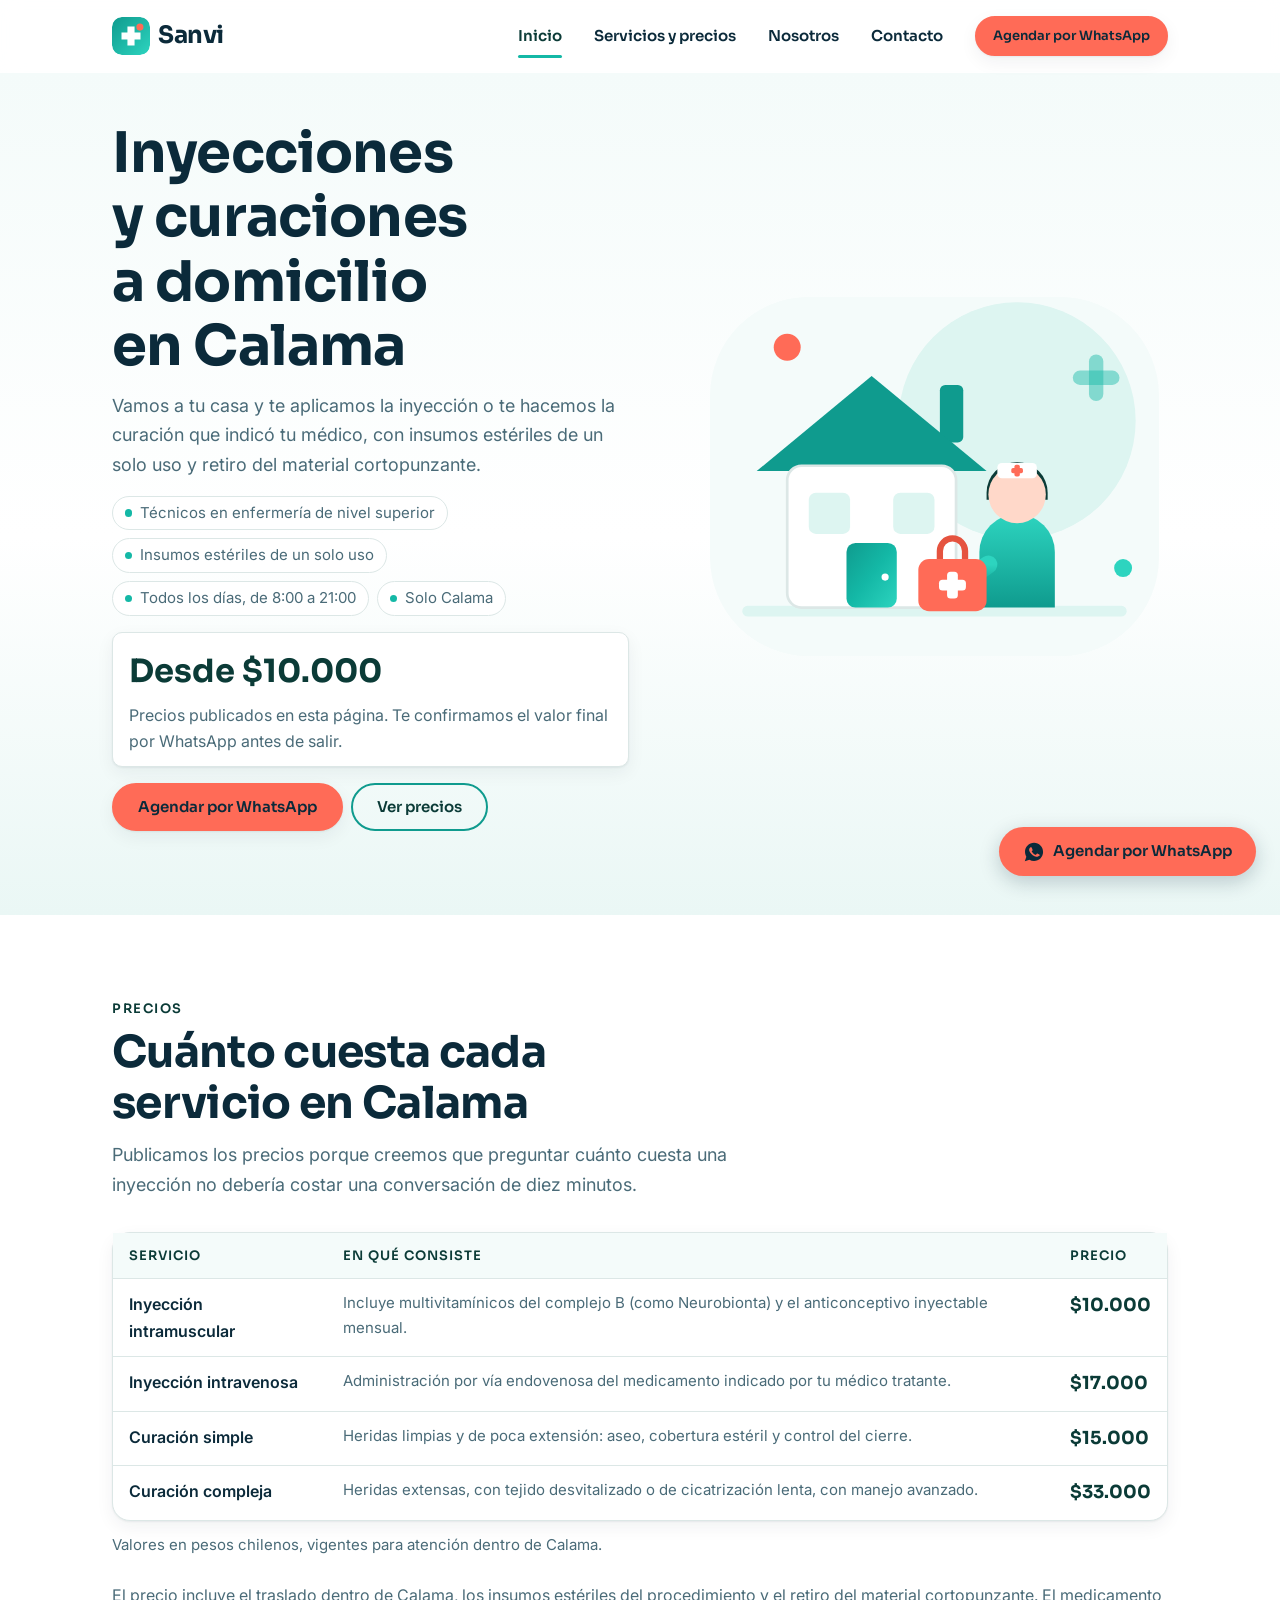
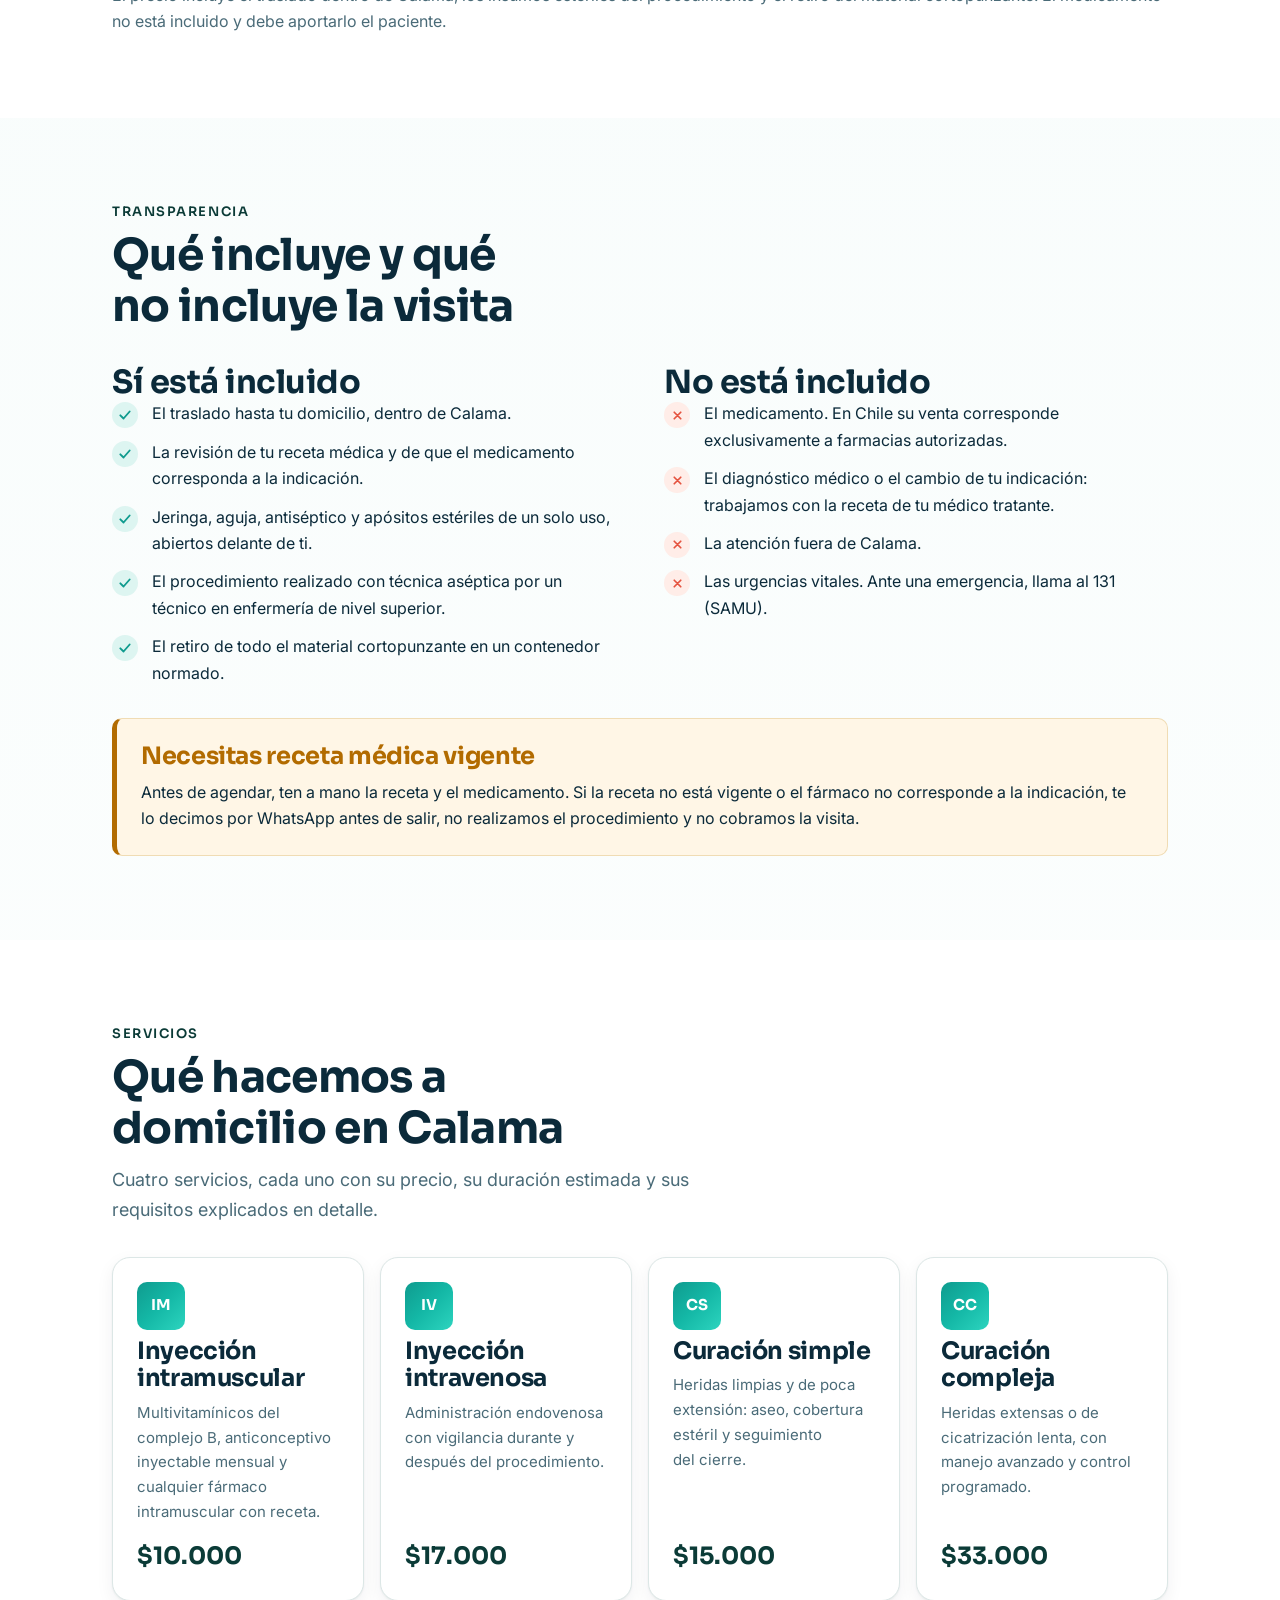
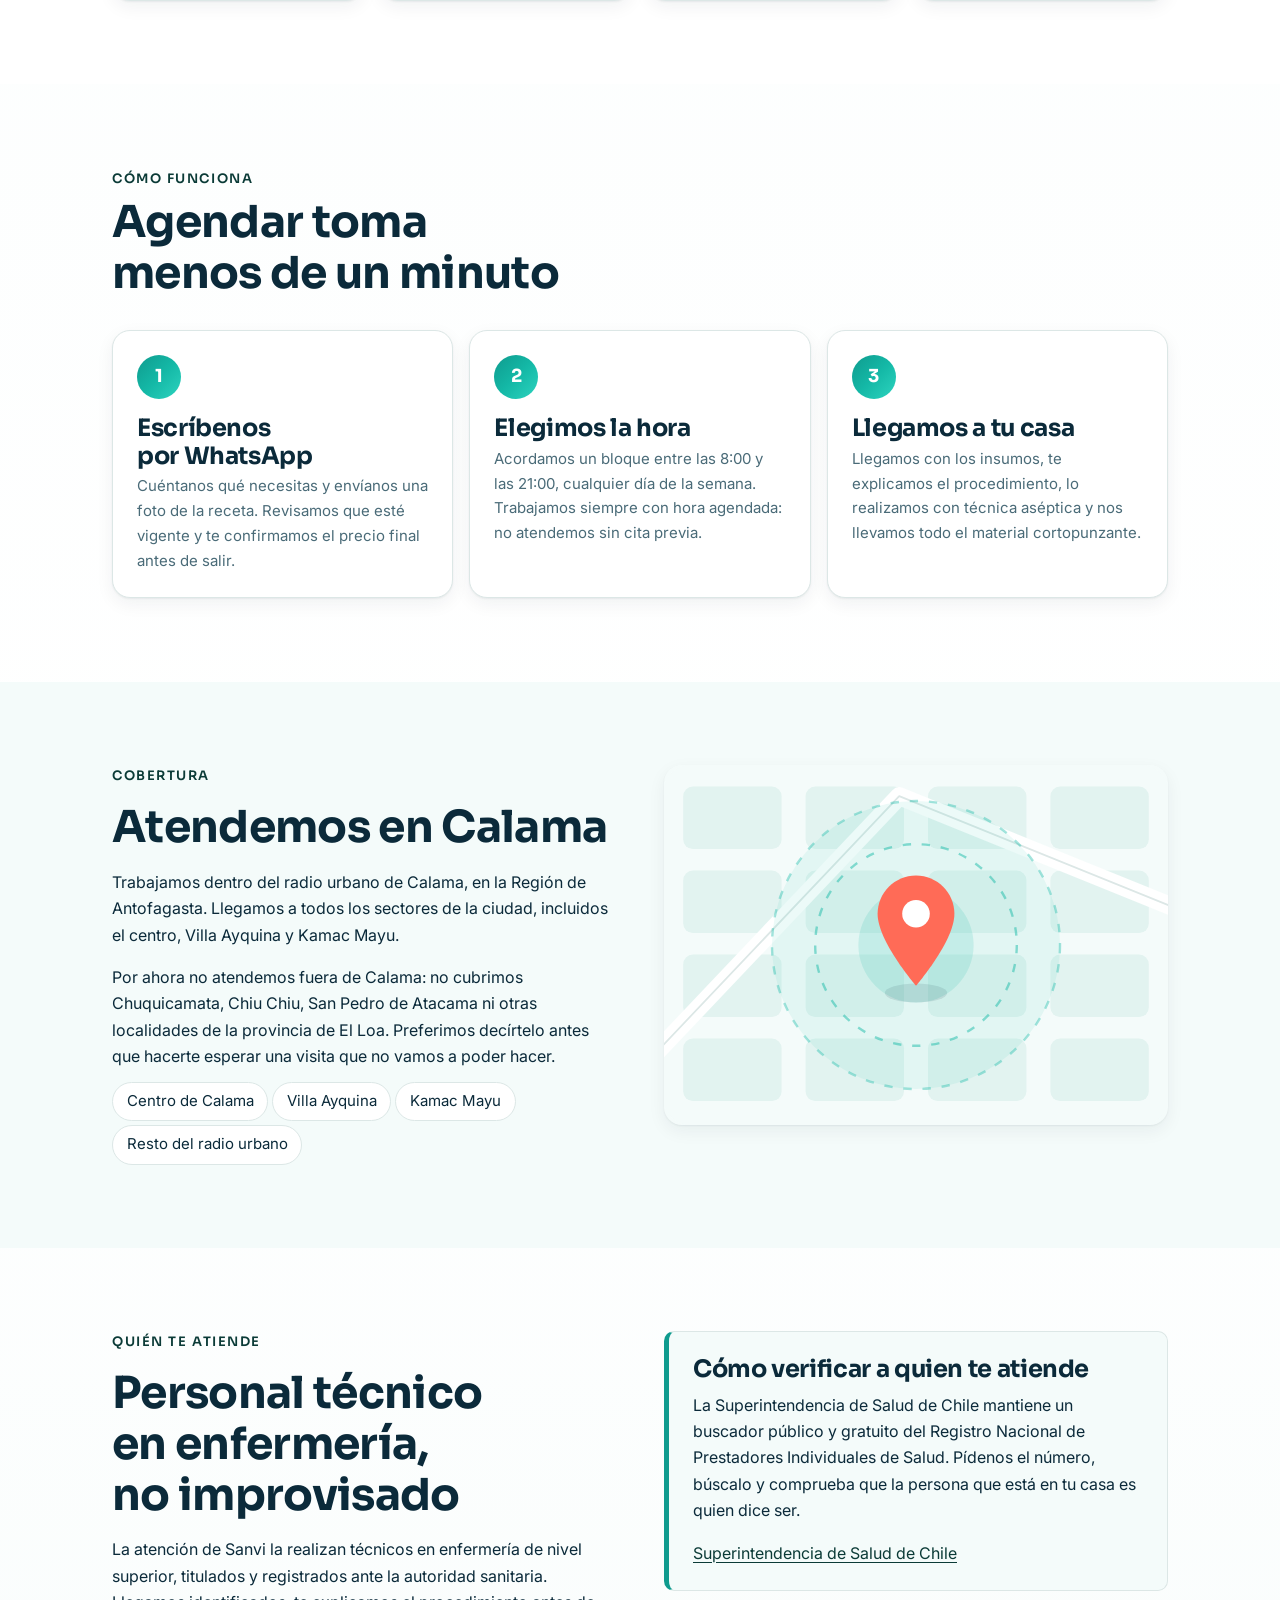
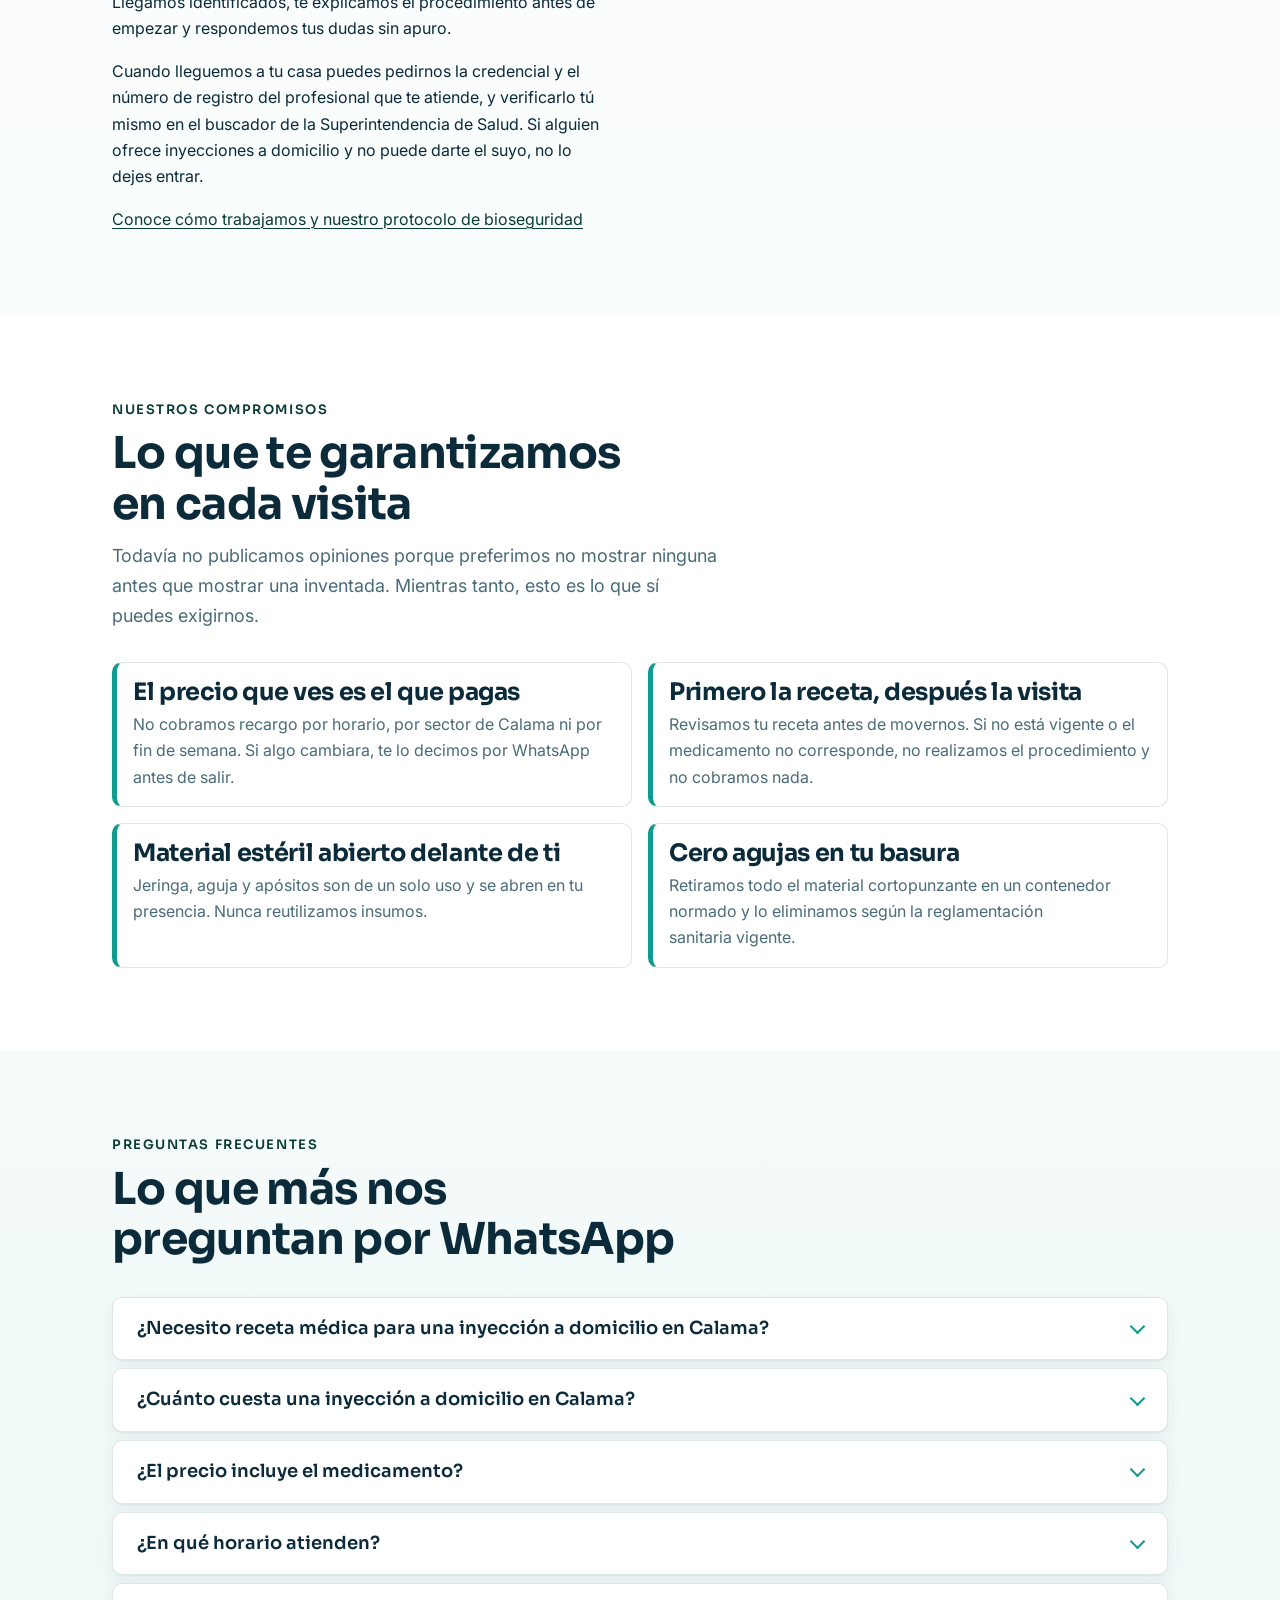
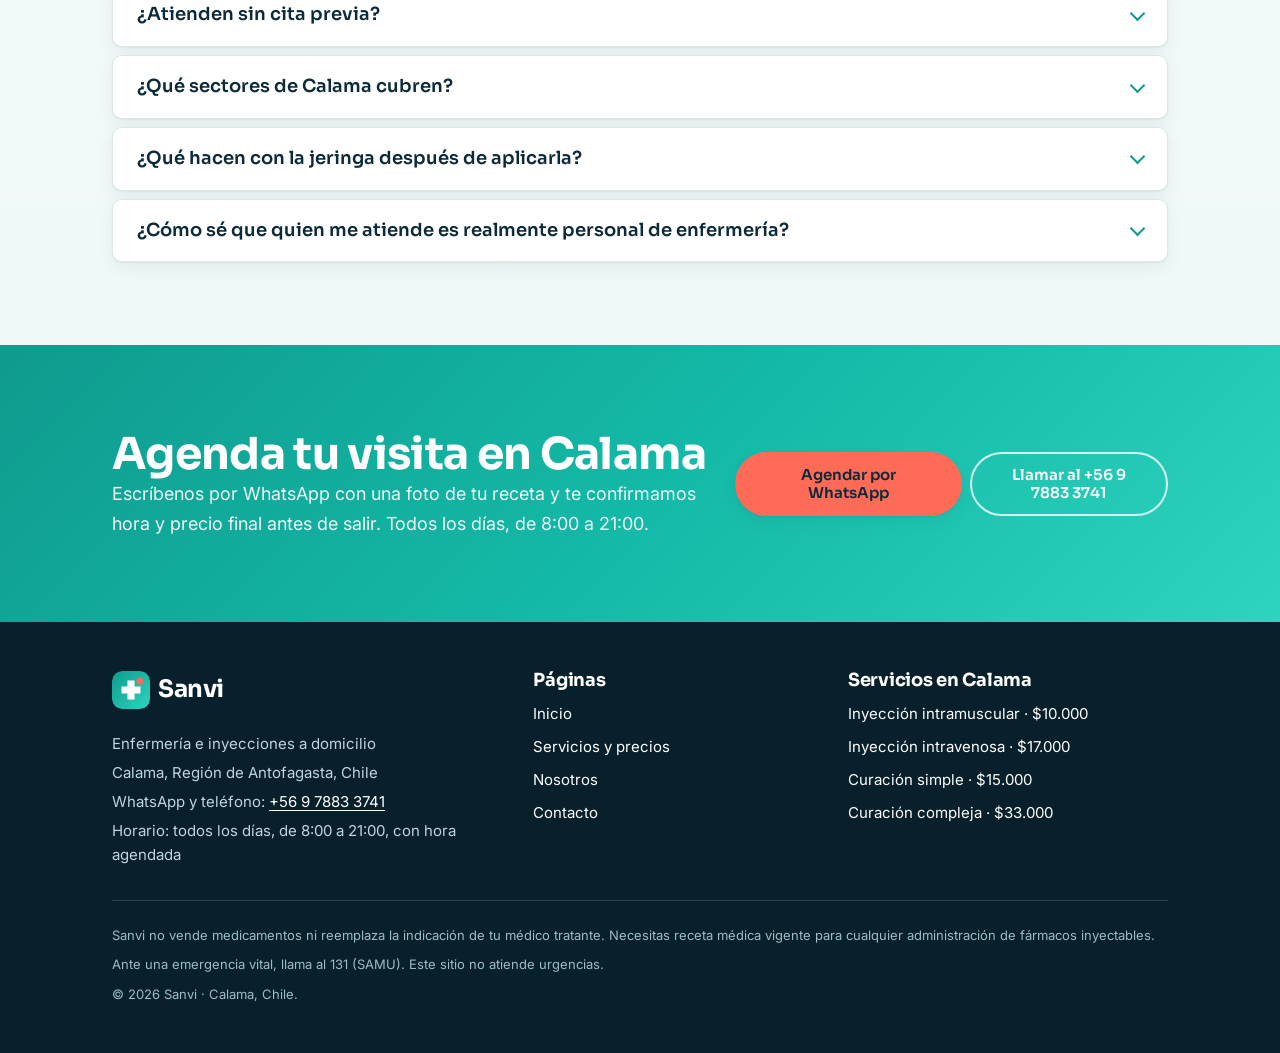
==== sitio-sanvi/index.html @ 2725627b "Polish pass: fix Netlify deploy path, tighten CSP, cache headers, and CSS/JS cleanup Final whole-bra" ====
<!DOCTYPE html>
<html lang="es-CL">
<head>
  <meta charset="utf-8">
  <meta name="viewport" content="width=device-width, initial-scale=1">
  <title>Sanvi | Enfermeria e inyecciones a domicilio en Calama</title>
  <meta name="description" content="Enfermeria e inyecciones a domicilio en Calama. Intramuscular $10.000, intravenosa $17.000 y curaciones. Atencion de 8:00 a 21:00 con hora agendada.">
  <meta name="robots" content="index, follow, max-image-preview:large">
  <meta name="theme-color" content="#0F9B8E">
  <link rel="canonical" href="https://www.sanvicalama.cl/">

  <meta property="og:type" content="website">
  <meta property="og:locale" content="es_CL">
  <meta property="og:site_name" content="Sanvi">
  <meta property="og:url" content="https://www.sanvicalama.cl/">
  <meta property="og:title" content="Sanvi | Enfermeria e inyecciones a domicilio en Calama">
  <meta property="og:description" content="Enfermeria e inyecciones a domicilio en Calama. Intramuscular $10.000, intravenosa $17.000 y curaciones. Atencion de 8:00 a 21:00 con hora agendada.">
  <meta property="og:image" content="https://www.sanvicalama.cl/assets/img/og-sanvi.png">
  <meta property="og:image:width" content="1200">
  <meta property="og:image:height" content="630">
  <meta property="og:image:alt" content="Sanvi — Enfermería e inyecciones a domicilio en Calama">
  <meta name="twitter:card" content="summary_large_image">

  <link rel="preconnect" href="https://fonts.googleapis.com">
  <link rel="preconnect" href="https://fonts.gstatic.com" crossorigin>
  <link rel="stylesheet" href="https://fonts.googleapis.com/css2?family=Inter:wght@400;500;600&family=Sora:wght@600;700&display=swap">

  <link rel="stylesheet" href="assets/css/base.css">
  <link rel="stylesheet" href="assets/css/components.css">
  <link rel="stylesheet" href="assets/css/pages.css">
  <link rel="icon" href="assets/img/favicon.svg" type="image/svg+xml">
  <link rel="apple-touch-icon" href="assets/img/apple-touch-icon.png">
  <script type="application/ld+json">
{
  "@context": "https://schema.org",
  "@graph": [
    {
      "@type": "MedicalBusiness",
      "@id": "https://www.sanvicalama.cl/#business",
      "additionalType": ["https://schema.org/Nursing", "https://www.wikidata.org/wiki/Q1145306"],
      "name": "Sanvi",
      "alternateName": "Sanvi Enfermería a Domicilio Calama",
      "description": "Servicio móvil de enfermería a domicilio en Calama: inyecciones intramusculares e intravenosas y curaciones simples y complejas, realizadas por técnicos en enfermería de nivel superior. Atención todos los días de 8:00 a 21:00, con hora agendada.",
      "url": "https://www.sanvicalama.cl/",
      "logo": {
        "@type": "ImageObject",
        "@id": "https://www.sanvicalama.cl/#logo",
        "url": "https://www.sanvicalama.cl/assets/img/logo-sanvi.png",
        "width": 512,
        "height": 512,
        "caption": "Sanvi, enfermería a domicilio en Calama"
      },
      "image": "https://www.sanvicalama.cl/assets/img/og-sanvi.png",
      "telephone": "+56978833741",
      "priceRange": "$$",
      "currenciesAccepted": "CLP",
      "medicalSpecialty": "Nursing",
      "isAcceptingNewPatients": true,
      "address": {
        "@type": "PostalAddress",
        "addressLocality": "Calama",
        "addressRegion": "Antofagasta",
        "postalCode": "1390000",
        "addressCountry": "CL"
      },
      "geo": {"@type": "GeoCoordinates", "latitude": -22.4667, "longitude": -68.9333},
      "areaServed": {
        "@type": "City",
        "name": "Calama",
        "sameAs": "https://www.wikidata.org/wiki/Q233264"
      },
      "serviceArea": {
        "@type": "GeoCircle",
        "geoMidpoint": {"@type": "GeoCoordinates", "latitude": -22.4667, "longitude": -68.9333},
        "geoRadius": "12000"
      },
      "openingHoursSpecification": [
        {
          "@type": "OpeningHoursSpecification",
          "dayOfWeek": ["Monday", "Tuesday", "Wednesday", "Thursday", "Friday", "Saturday", "Sunday"],
          "opens": "08:00",
          "closes": "21:00"
        }
      ],
      "availableLanguage": [{"@type": "Language", "name": "Spanish", "alternateName": "es"}],
      "knowsAbout": [
        "Inyección intramuscular a domicilio",
        "Inyección intravenosa a domicilio",
        "Curación de heridas simples",
        "Curación de heridas complejas",
        "Complejo vitamínico B",
        "Anticonceptivo inyectable mensual",
        "Enfermería a domicilio en Calama"
      ],
      "contactPoint": [
        {
          "@type": "ContactPoint",
          "contactType": "customer service",
          "telephone": "+56978833741",
          "availableLanguage": "es",
          "areaServed": "CL"
        }
      ],
      "hasOfferCatalog": {"@id": "https://www.sanvicalama.cl/#catalogo"}
    },
    {
      "@type": "OfferCatalog",
      "@id": "https://www.sanvicalama.cl/#catalogo",
      "name": "Servicios de enfermería a domicilio en Calama",
      "itemListElement": [
        {"@type": "Offer", "position": 1, "priceCurrency": "CLP", "price": "10000", "availability": "https://schema.org/InStock", "url": "https://www.sanvicalama.cl/servicios.html#inyeccion-intramuscular", "itemOffered": {"@id": "https://www.sanvicalama.cl/servicios.html#inyeccion-intramuscular-service"}},
        {"@type": "Offer", "position": 2, "priceCurrency": "CLP", "price": "17000", "availability": "https://schema.org/InStock", "url": "https://www.sanvicalama.cl/servicios.html#inyeccion-intravenosa", "itemOffered": {"@id": "https://www.sanvicalama.cl/servicios.html#inyeccion-intravenosa-service"}},
        {"@type": "Offer", "position": 3, "priceCurrency": "CLP", "price": "15000", "availability": "https://schema.org/InStock", "url": "https://www.sanvicalama.cl/servicios.html#curacion-simple", "itemOffered": {"@id": "https://www.sanvicalama.cl/servicios.html#curacion-simple-service"}},
        {"@type": "Offer", "position": 4, "priceCurrency": "CLP", "price": "33000", "availability": "https://schema.org/InStock", "url": "https://www.sanvicalama.cl/servicios.html#curacion-compleja", "itemOffered": {"@id": "https://www.sanvicalama.cl/servicios.html#curacion-compleja-service"}}
      ]
    },
    {
      "@type": "Service",
      "@id": "https://www.sanvicalama.cl/servicios.html#inyeccion-intramuscular-service",
      "name": "Inyección intramuscular a domicilio en Calama",
      "serviceType": "Administración de inyección intramuscular",
      "description": "Aplicación a domicilio de medicamentos por vía intramuscular en Calama, incluidos multivitamínicos del complejo B y el anticonceptivo inyectable mensual. Requiere receta médica vigente. No incluye la venta del medicamento.",
      "url": "https://www.sanvicalama.cl/servicios.html#inyeccion-intramuscular",
      "provider": {"@id": "https://www.sanvicalama.cl/#business"},
      "areaServed": {"@type": "City", "name": "Calama", "sameAs": "https://www.wikidata.org/wiki/Q233264"},
      "offers": {"@type": "Offer", "priceCurrency": "CLP", "price": "10000", "availability": "https://schema.org/InStock", "url": "https://www.sanvicalama.cl/servicios.html#inyeccion-intramuscular", "eligibleRegion": {"@type": "City", "name": "Calama"}}
    },
    {
      "@type": "Service",
      "@id": "https://www.sanvicalama.cl/servicios.html#inyeccion-intravenosa-service",
      "name": "Inyección intravenosa a domicilio en Calama",
      "serviceType": "Administración de medicamento por vía intravenosa",
      "description": "Administración a domicilio de medicamentos por vía endovenosa en Calama, con vigilancia durante y después del procedimiento. Requiere receta médica vigente que especifique la vía intravenosa. No incluye la venta del medicamento.",
      "url": "https://www.sanvicalama.cl/servicios.html#inyeccion-intravenosa",
      "provider": {"@id": "https://www.sanvicalama.cl/#business"},
      "areaServed": {"@type": "City", "name": "Calama", "sameAs": "https://www.wikidata.org/wiki/Q233264"},
      "offers": {"@type": "Offer", "priceCurrency": "CLP", "price": "17000", "availability": "https://schema.org/InStock", "url": "https://www.sanvicalama.cl/servicios.html#inyeccion-intravenosa", "eligibleRegion": {"@type": "City", "name": "Calama"}}
    },
    {
      "@type": "Service",
      "@id": "https://www.sanvicalama.cl/servicios.html#curacion-simple-service",
      "name": "Curación simple de heridas a domicilio en Calama",
      "serviceType": "Curación de herida simple",
      "description": "Curación a domicilio de heridas limpias y de poca extensión en Calama: valoración, aseo con suero fisiológico, cobertura estéril, indicaciones de cuidado y retiro del material contaminado.",
      "url": "https://www.sanvicalama.cl/servicios.html#curacion-simple",
      "provider": {"@id": "https://www.sanvicalama.cl/#business"},
      "areaServed": {"@type": "City", "name": "Calama", "sameAs": "https://www.wikidata.org/wiki/Q233264"},
      "offers": {"@type": "Offer", "priceCurrency": "CLP", "price": "15000", "availability": "https://schema.org/InStock", "url": "https://www.sanvicalama.cl/servicios.html#curacion-simple", "eligibleRegion": {"@type": "City", "name": "Calama"}}
    },
    {
      "@type": "Service",
      "@id": "https://www.sanvicalama.cl/servicios.html#curacion-compleja-service",
      "name": "Curación compleja de heridas a domicilio en Calama",
      "serviceType": "Curación avanzada de herida compleja",
      "description": "Curación a domicilio en Calama de heridas extensas, profundas o de cicatrización lenta, como úlceras por presión y pie diabético: valoración, aseo, manejo del tejido no viable cuando está indicado, cobertura avanzada y registro de la evolución. Requiere indicación médica.",
      "url": "https://www.sanvicalama.cl/servicios.html#curacion-compleja",
      "provider": {"@id": "https://www.sanvicalama.cl/#business"},
      "areaServed": {"@type": "City", "name": "Calama", "sameAs": "https://www.wikidata.org/wiki/Q233264"},
      "offers": {"@type": "Offer", "priceCurrency": "CLP", "price": "33000", "availability": "https://schema.org/InStock", "url": "https://www.sanvicalama.cl/servicios.html#curacion-compleja", "eligibleRegion": {"@type": "City", "name": "Calama"}}
    },
    {
      "@type": "WebSite",
      "@id": "https://www.sanvicalama.cl/#website",
      "url": "https://www.sanvicalama.cl/",
      "name": "Sanvi",
      "inLanguage": "es-CL",
      "publisher": {"@id": "https://www.sanvicalama.cl/#business"}
    },
    {
      "@type": "WebPage",
      "@id": "https://www.sanvicalama.cl/#webpage",
      "url": "https://www.sanvicalama.cl/",
      "name": "Inyecciones a domicilio en Calama | Sanvi Enfermería",
      "description": "Inyecciones y curaciones a domicilio en Calama, aplicadas por técnicos en enfermería de nivel superior. Desde $10.000. Agenda por WhatsApp, de 8:00 a 21:00.",
      "inLanguage": "es-CL",
      "isPartOf": {"@id": "https://www.sanvicalama.cl/#website"},
      "about": {"@id": "https://www.sanvicalama.cl/#business"},
      "primaryImageOfPage": {"@id": "https://www.sanvicalama.cl/#logo"},
      "datePublished": "2026-09-05",
      "dateModified": "2026-09-05",
      "breadcrumb": {"@id": "https://www.sanvicalama.cl/#breadcrumb"}
    },
    {
      "@type": "BreadcrumbList",
      "@id": "https://www.sanvicalama.cl/#breadcrumb",
      "itemListElement": [
        {"@type": "ListItem", "position": 1, "name": "Inicio", "item": "https://www.sanvicalama.cl/"}
      ]
    }
  ]
}
  </script>
</head>
<body>
<a class="skip-link" href="#main">Saltar al contenido</a>
<header class="site-header" id="site-header">
  <div class="container site-header__inner">
    <a class="brand" href="index.html">
      <svg class="brand__mark" viewBox="0 0 64 64" width="38" height="38" aria-hidden="true" focusable="false">
        <defs><linearGradient id="brandHead" x1="0" y1="0" x2="1" y2="1">
          <stop offset="0" stop-color="#0F9B8E"/><stop offset="1" stop-color="#2DD4BF"/>
        </linearGradient></defs>
        <rect width="64" height="64" rx="16" fill="url(#brandHead)"/>
        <path d="M26 16h12v10h10v12H38v10H26V38H16V26h10z" fill="#fff"/>
        <circle cx="47" cy="17" r="6" fill="#FF6B57"/>
      </svg>
      <span class="brand__name">Sanvi</span>
    </a>
    <button class="nav-toggle" type="button" aria-expanded="false" aria-controls="site-nav">
      <span class="nav-toggle__bars" aria-hidden="true"></span>
      <span class="sr-only">Abrir menú de navegación</span>
    </button>
    <nav class="site-nav" id="site-nav" aria-label="Navegación principal">
      <ul class="site-nav__list">
        <li><a href="index.html" aria-current="page">Inicio</a></li>
        <li><a href="servicios.html">Servicios y precios</a></li>
        <li><a href="nosotros.html">Nosotros</a></li>
        <li><a href="contacto.html">Contacto</a></li>
      </ul>
      <a class="btn btn--primary btn--sm site-nav__cta" href="https://wa.me/56978833741?text=Hola%20Sanvi%2C%20quiero%20agendar%20una%20atenci%C3%B3n%20de%20enfermer%C3%ADa%20a%20domicilio%20en%20Calama.">Agendar por WhatsApp</a>
    </nav>
  </div>
</header>
<main id="main">

  <section class="hero">
    <div class="container hero__grid">
      <div>
        <h1>Inyecciones y curaciones a domicilio en Calama</h1>
        <p class="lede">Vamos a tu casa y te aplicamos la inyección o te hacemos la curación que indicó tu médico, con insumos estériles de un solo uso y retiro del material cortopunzante.</p>
        <ul class="badge-row hero__badges">
          <li class="badge">Técnicos en enfermería de nivel superior</li>
          <li class="badge">Insumos estériles de un solo uso</li>
          <li class="badge">Todos los días, de 8:00 a 21:00</li>
          <li class="badge">Solo Calama</li>
        </ul>
        <p class="hero__price"><b>Desde $10.000</b> <span>Precios publicados en esta página. Te confirmamos el valor final por WhatsApp antes de salir.</span></p>
        <div class="hero__actions">
          <a class="btn btn--primary" href="https://wa.me/56978833741?text=Hola%20Sanvi%2C%20quiero%20agendar%20una%20atenci%C3%B3n%20de%20enfermer%C3%ADa%20a%20domicilio%20en%20Calama.">Agendar por WhatsApp</a>
          <a class="btn btn--ghost" href="#precios">Ver precios</a>
        </div>
      </div>
      <div class="hero__media">
        <img src="assets/img/hero-cuidado.svg" width="520" height="460" alt="Ilustración de una visita de enfermería a domicilio en Calama" fetchpriority="high" decoding="async">
      </div>
    </div>
  </section>

  <section class="section section--surface" id="precios">
    <div class="container">
      <div class="section__head">
        <p class="eyebrow">Precios</p>
        <h2>Cuánto cuesta cada servicio en Calama</h2>
        <p class="lede">Publicamos los precios porque creemos que preguntar cuánto cuesta una inyección no debería costar una conversación de diez minutos.</p>
      </div>
      <table class="price-table">
        <caption>Valores en pesos chilenos, vigentes para atención dentro de Calama.</caption>
        <thead>
          <tr><th scope="col">Servicio</th><th scope="col">En qué consiste</th><th scope="col">Precio</th></tr>
        </thead>
        <tbody>
          <tr>
            <td class="price-table__name"><a href="servicios.html#inyeccion-intramuscular">Inyección intramuscular</a></td>
            <td class="price-table__desc" data-label="En qué consiste">Incluye multivitamínicos del complejo B (como Neurobionta) y el anticonceptivo inyectable mensual.</td>
            <td class="price-table__price" data-label="Precio">$10.000</td>
          </tr>
          <tr>
            <td class="price-table__name"><a href="servicios.html#inyeccion-intravenosa">Inyección intravenosa</a></td>
            <td class="price-table__desc" data-label="En qué consiste">Administración por vía endovenosa del medicamento indicado por tu médico tratante.</td>
            <td class="price-table__price" data-label="Precio">$17.000</td>
          </tr>
          <tr>
            <td class="price-table__name"><a href="servicios.html#curacion-simple">Curación simple</a></td>
            <td class="price-table__desc" data-label="En qué consiste">Heridas limpias y de poca extensión: aseo, cobertura estéril y control del cierre.</td>
            <td class="price-table__price" data-label="Precio">$15.000</td>
          </tr>
          <tr>
            <td class="price-table__name"><a href="servicios.html#curacion-compleja">Curación compleja</a></td>
            <td class="price-table__desc" data-label="En qué consiste">Heridas extensas, con tejido desvitalizado o de cicatrización lenta, con manejo avanzado.</td>
            <td class="price-table__price" data-label="Precio">$33.000</td>
          </tr>
        </tbody>
      </table>
      <p class="u-mt-2 u-text-muted">El precio incluye el traslado dentro de Calama, los insumos estériles del procedimiento y el retiro del material cortopunzante. El medicamento no está incluido y debe aportarlo el paciente.</p>
    </div>
  </section>

  <section class="section" id="que-incluye">
    <div class="container">
      <div class="section__head">
        <p class="eyebrow">Transparencia</p>
        <h2>Qué incluye y qué no incluye la visita</h2>
      </div>
      <div class="split">
        <div class="stack">
          <h3>Sí está incluido</h3>
          <ul class="checklist">
            <li>El traslado hasta tu domicilio, dentro de Calama.</li>
            <li>La revisión de tu receta médica y de que el medicamento corresponda a la indicación.</li>
            <li>Jeringa, aguja, antiséptico y apósitos estériles de un solo uso, abiertos delante de ti.</li>
            <li>El procedimiento realizado con técnica aséptica por un técnico en enfermería de nivel superior.</li>
            <li>El retiro de todo el material cortopunzante en un contenedor normado.</li>
          </ul>
        </div>
        <div class="stack">
          <h3>No está incluido</h3>
          <ul class="checklist checklist--no">
            <li>El medicamento. En Chile su venta corresponde exclusivamente a farmacias autorizadas.</li>
            <li>El diagnóstico médico o el cambio de tu indicación: trabajamos con la receta de tu médico tratante.</li>
            <li>La atención fuera de Calama.</li>
            <li>Las urgencias vitales. Ante una emergencia, llama al 131 (SAMU).</li>
          </ul>
        </div>
      </div>
      <div class="callout callout--warn u-mt-3">
        <h3>Necesitas receta médica vigente</h3>
        <p>Antes de agendar, ten a mano la receta y el medicamento. Si la receta no está vigente o el fármaco no corresponde a la indicación, te lo decimos por WhatsApp antes de salir, no realizamos el procedimiento y no cobramos la visita.</p>
      </div>
    </div>
  </section>

  <section class="section section--surface" id="servicios">
    <div class="container">
      <div class="section__head">
        <p class="eyebrow">Servicios</p>
        <h2>Qué hacemos a domicilio en Calama</h2>
        <p class="lede">Cuatro servicios, cada uno con su precio, su duración estimada y sus requisitos explicados en detalle.</p>
      </div>
      <div class="cards-grid cards-grid--4">
        <article class="card">
          <span class="card__icon" aria-hidden="true">IM</span>
          <h3 class="card__title"><a href="servicios.html#inyeccion-intramuscular">Inyección intramuscular</a></h3>
          <p>Multivitamínicos del complejo B, anticonceptivo inyectable mensual y cualquier fármaco intramuscular con receta.</p>
          <p class="card__price">$10.000</p>
        </article>
        <article class="card">
          <span class="card__icon" aria-hidden="true">IV</span>
          <h3 class="card__title"><a href="servicios.html#inyeccion-intravenosa">Inyección intravenosa</a></h3>
          <p>Administración endovenosa con vigilancia durante y después del procedimiento.</p>
          <p class="card__price">$17.000</p>
        </article>
        <article class="card">
          <span class="card__icon" aria-hidden="true">CS</span>
          <h3 class="card__title"><a href="servicios.html#curacion-simple">Curación simple</a></h3>
          <p>Heridas limpias y de poca extensión: aseo, cobertura estéril y seguimiento del cierre.</p>
          <p class="card__price">$15.000</p>
        </article>
        <article class="card">
          <span class="card__icon" aria-hidden="true">CC</span>
          <h3 class="card__title"><a href="servicios.html#curacion-compleja">Curación compleja</a></h3>
          <p>Heridas extensas o de cicatrización lenta, con manejo avanzado y control programado.</p>
          <p class="card__price">$33.000</p>
        </article>
      </div>
    </div>
  </section>

  <section class="section" id="como-funciona">
    <div class="container">
      <div class="section__head">
        <p class="eyebrow">Cómo funciona</p>
        <h2>Agendar toma menos de un minuto</h2>
      </div>
      <ol class="steps">
        <li class="step">
          <span class="step__num" aria-hidden="true">1</span>
          <div>
            <h3>Escríbenos por WhatsApp</h3>
            <p>Cuéntanos qué necesitas y envíanos una foto de la receta. Revisamos que esté vigente y te confirmamos el precio final antes de salir.</p>
          </div>
        </li>
        <li class="step">
          <span class="step__num" aria-hidden="true">2</span>
          <div>
            <h3>Elegimos la hora</h3>
            <p>Acordamos un bloque entre las 8:00 y las 21:00, cualquier día de la semana. Trabajamos siempre con hora agendada: no atendemos sin cita previa.</p>
          </div>
        </li>
        <li class="step">
          <span class="step__num" aria-hidden="true">3</span>
          <div>
            <h3>Llegamos a tu casa</h3>
            <p>Llegamos con los insumos, te explicamos el procedimiento, lo realizamos con técnica aséptica y nos llevamos todo el material cortopunzante.</p>
          </div>
        </li>
      </ol>
    </div>
  </section>

  <section class="section section--tint" id="cobertura">
    <div class="container split">
      <div class="stack">
        <p class="eyebrow">Cobertura</p>
        <h2>Atendemos en Calama</h2>
        <p>Trabajamos dentro del radio urbano de Calama, en la Región de Antofagasta. Llegamos a todos los sectores de la ciudad, incluidos el centro, Villa Ayquina y Kamac Mayu.</p>
        <p>Por ahora no atendemos fuera de Calama: no cubrimos Chuquicamata, Chiu Chiu, San Pedro de Atacama ni otras localidades de la provincia de El Loa. Preferimos decírtelo antes que hacerte esperar una visita que no vamos a poder hacer.</p>
        <ul class="coverage__list">
          <li>Centro de Calama</li>
          <li>Villa Ayquina</li>
          <li>Kamac Mayu</li>
          <li>Resto del radio urbano</li>
        </ul>
      </div>
      <div class="coverage__media">
        <img src="assets/img/cobertura-calama.svg" width="420" height="300" alt="Mapa estilizado del área de cobertura de Sanvi dentro del radio urbano de Calama" loading="lazy" decoding="async">
      </div>
    </div>
  </section>

  <section class="section" id="equipo">
    <div class="container split">
      <div class="stack">
        <p class="eyebrow">Quién te atiende</p>
        <h2>Personal técnico en enfermería, no improvisado</h2>
        <p>La atención de Sanvi la realizan técnicos en enfermería de nivel superior, titulados y registrados ante la autoridad sanitaria. Llegamos identificados, te explicamos el procedimiento antes de empezar y respondemos tus dudas sin apuro.</p>
        <p>Cuando lleguemos a tu casa puedes pedirnos la credencial y el número de registro del profesional que te atiende, y verificarlo tú mismo en el buscador de la Superintendencia de Salud. Si alguien ofrece inyecciones a domicilio y no puede darte el suyo, no lo dejes entrar.</p>
        <p><a href="nosotros.html">Conoce cómo trabajamos y nuestro protocolo de bioseguridad</a></p>
      </div>
      <div class="callout">
        <h3>Cómo verificar a quien te atiende</h3>
        <p>La Superintendencia de Salud de Chile mantiene un buscador público y gratuito del Registro Nacional de Prestadores Individuales de Salud. Pídenos el número, búscalo y comprueba que la persona que está en tu casa es quien dice ser.</p>
        <p><a href="https://www.superdesalud.gob.cl/" target="_blank" rel="noopener">Superintendencia de Salud de Chile</a></p>
      </div>
    </div>
  </section>

  <section class="section section--surface" id="opiniones">
    <div class="container">
      <div class="section__head">
        <p class="eyebrow">Nuestros compromisos</p>
        <h2>Lo que te garantizamos en cada visita</h2>
        <p class="lede">Todavía no publicamos opiniones porque preferimos no mostrar ninguna antes que mostrar una inventada. Mientras tanto, esto es lo que sí puedes exigirnos.</p>
      </div>
      <ul class="commitments">
        <li>
          <h3>El precio que ves es el que pagas</h3>
          <p>No cobramos recargo por horario, por sector de Calama ni por fin de semana. Si algo cambiara, te lo decimos por WhatsApp antes de salir.</p>
        </li>
        <li>
          <h3>Primero la receta, después la visita</h3>
          <p>Revisamos tu receta antes de movernos. Si no está vigente o el medicamento no corresponde, no realizamos el procedimiento y no cobramos nada.</p>
        </li>
        <li>
          <h3>Material estéril abierto delante de ti</h3>
          <p>Jeringa, aguja y apósitos son de un solo uso y se abren en tu presencia. Nunca reutilizamos insumos.</p>
        </li>
        <li>
          <h3>Cero agujas en tu basura</h3>
          <p>Retiramos todo el material cortopunzante en un contenedor normado y lo eliminamos según la reglamentación sanitaria vigente.</p>
        </li>
      </ul>
    </div>
  </section>

  <section class="section" id="faq">
    <div class="container">
      <div class="section__head">
        <p class="eyebrow">Preguntas frecuentes</p>
        <h2>Lo que más nos preguntan por WhatsApp</h2>
      </div>
      <div class="faq">
        <details class="faq__item" name="faq-home">
          <summary>¿Necesito receta médica para una inyección a domicilio en Calama?</summary>
          <div><p>Sí. En Chile se exige receta médica vigente para administrar cualquier medicamento inyectable, incluidos el anticonceptivo mensual y el complejo vitamínico B. Revisamos la receta antes de aplicar y, si no la tienes, no realizamos el procedimiento y no cobramos la visita.</p></div>
        </details>
        <details class="faq__item" name="faq-home">
          <summary>¿Cuánto cuesta una inyección a domicilio en Calama?</summary>
          <div><p>Una inyección intramuscular a domicilio en Calama cuesta $10.000 y una intravenosa, $17.000. El valor incluye el traslado dentro de Calama, los insumos estériles y el retiro del material cortopunzante.</p></div>
        </details>
        <details class="faq__item" name="faq-home">
          <summary>¿El precio incluye el medicamento?</summary>
          <div><p>No. El medicamento debe aportarlo el paciente, porque en Chile la venta de fármacos corresponde exclusivamente a farmacias autorizadas. Nosotros llevamos la jeringa, la aguja, el antiséptico y el contenedor de residuos.</p></div>
        </details>
        <details class="faq__item" name="faq-home">
          <summary>¿En qué horario atienden?</summary>
          <div><p>Atendemos todos los días de 8:00 a 21:00, siempre con hora agendada previamente por WhatsApp.</p></div>
        </details>
        <details class="faq__item" name="faq-home">
          <summary>¿Atienden sin cita previa?</summary>
          <div><p>No. Trabajamos exclusivamente con agendamiento previo para poder confirmarte una hora de llegada realista y llevar los insumos correctos para tu procedimiento.</p></div>
        </details>
        <details class="faq__item" name="faq-home">
          <summary>¿Qué sectores de Calama cubren?</summary>
          <div><p>Cubrimos todo el radio urbano de Calama, incluidos el centro, Villa Ayquina y Kamac Mayu. No atendemos fuera de Calama.</p></div>
        </details>
        <details class="faq__item" name="faq-home">
          <summary>¿Qué hacen con la jeringa después de aplicarla?</summary>
          <div><p>Retiramos todo el material cortopunzante en un contenedor normado y lo eliminamos según la reglamentación sanitaria chilena de residuos de establecimientos de atención de salud. Nunca dejamos agujas en tu basura domiciliaria.</p></div>
        </details>
        <details class="faq__item" name="faq-home">
          <summary>¿Cómo sé que quien me atiende es realmente personal de enfermería?</summary>
          <div><p>Puedes pedirnos la credencial y el número de registro del profesional que llega a tu domicilio y verificarlo gratis en el buscador de la Superintendencia de Salud de Chile. Llegamos identificados y te explicamos el procedimiento antes de comenzar.</p></div>
        </details>
      </div>
    </div>
  </section>

  <section class="section cta-band" id="agendar">
    <div class="container cta-band__inner">
      <div>
        <h2>Agenda tu visita en Calama</h2>
        <p class="lede">Escríbenos por WhatsApp con una foto de tu receta y te confirmamos hora y precio final antes de salir. Todos los días, de 8:00 a 21:00.</p>
      </div>
      <div class="cta-band__actions">
        <a class="btn btn--primary" href="https://wa.me/56978833741?text=Hola%20Sanvi%2C%20quiero%20agendar%20una%20atenci%C3%B3n%20de%20enfermer%C3%ADa%20a%20domicilio%20en%20Calama.">Agendar por WhatsApp</a>
        <a class="btn btn--ghost" href="tel:+56978833741">Llamar al +56 9 7883 3741</a>
      </div>
    </div>
  </section>

</main>
<footer class="site-footer">
  <div class="container">
    <div class="footer__grid">
      <div class="footer__col">
        <a class="brand u-text-inverse" href="index.html">
          <svg class="brand__mark" viewBox="0 0 64 64" width="38" height="38" aria-hidden="true" focusable="false">
            <defs><linearGradient id="brandFoot" x1="0" y1="0" x2="1" y2="1">
              <stop offset="0" stop-color="#0F9B8E"/><stop offset="1" stop-color="#2DD4BF"/>
            </linearGradient></defs>
            <rect width="64" height="64" rx="16" fill="url(#brandFoot)"/>
            <path d="M26 16h12v10h10v12H38v10H26V38H16V26h10z" fill="#fff"/>
            <circle cx="47" cy="17" r="6" fill="#FF6B57"/>
          </svg>
          <span class="brand__name">Sanvi</span>
        </a>
        <address class="footer__nap u-mt-1">
          <span>Enfermería e inyecciones a domicilio</span>
          <span>Calama, Región de Antofagasta, Chile</span>
          <span>WhatsApp y teléfono: <a href="tel:+56978833741">+56 9 7883 3741</a></span>
          <span>Horario: todos los días, de 8:00 a 21:00, con hora agendada</span>
        </address>
      </div>
      <div class="footer__col">
        <h2>Páginas</h2>
        <ul>
          <li><a href="index.html">Inicio</a></li>
          <li><a href="servicios.html">Servicios y precios</a></li>
          <li><a href="nosotros.html">Nosotros</a></li>
          <li><a href="contacto.html">Contacto</a></li>
        </ul>
      </div>
      <div class="footer__col">
        <h2>Servicios en Calama</h2>
        <ul>
          <li><a href="servicios.html#inyeccion-intramuscular">Inyección intramuscular · $10.000</a></li>
          <li><a href="servicios.html#inyeccion-intravenosa">Inyección intravenosa · $17.000</a></li>
          <li><a href="servicios.html#curacion-simple">Curación simple · $15.000</a></li>
          <li><a href="servicios.html#curacion-compleja">Curación compleja · $33.000</a></li>
        </ul>
      </div>
    </div>
    <div class="footer__note">
      <p>Sanvi no vende medicamentos ni reemplaza la indicación de tu médico tratante. Necesitas receta médica vigente para cualquier administración de fármacos inyectables.</p>
      <p>Ante una emergencia vital, llama al 131 (SAMU). Este sitio no atiende urgencias.</p>
      <p>© 2026 Sanvi · Calama, Chile.</p>
    </div>
  </div>
</footer>

<a class="wa-fab" href="https://wa.me/56978833741?text=Hola%20Sanvi%2C%20quiero%20agendar%20una%20atenci%C3%B3n%20de%20enfermer%C3%ADa%20a%20domicilio%20en%20Calama." aria-label="Agendar por WhatsApp al +56 9 7883 3741">
  <svg viewBox="0 0 24 24" width="22" height="22" aria-hidden="true" focusable="false">
    <path fill="currentColor" d="M12.04 2C6.6 2 2.2 6.4 2.2 11.84c0 1.94.53 3.75 1.44 5.3L2 22l4.99-1.6a9.8 9.8 0 0 0 5.05 1.38h.01c5.43 0 9.84-4.4 9.84-9.84C21.89 6.4 17.48 2 12.04 2zm5.72 13.9c-.24.68-1.4 1.3-1.94 1.34-.5.05-.98.23-3.3-.7-2.79-1.1-4.56-3.94-4.7-4.13-.13-.19-1.12-1.5-1.12-2.85 0-1.36.71-2.02.96-2.3.25-.27.55-.34.73-.34h.53c.17 0 .4-.06.62.48.24.57.8 1.98.87 2.12.07.14.12.31.02.5-.1.19-.15.31-.29.48-.15.16-.31.37-.44.5-.15.14-.3.3-.13.58.17.29.76 1.25 1.63 2.03 1.12 1 2.06 1.3 2.35 1.45.29.14.46.12.63-.07.17-.2.72-.85.92-1.14.19-.29.38-.24.64-.14.26.09 1.66.78 1.95.93.29.14.48.21.55.33.07.12.07.69-.17 1.36z"/>
  </svg>
  <span class="wa-fab__text">Agendar por WhatsApp</span>
</a>
<script src="assets/js/site.js" defer></script>
</body>
</html>
---- sitio-sanvi/assets/css/base.css ----
/* ==========================================================================
   base.css — Sanvi
   Tokens de diseno, reset, tipografia base, foco visible y utilidades.
   Se carga PRIMERO en las 4 paginas. No contiene componentes ni layout de
   secciones (eso vive en components.css y pages.css).
   ========================================================================== */

/* --------------------------------------------------------------------------
   1. Tokens
   -------------------------------------------------------------------------- */
:root {
  /* Espaciado — escala base 4px */
  --sp-2: 0.25rem;   /*  4px */
  --sp-3: 0.5rem;    /*  8px */
  --sp-4: 0.75rem;   /* 12px */
  --sp-5: 1rem;      /* 16px */
  --sp-6: 1.5rem;    /* 24px */
  --sp-7: 2rem;      /* 32px */
  --sp-8: 3rem;      /* 48px */
  --sp-9: 4.5rem;    /* 72px */

  /* Tipografia — tamanos (fluidos desde --fs-600 hacia arriba) */
  --fs-100: 0.75rem;
  --fs-200: 0.8125rem;
  --fs-300: 0.9375rem;
  --fs-400: 1rem;
  --fs-500: 1.125rem;
  --fs-600: clamp(1.25rem, 1.10rem + 0.60vw, 1.50rem);
  --fs-700: clamp(1.50rem, 1.25rem + 1.10vw, 2.00rem);
  --fs-800: clamp(2.00rem, 1.60rem + 1.80vw, 2.75rem);
  --fs-900: clamp(2.25rem, 1.70rem + 2.60vw, 3.50rem);

  /* Tipografia — familias */
  --font-display: "Sora", "Segoe UI", system-ui, -apple-system, sans-serif;
  --font-body: "Inter", "Segoe UI", system-ui, -apple-system, sans-serif;

  /* Color — turquesa (base de marca) */
  --c-teal-050: #F4FBFA;
  --c-teal-100: #DDF5F1;
  --c-teal-300: #2DD4BF;
  --c-teal-400: #14B8A6;
  --c-teal-500: #0F9B8E;
  --c-teal-900: #0B3B37;

  /* Color — coral (acento de accion, solo CTA) */
  --c-coral-500: #FF6B57;
  --c-coral-600: #E5533F;

  /* Color — superficies y texto */
  --c-surface: #FFFFFF;
  --c-line: #DCE7E6;
  --c-ink: #0B2A3A;
  --c-muted: #4A6B78;

  /* Radios */
  --r-md: 10px;
  --r-lg: 18px;
  --r-pill: 999px;

  /* Sombra */
  --shadow-sm: 0 1px 2px rgba(11, 42, 58, 0.06), 0 6px 18px rgba(11, 42, 58, 0.06);

  /* Gradientes */
  --grad-soft: linear-gradient(180deg, #F4FBFA 0%, #FFFFFF 55%, #EAF7F5 100%);
  --grad-teal: linear-gradient(135deg, #0F9B8E 0%, #14B8A6 50%, #2DD4BF 100%);

  /* Layout */
  --container-max: 1120px;
  --section-y: clamp(3rem, 2rem + 4vw, 5.5rem);
}

/* --------------------------------------------------------------------------
   2. Reset / normalize
   -------------------------------------------------------------------------- */
*,
*::before,
*::after { box-sizing: border-box; }

html {
  -webkit-text-size-adjust: 100%;
  scroll-behavior: smooth;
  scroll-padding-top: 5rem;
}

body,
h1, h2, h3, h4, h5, h6,
p, figure, blockquote, dl, dd,
ul, ol { margin: 0; }

ul[class],
ol[class] {
  list-style: none;
  padding: 0;
}

img,
picture,
svg,
video {
  display: block;
  max-width: 100%;
  height: auto;
}

input,
button,
textarea,
select {
  font: inherit;
  color: inherit;
}

button { cursor: pointer; }

table {
  border-collapse: collapse;
  width: 100%;
}

@media (prefers-reduced-motion: reduce) {
  html { scroll-behavior: auto; }
  *,
  *::before,
  *::after {
    animation-duration: 0.01ms !important;
    animation-iteration-count: 1 !important;
    transition-duration: 0.01ms !important;
    scroll-behavior: auto !important;
  }
}

/* --------------------------------------------------------------------------
   3. Tipografia base
   -------------------------------------------------------------------------- */
body {
  font-family: var(--font-body);
  font-size: var(--fs-400);
  line-height: 1.65;
  color: var(--c-ink);
  background-color: var(--c-teal-050);
  background-image: var(--grad-soft);
  -webkit-font-smoothing: antialiased;
  text-rendering: optimizeLegibility;
}

h1, h2, h3, h4, h5, h6 {
  font-family: var(--font-display);
  font-weight: 700;
  line-height: 1.15;
  letter-spacing: -0.015em;
  color: var(--c-ink);
  text-wrap: balance;
}

h1 { font-size: var(--fs-900); }
h2 { font-size: var(--fs-800); }
h3 { font-size: var(--fs-700); }
h4 { font-size: var(--fs-600); }
h5 { font-size: var(--fs-500); }
h6 { font-size: var(--fs-400); }

p { text-wrap: pretty; }

p + p { margin-top: var(--sp-5); }

small { font-size: var(--fs-200); }

strong { font-weight: 600; }

/* --------------------------------------------------------------------------
   4. Enlaces
   -------------------------------------------------------------------------- */
a {
  /* teal-500 da 3.44:1 sobre --c-surface/--c-teal-050 y falla el 4.5:1 de
     texto normal (WCAG AA, verificado con Lighthouse en la Tarea 9);
     teal-900 pasa amplio y sigue siendo turquesa de marca. */
  color: var(--c-teal-900);
  text-decoration-thickness: 1px;
  text-underline-offset: 0.18em;
  transition: text-decoration-thickness 0.15s ease;
}

/* El color no cambia en hover (teal-900 ya es el que pasa WCAG AA, ver
   arriba); el afordance de hover es un subrayado mas grueso en su lugar. */
a:hover { text-decoration-thickness: 2px; }

/* --------------------------------------------------------------------------
   5. Foco visible — anillo turquesa
   -------------------------------------------------------------------------- */
:focus-visible {
  outline: 3px solid var(--c-teal-500);
  outline-offset: 2px;
  border-radius: var(--r-md);
}

/* --------------------------------------------------------------------------
   6. Utilidades
   -------------------------------------------------------------------------- */
.container {
  width: 100%;
  max-width: var(--container-max);
  margin-inline: auto;
  padding-inline: var(--sp-5);
}

@media (min-width: 40em) {
  .container { padding-inline: var(--sp-6); }
}

@media (min-width: 64em) {
  .container { padding-inline: var(--sp-7); }
}

.skip-link {
  position: fixed;
  left: var(--sp-5);
  top: var(--sp-5);
  z-index: 999;
  transform: translateY(-200%);
  padding: var(--sp-4) var(--sp-6);
  background: var(--c-surface);
  color: var(--c-ink);
  font-family: var(--font-display);
  font-weight: 600;
  font-size: var(--fs-300);
  text-decoration: none;
  border: 2px solid var(--c-teal-500);
  border-radius: var(--r-pill);
  box-shadow: var(--shadow-sm);
  transition: transform 0.15s ease;
}

.skip-link:focus {
  transform: translateY(0);
}

.sr-only {
  position: absolute !important;
  width: 1px;
  height: 1px;
  padding: 0;
  margin: -1px;
  overflow: hidden;
  clip: rect(0, 0, 0, 0);
  white-space: nowrap;
  border: 0;
}
---- sitio-sanvi/assets/css/components.css ----
/* ==========================================================================
   components.css — Sanvi
   Componentes compartidos por las 4 paginas: layout de seccion, botones,
   badges, header/nav, tarjetas, tabla de precios, pasos, checklists,
   avisos, FAQ, formulario, footer y boton flotante de WhatsApp.
   Se carga DESPUES de base.css y ANTES de pages.css.
   Regla de oro: aqui no se define ninguna seccion concreta de una pagina
   (eso vive en pages.css) ni se redefine ningun token de base.css.
   ========================================================================== */

/* --------------------------------------------------------------------------
   0. Los cuatro colores que base.css no tiene
   base.css cubre la paleta de marca (turquesa, coral, superficie, tinta),
   pero no un fondo oscuro para el footer, ni un tono de advertencia, ni un
   fondo suave de coral. Se declaran aqui, junto a los componentes que son
   los unicos que los usan, en lugar de contaminar los tokens de base.
   -------------------------------------------------------------------------- */
:root {
  --c-ink-950: #08202B;    /* fondo del footer */
  --c-amber-050: #FFF6E6;  /* fondo de .callout--warn */
  --c-amber-500: #B26B00;  /* borde y titulo de .callout--warn (AA sobre --c-amber-050) */
  --c-coral-050: #FFEDE8;  /* fondo del icono de .checklist--no */
}

/* --------------------------------------------------------------------------
   1. Layout de seccion
   Consumido por las 4 paginas (Tareas 3–6). No esta en base.css porque no es
   un token ni una utilidad generica, sino el ritmo vertical del sitio.
   -------------------------------------------------------------------------- */
.section { padding-block: var(--section-y); }
.section--surface { background: var(--c-surface); }
.section--tint { background: var(--c-teal-050); }

.section__head {
  max-width: 62ch;
  margin-bottom: var(--sp-7);
}

.section__head h2 { margin-bottom: var(--sp-4); }

.eyebrow {
  margin-bottom: var(--sp-3);
  font-family: var(--font-display);
  font-size: var(--fs-200);
  font-weight: 600;
  letter-spacing: 0.12em;
  text-transform: uppercase;
  /* teal-500 da 3.44:1 sobre fondos claros (falla AA); teal-900 pasa amplio */
  color: var(--c-teal-900);
}

.lede {
  font-size: var(--fs-500);
  color: var(--c-muted);
}

/* Apila hijos con un ritmo unico. Se usa tambien en el <form> de contacto. */
.stack > * + * { margin-top: var(--sp-5); }

/* --------------------------------------------------------------------------
   2. Botones
   -------------------------------------------------------------------------- */
.btn {
  display: inline-flex;
  align-items: center;
  justify-content: center;
  gap: var(--sp-3);
  min-height: 48px;
  padding: var(--sp-4) var(--sp-6);
  font-family: var(--font-display);
  font-size: var(--fs-300);
  font-weight: 600;
  line-height: 1.2;
  text-align: center;
  text-decoration: none;
  border: 2px solid transparent;
  border-radius: var(--r-pill);
  transition: background-color 0.15s ease, border-color 0.15s ease,
              color 0.15s ease, transform 0.15s ease;
}

.btn:hover { transform: translateY(-1px); }
.btn:active { transform: translateY(0); }

/* Texto en tinta oscura, no blanco: blanco sobre coral-500 da 2.8:1 (falla
   WCAG AA 4.5:1). --c-ink sobre coral-500 da ~5.3:1. Verificado con Lighthouse
   (auditoria color-contrast) en la QA de la Tarea 9. */
.btn--primary {
  background: var(--c-coral-500);
  border-color: var(--c-coral-500);
  color: var(--c-ink);
  box-shadow: var(--shadow-sm);
}

.btn--primary:hover {
  background: var(--c-coral-600);
  border-color: var(--c-coral-600);
  color: var(--c-ink);
}

.btn--ghost {
  background: transparent;
  /* Borde: teal-500 pasa 3:1 (contraste no-textual). Texto: teal-500 solo da
     3.44:1 y falla el 4.5:1 de texto normal; teal-900 pasa amplio. */
  border-color: var(--c-teal-500);
  color: var(--c-teal-900);
}

.btn--ghost:hover {
  background: var(--c-teal-050);
  border-color: var(--c-teal-900);
  color: var(--c-teal-900);
}

.btn--sm {
  min-height: 40px;
  padding: var(--sp-3) var(--sp-5);
  font-size: var(--fs-200);
}

.btn--block {
  display: flex;
  width: 100%;
}

/* Unica regla que cruza a una clase de pages.css, y a proposito: dentro de
   .cta-band el fondo es --grad-teal, asi que un boton fantasma turquesa sobre
   turquesa quedaria ilegible. Con .cta-band .btn--ghost (0,2,0) gana sin
   depender del orden de carga de las hojas. */
.cta-band .btn--ghost {
  border-color: rgba(255, 255, 255, 0.8);
  color: #FFFFFF;
}

.cta-band .btn--ghost:hover {
  background: rgba(255, 255, 255, 0.16);
  border-color: #FFFFFF;
  color: #FFFFFF;
}

/* --------------------------------------------------------------------------
   3. Badges
   -------------------------------------------------------------------------- */
.badge-row {
  display: flex;
  flex-wrap: wrap;
  gap: var(--sp-3);
  list-style: none;
  padding: 0;
}

.badge {
  display: inline-flex;
  align-items: center;
  gap: var(--sp-3);
  padding: var(--sp-2) var(--sp-4);
  background: var(--c-surface);
  border: 1px solid var(--c-line);
  border-radius: var(--r-pill);
  font-size: var(--fs-300);
  color: var(--c-muted);
}

.badge::before {
  content: "";
  flex: none;
  width: 0.45rem;
  height: 0.45rem;
  border-radius: 50%;
  background: var(--c-teal-400);
}

/* --------------------------------------------------------------------------
   4. Header y navegacion
   Contrato con site.js: el boton .nav-toggle alterna la clase `nav-open`
   sobre #site-nav (NO sobre el header) y mantiene su propio aria-expanded,
   del que cuelga la animacion hamburguesa -> X. El header recibe `is-stuck`
   al hacer scroll.
   Sin JavaScript el menu movil no se abre; la navegacion completa sigue
   disponible en el footer de las 4 paginas, que no depende de JS.
   -------------------------------------------------------------------------- */
.site-header {
  position: sticky;
  top: 0;
  z-index: 100;
  background: rgba(255, 255, 255, 0.92);
  backdrop-filter: blur(10px);
  border-bottom: 1px solid transparent;
  transition: box-shadow 0.2s ease, border-color 0.2s ease;
}

.site-header.is-stuck {
  border-bottom-color: var(--c-line);
  box-shadow: var(--shadow-sm);
}

.site-header__inner {
  display: flex;
  align-items: center;
  justify-content: space-between;
  gap: var(--sp-5);
  min-height: 72px;
}

.brand {
  display: inline-flex;
  align-items: center;
  gap: var(--sp-3);
  font-family: var(--font-display);
  font-weight: 700;
  color: var(--c-ink);
  text-decoration: none;
}

.brand:hover { color: var(--c-teal-500); }

.brand__mark {
  flex: none;
  border-radius: var(--r-md);
}

.brand__name {
  font-size: var(--fs-600);
  letter-spacing: -0.02em;
}

.nav-toggle {
  display: inline-flex;
  align-items: center;
  justify-content: center;
  flex: none;
  width: 46px;
  height: 46px;
  background: var(--c-surface);
  border: 1px solid var(--c-line);
  border-radius: var(--r-md);
  color: var(--c-ink);
}

.nav-toggle:hover { border-color: var(--c-teal-400); }

/* Hamburguesa de tres lineas hecha con la barra central y sus dos
   pseudo-elementos. Sin SVG y sin markup extra. */
.nav-toggle__bars {
  position: relative;
  display: block;
  width: 22px;
  height: 2px;
  border-radius: 2px;
  background: currentColor;
  transition: background-color 0.15s ease;
}

.nav-toggle__bars::before,
.nav-toggle__bars::after {
  content: "";
  position: absolute;
  left: 0;
  display: block;
  width: 22px;
  height: 2px;
  border-radius: 2px;
  background: currentColor;
  transition: transform 0.18s ease, top 0.18s ease;
}

.nav-toggle__bars::before { top: -7px; }
.nav-toggle__bars::after { top: 7px; }

.nav-toggle[aria-expanded="true"] .nav-toggle__bars { background: transparent; }
.nav-toggle[aria-expanded="true"] .nav-toggle__bars::before { top: 0; transform: rotate(45deg); }
.nav-toggle[aria-expanded="true"] .nav-toggle__bars::after { top: 0; transform: rotate(-135deg); }

/* Menu movil: panel desplegable bajo el header. Cerrado usa
   visibility:hidden, asi que sus enlaces salen del orden de tabulacion. */
.site-nav {
  position: absolute;
  top: 100%;
  left: 0;
  right: 0;
  display: grid;
  gap: var(--sp-4);
  padding: var(--sp-5) var(--sp-5) var(--sp-6);
  background: var(--c-surface);
  border-bottom: 1px solid var(--c-line);
  box-shadow: var(--shadow-sm);
  visibility: hidden;
  opacity: 0;
  transform: translateY(-8px);
  transition: opacity 0.18s ease, transform 0.18s ease, visibility 0.18s;
}

.site-nav.nav-open {
  visibility: visible;
  opacity: 1;
  transform: translateY(0);
}

.site-nav__list {
  display: grid;
  gap: var(--sp-2);
  list-style: none;
  padding: 0;
  margin: 0;
}

.site-nav__list a {
  position: relative;
  display: block;
  padding: var(--sp-3) var(--sp-4);
  font-family: var(--font-display);
  font-size: var(--fs-300);
  font-weight: 600;
  color: var(--c-ink);
  text-decoration: none;
  border-radius: var(--r-md);
}

.site-nav__list a:hover {
  background: var(--c-teal-050);
  color: var(--c-teal-900);
}

.site-nav__list a[aria-current="page"] {
  background: var(--c-teal-050);
  /* teal-500 sobre teal-050 falla 4.5:1; teal-900 pasa amplio */
  color: var(--c-teal-900);
}

.site-nav__cta { width: 100%; }

@media (min-width: 900px) {
  .nav-toggle { display: none; }

  .site-nav {
    position: static;
    display: flex;
    align-items: center;
    gap: var(--sp-6);
    padding: 0;
    background: none;
    border: 0;
    box-shadow: none;
    visibility: visible;
    opacity: 1;
    transform: none;
  }

  .site-nav__list {
    display: flex;
    align-items: center;
    gap: var(--sp-5);
  }

  .site-nav__list a { padding: var(--sp-2) var(--sp-3); }

  .site-nav__list a[aria-current="page"] {
    background: none;
    /* teal-500 sobre el header claro falla 4.5:1; teal-900 pasa amplio */
    color: var(--c-teal-900);
  }

  .site-nav__list a[aria-current="page"]::after {
    content: "";
    position: absolute;
    left: var(--sp-3);
    right: var(--sp-3);
    bottom: -6px;
    height: 3px;
    border-radius: 3px;
    background: var(--c-teal-400);
  }

  .site-nav__cta { width: auto; }
}

/* --------------------------------------------------------------------------
   5. Tarjetas
   -------------------------------------------------------------------------- */
.card {
  display: flex;
  flex-direction: column;
  gap: var(--sp-3);
  padding: var(--sp-6);
  background: var(--c-surface);
  border: 1px solid var(--c-line);
  border-radius: var(--r-lg);
  box-shadow: var(--shadow-sm);
  transition: transform 0.18s ease, box-shadow 0.18s ease;
}

.card:hover {
  transform: translateY(-2px);
  box-shadow: 0 2px 4px rgba(11, 42, 58, 0.06), 0 14px 30px rgba(11, 42, 58, 0.10);
}

.card__icon {
  display: inline-flex;
  align-items: center;
  justify-content: center;
  width: 48px;
  height: 48px;
  border-radius: var(--r-md);
  background: var(--grad-teal);
  color: #FFFFFF;
  font-family: var(--font-display);
  font-size: var(--fs-300);
  font-weight: 700;
  letter-spacing: 0.02em;
}

.card__title { font-size: var(--fs-600); }

.card__title a {
  color: inherit;
  text-decoration: none;
}

.card__title a:hover {
  color: var(--c-teal-500);
  text-decoration: underline;
}

/* El gap del flex ya aporta la separacion: se neutraliza el `p + p` de
   base.css. La regla del precio se escribe con el elemento incluido para
   ganar en especificidad a `.card > p`. */
.card > p {
  margin: 0;
  font-size: var(--fs-300);
  color: var(--c-muted);
}

.card > p.card__price {
  margin-top: auto;
  padding-top: var(--sp-2);
  font-family: var(--font-display);
  font-size: var(--fs-600);
  font-weight: 700;
  color: var(--c-teal-900);
}

/* --------------------------------------------------------------------------
   6. Tabla de precios
   Tabla real a partir de 48em; tarjetas apiladas por debajo, usando el
   data-label de cada <td> como etiqueta via ::before.
   -------------------------------------------------------------------------- */
.price-table {
  width: 100%;
  background: var(--c-surface);
  border: 1px solid var(--c-line);
  border-radius: var(--r-lg);
  border-collapse: separate;
  border-spacing: 0;
  box-shadow: var(--shadow-sm);
}

.price-table caption {
  caption-side: bottom;
  padding-top: var(--sp-4);
  font-size: var(--fs-300);
  color: var(--c-muted);
  text-align: left;
}

.price-table th,
.price-table td {
  padding: var(--sp-4) var(--sp-5);
  text-align: left;
  vertical-align: top;
  border-bottom: 1px solid var(--c-line);
}

.price-table thead th {
  background: var(--c-teal-050);
  font-family: var(--font-display);
  font-size: var(--fs-200);
  font-weight: 600;
  letter-spacing: 0.08em;
  text-transform: uppercase;
  color: var(--c-teal-900);
}

.price-table tbody tr:last-child td { border-bottom: 0; }

.price-table__name { font-weight: 600; }

.price-table__name a {
  color: var(--c-ink);
  text-decoration: none;
}

.price-table__name a:hover {
  color: var(--c-teal-500);
  text-decoration: underline;
}

.price-table__desc {
  font-size: var(--fs-300);
  color: var(--c-muted);
}

.price-table__price {
  font-family: var(--font-display);
  font-size: var(--fs-500);
  font-weight: 700;
  color: var(--c-teal-900);
  white-space: nowrap;
}

@media (max-width: 47.99em) {
  .price-table {
    background: none;
    border: 0;
    box-shadow: none;
  }

  .price-table thead {
    position: absolute;
    width: 1px;
    height: 1px;
    overflow: hidden;
    clip: rect(0, 0, 0, 0);
    white-space: nowrap;
  }

  .price-table tr {
    display: grid;
    gap: var(--sp-3);
    padding: var(--sp-5);
    margin-bottom: var(--sp-4);
    background: var(--c-surface);
    border: 1px solid var(--c-line);
    border-radius: var(--r-lg);
    box-shadow: var(--shadow-sm);
  }

  .price-table td {
    display: block;
    padding: 0;
    border: 0;
  }

  .price-table td[data-label]::before {
    content: attr(data-label);
    display: block;
    margin-bottom: var(--sp-2);
    font-size: var(--fs-100);
    letter-spacing: 0.08em;
    text-transform: uppercase;
    color: var(--c-muted);
  }

  .price-table__name { font-family: var(--font-display); font-size: var(--fs-600); font-weight: 700; }
  .price-table__price { font-size: var(--fs-700); }
}

/* --------------------------------------------------------------------------
   7. Pasos numerados
   -------------------------------------------------------------------------- */
.steps {
  display: grid;
  gap: var(--sp-5);
  list-style: none;
  padding: 0;
  margin: 0;
}

.step {
  display: flex;
  align-items: flex-start;
  gap: var(--sp-5);
  padding: var(--sp-6);
  background: var(--c-surface);
  border: 1px solid var(--c-line);
  border-radius: var(--r-lg);
  box-shadow: var(--shadow-sm);
}

.step__num {
  display: inline-flex;
  align-items: center;
  justify-content: center;
  flex: none;
  width: 44px;
  height: 44px;
  border-radius: 50%;
  background: var(--grad-teal);
  color: #FFFFFF;
  font-family: var(--font-display);
  font-size: var(--fs-500);
  font-weight: 700;
}

.step h3 {
  margin-bottom: var(--sp-2);
  font-size: var(--fs-600);
}

.step p {
  font-size: var(--fs-300);
  color: var(--c-muted);
}

@media (min-width: 900px) {
  .steps { grid-template-columns: repeat(3, 1fr); }
  .step { flex-direction: column; }
}

/* --------------------------------------------------------------------------
   8. Checklists
   El icono va en el ::before como SVG en data-uri: sin peticiones extra y
   sin markup adicional en el HTML.
   -------------------------------------------------------------------------- */
.checklist {
  display: grid;
  gap: var(--sp-4);
  list-style: none;
  padding: 0;
  margin: 0;
}

.checklist li {
  position: relative;
  padding-left: calc(var(--sp-7) + var(--sp-3));
}

.checklist li::before {
  content: "";
  position: absolute;
  left: 0;
  top: 0.12em;
  width: 26px;
  height: 26px;
  border-radius: 50%;
  background-color: var(--c-teal-100);
  background-image: url("data:image/svg+xml,%3Csvg xmlns='http://www.w3.org/2000/svg' viewBox='0 0 24 24' fill='none' stroke='%230F9B8E' stroke-width='3.2' stroke-linecap='round' stroke-linejoin='round'%3E%3Cpath d='M4 12.5 9.5 18 20 6'/%3E%3C/svg%3E");
  background-repeat: no-repeat;
  background-position: center;
  background-size: 14px 14px;
}

.checklist--no li::before {
  background-color: var(--c-coral-050);
  background-image: url("data:image/svg+xml,%3Csvg xmlns='http://www.w3.org/2000/svg' viewBox='0 0 24 24' fill='none' stroke='%23E5533F' stroke-width='3.2' stroke-linecap='round'%3E%3Cpath d='M6 6l12 12M18 6L6 18'/%3E%3C/svg%3E");
  background-size: 13px 13px;
}

/* --------------------------------------------------------------------------
   9. Avisos
   -------------------------------------------------------------------------- */
.callout {
  padding: var(--sp-6);
  background: var(--c-teal-050);
  border: 1px solid var(--c-line);
  border-left: 5px solid var(--c-teal-500);
  border-radius: var(--r-md);
}

.callout h3 {
  margin-bottom: var(--sp-3);
  font-size: var(--fs-600);
}

.callout--warn {
  background: var(--c-amber-050);
  border-color: #F0DCB4;
  border-left-color: var(--c-amber-500);
}

.callout--warn h3 { color: var(--c-amber-500); }

/* --------------------------------------------------------------------------
   10. FAQ
   Acordeon nativo con <details>/<summary>. No lleva JavaScript a proposito:
   abre y cierra sin scripts, funciona con teclado y es indexable.
   -------------------------------------------------------------------------- */
.faq {
  display: grid;
  gap: var(--sp-3);
}

.faq__item {
  background: var(--c-surface);
  border: 1px solid var(--c-line);
  border-radius: var(--r-md);
  box-shadow: var(--shadow-sm);
}

.faq__item summary {
  display: flex;
  align-items: center;
  justify-content: space-between;
  gap: var(--sp-5);
  padding: var(--sp-5) var(--sp-6);
  list-style: none;
  cursor: pointer;
  font-family: var(--font-display);
  font-size: var(--fs-500);
  font-weight: 600;
  text-align: left;
  color: var(--c-ink);
}

.faq__item summary::-webkit-details-marker { display: none; }

.faq__item summary:hover { color: var(--c-teal-500); }

.faq__item summary::after {
  content: "";
  flex: none;
  width: 11px;
  height: 11px;
  margin-top: -4px;
  border-right: 2px solid var(--c-teal-500);
  border-bottom: 2px solid var(--c-teal-500);
  transform: rotate(45deg);
  transition: transform 0.2s ease;
}

.faq__item[open] summary { color: var(--c-teal-900); }

.faq__item[open] summary::after {
  margin-top: 4px;
  transform: rotate(-135deg);
}

.faq__item > div {
  padding: 0 var(--sp-6) var(--sp-6);
  color: var(--c-muted);
}

/* --------------------------------------------------------------------------
   11. Formulario
   -------------------------------------------------------------------------- */
.field {
  display: grid;
  gap: var(--sp-2);
}

.field__label {
  font-family: var(--font-display);
  font-size: var(--fs-300);
  font-weight: 600;
  color: var(--c-ink);
}

.field__control {
  width: 100%;
  min-height: 48px;
  padding: var(--sp-4) var(--sp-5);
  background: var(--c-surface);
  color: var(--c-ink);
  border: 1px solid var(--c-line);
  border-radius: var(--r-md);
  font-size: var(--fs-400);
  transition: border-color 0.15s ease, box-shadow 0.15s ease;
}

.field__control:hover { border-color: var(--c-teal-300); }

/* No se anula el outline: el anillo de foco de base.css sigue vigente y el
   box-shadow solo lo refuerza. */
.field__control:focus {
  border-color: var(--c-teal-500);
  box-shadow: 0 0 0 3px rgba(20, 184, 166, 0.22);
}

.field__control::placeholder { color: var(--c-muted); opacity: 0.75; }

textarea.field__control {
  min-height: 120px;
  resize: vertical;
}

select.field__control {
  appearance: none;
  padding-right: var(--sp-8);
  background-image: url("data:image/svg+xml,%3Csvg xmlns='http://www.w3.org/2000/svg' viewBox='0 0 24 24' fill='none' stroke='%230F9B8E' stroke-width='3' stroke-linecap='round' stroke-linejoin='round'%3E%3Cpath d='M5 9l7 7 7-7'/%3E%3C/svg%3E");
  background-repeat: no-repeat;
  background-position: right var(--sp-5) center;
  background-size: 14px 14px;
}

.field__hint {
  font-size: var(--fs-200);
  color: var(--c-muted);
}

.form-actions {
  display: grid;
  gap: var(--sp-3);
  margin-top: var(--sp-5);
}

/* --------------------------------------------------------------------------
   12. Footer
   -------------------------------------------------------------------------- */
.site-footer {
  padding-block: var(--sp-8);
  background: var(--c-ink-950);
  color: #BFD6DE;
  font-size: var(--fs-300);
}

.site-footer a {
  color: #FFFFFF;
  text-decoration: none;
}

.site-footer a:hover {
  color: var(--c-teal-300);
  text-decoration: underline;
}

.footer__grid {
  display: grid;
  gap: var(--sp-7);
}

.footer__col h2 {
  margin-bottom: var(--sp-4);
  font-family: var(--font-display);
  font-size: var(--fs-500);
  color: #FFFFFF;
}

.footer__col ul {
  display: grid;
  gap: var(--sp-3);
  list-style: none;
  padding: 0;
  margin: 0;
}

.footer__nap {
  display: grid;
  gap: var(--sp-2);
  font-style: normal;
}

/* El telefono va incrustado en una linea de texto junto a #BFD6DE: el
   contraste enlace/texto-alrededor es solo 1.51:1 (falla WCAG 1.4.1,
   detectado por Lighthouse "link-in-text-block"). El subrayado es la senal
   no cromatica que exige el criterio, sin depender del color. */
.footer__nap a {
  text-decoration: underline;
  text-decoration-thickness: 1px;
  text-underline-offset: 0.18em;
}

.footer__note {
  display: grid;
  gap: var(--sp-3);
  margin-top: var(--sp-7);
  padding-top: var(--sp-6);
  border-top: 1px solid rgba(255, 255, 255, 0.14);
  font-size: var(--fs-200);
  color: #9FBCC6;
}

/* El gap ya separa los parrafos: se neutraliza el `p + p` de base.css. */
.footer__note p + p { margin-top: 0; }

@media (min-width: 720px) {
  .footer__grid {
    grid-template-columns: 1.4fr 1fr 1.2fr;
    gap: var(--sp-8);
  }
}

/* --------------------------------------------------------------------------
   13. Boton flotante de WhatsApp
   Bajo 900px es un circulo de 56px solo con el icono: el nombre accesible lo
   aporta el aria-label del enlace, y .wa-fab__text se oculta con display:none.
   Desde 900px se convierte en pildora con el texto visible.
   El footer gana relleno inferior extra en movil para que el FAB no tape la
   ultima linea del aviso legal.
   -------------------------------------------------------------------------- */
/* Mismo problema que .btn--primary: blanco sobre coral-500 da 2.8:1 (falla
   texto 4.5:1 y tambien el 3:1 de icono/UI no textual). --c-ink pasa ambos. */
.wa-fab {
  position: fixed;
  right: var(--sp-5);
  bottom: var(--sp-5);
  z-index: 90;
  display: inline-flex;
  align-items: center;
  justify-content: center;
  gap: var(--sp-3);
  width: 56px;
  height: 56px;
  background: var(--c-coral-500);
  color: var(--c-ink);
  border-radius: var(--r-pill);
  box-shadow: 0 6px 20px rgba(11, 42, 58, 0.22);
  text-decoration: none;
  transition: background-color 0.15s ease, transform 0.15s ease;
}

.wa-fab:hover {
  background: var(--c-coral-600);
  color: var(--c-ink);
  transform: translateY(-2px);
}

.wa-fab__text { display: none; }

@media (max-width: 47.99em) {
  .site-footer { padding-bottom: calc(var(--sp-8) + 4rem); }
}

@media (min-width: 900px) {
  .wa-fab {
    right: var(--sp-6);
    bottom: var(--sp-6);
    width: auto;
    height: auto;
    padding: var(--sp-4) var(--sp-6);
    font-family: var(--font-display);
    font-size: var(--fs-300);
    font-weight: 600;
  }

  .wa-fab__text { display: inline; }
}
---- sitio-sanvi/assets/css/pages.css ----
/* ==========================================================================
   Sanvi - pages.css
   Secciones concretas de pagina. No redefine tokens ni componentes.
   ========================================================================== */

/* ---------- Hero de la home ---------- */
.hero { padding-block: var(--sp-8) var(--section-y); background: var(--grad-soft); }
.hero__grid { display: grid; gap: var(--sp-8); align-items: center; }
.hero h1 { margin-bottom: var(--sp-4); }
.hero .lede { margin-bottom: var(--sp-5); }
.hero__badges { margin-bottom: var(--sp-5); }
.hero__price {
  display: flex; flex-wrap: wrap; align-items: baseline; gap: var(--sp-2) var(--sp-3);
  padding: var(--sp-4) var(--sp-5); margin-bottom: var(--sp-5);
  background: var(--c-surface); border: 1px solid var(--c-line);
  border-radius: var(--r-md); box-shadow: var(--shadow-sm);
}
.hero__price b { font-family: var(--font-display); font-size: var(--fs-700); color: var(--c-teal-900); }
.hero__price span { color: var(--c-muted); font-size: var(--fs-400); }
.hero__actions { display: grid; gap: var(--sp-3); }
.hero__media { order: -1; }
.hero__media img { width: 100%; max-width: 520px; margin-inline: auto; }
@media (min-width: 640px) { .hero__actions { grid-auto-flow: column; justify-content: start; } }
@media (min-width: 900px) {
  .hero__grid { grid-template-columns: 1.05fr .95fr; gap: var(--sp-9); }
  .hero__media { order: 0; }
}

/* ---------- Hero de paginas internas ---------- */
.page-hero { padding-block: var(--sp-8) var(--sp-7); background: var(--grad-soft); }
.page-hero h1 { margin-bottom: var(--sp-4); }

/* ---------- Rejilla de tarjetas ---------- */
.cards-grid { display: grid; gap: var(--sp-5); }
@media (min-width: 640px) { .cards-grid { grid-template-columns: repeat(2, 1fr); } }
@media (min-width: 1200px) { .cards-grid--4 { grid-template-columns: repeat(4, 1fr); } }

/* ---------- Bloque partido ---------- */
.split { display: grid; gap: var(--sp-7); align-items: start; }
@media (min-width: 900px) { .split { grid-template-columns: repeat(2, 1fr); gap: var(--sp-8); } }

/* ---------- Cobertura ---------- */
.coverage__media img { width: 100%; border-radius: var(--r-lg); box-shadow: var(--shadow-sm); }
.coverage__list { display: flex; flex-wrap: wrap; gap: var(--sp-2); list-style: none; padding: 0; margin-top: var(--sp-4); }
.coverage__list li {
  padding: .4rem .85rem; background: var(--c-surface);
  border: 1px solid var(--c-line); border-radius: var(--r-pill); font-size: var(--fs-300);
}

/* ---------- Compromisos ---------- */
.commitments { display: grid; gap: var(--sp-5); list-style: none; padding: 0; }
.commitments li {
  padding: var(--sp-5); background: var(--c-surface);
  border: 1px solid var(--c-line); border-left: 5px solid var(--c-teal-500);
  border-radius: var(--r-md);
}
.commitments h3 { font-size: var(--fs-600); margin-bottom: var(--sp-2); }
.commitments p { color: var(--c-muted); font-size: var(--fs-400); }
@media (min-width: 900px) { .commitments { grid-template-columns: repeat(2, 1fr); } }

/* ---------- Banda de CTA final ---------- */
.cta-band { background: var(--grad-teal); color: #fff; }
.cta-band h2, .cta-band p { color: #fff; }
.cta-band .lede { color: rgba(255, 255, 255, .92); }
.cta-band__inner { display: grid; gap: var(--sp-5); align-items: center; }
.cta-band__actions { display: grid; gap: var(--sp-3); }
@media (min-width: 640px) { .cta-band__actions { grid-auto-flow: column; justify-content: start; } }
@media (min-width: 900px) { .cta-band__inner { grid-template-columns: 1.4fr 1fr; } }

/* ---------- Secciones de servicio (servicios.html) ---------- */
.anchor-nav { display: flex; flex-wrap: wrap; gap: var(--sp-2); list-style: none; padding: 0; margin-top: var(--sp-5); }
.anchor-nav a {
  display: inline-block; padding: .5rem 1rem;
  background: var(--c-surface); border: 1px solid var(--c-line); border-radius: var(--r-pill);
  font-size: var(--fs-300); font-weight: 500; text-decoration: none; color: var(--c-ink);
}
.anchor-nav a:hover { background: var(--c-teal-050); color: var(--c-teal-900); }

.service { padding-block: var(--sp-8); border-top: 1px solid var(--c-line); }
.service:first-of-type { border-top: 0; }
.service__head { display: grid; gap: var(--sp-3); margin-bottom: var(--sp-6); }
.service__price {
  display: inline-flex; align-items: baseline; gap: var(--sp-2);
  padding: .5rem 1.1rem; background: var(--c-teal-050);
  border-radius: var(--r-pill); width: max-content;
}
.service__price b { font-family: var(--font-display); font-size: var(--fs-700); color: var(--c-teal-900); }
.service__price span { font-size: var(--fs-300); color: var(--c-muted); }
.service__meta { display: flex; flex-wrap: wrap; gap: var(--sp-4); color: var(--c-muted); font-size: var(--fs-400); }
.service__body { display: grid; gap: var(--sp-6); }
.service__cta { margin-top: var(--sp-6); }
@media (min-width: 900px) { .service__body { grid-template-columns: repeat(2, 1fr); gap: var(--sp-8); } }

/* ---------- Contacto ---------- */
.contact-grid { display: grid; gap: var(--sp-7); align-items: start; }
@media (min-width: 900px) { .contact-grid { grid-template-columns: 1fr 1fr; gap: var(--sp-8); } }
.contact-card {
  padding: var(--sp-6); background: var(--c-surface);
  border: 1px solid var(--c-line); border-radius: var(--r-lg); box-shadow: var(--shadow-sm);
}
.contact-card h2 { font-size: var(--fs-700); margin-bottom: var(--sp-3); }
.hours-table th, .hours-table td { padding: var(--sp-3) 0; border-bottom: 1px solid var(--c-line); text-align: left; }
.hours-table th { font-weight: 600; }
.hours-table td { text-align: right; color: var(--c-muted); }
.hours-table tr:last-child th, .hours-table tr:last-child td { border-bottom: 0; }

/* ---------- Utilidades puntuales (evitan style="" inline) ---------- */
.u-mt-1 { margin-top: var(--sp-5); }   /* 1rem */
.u-mt-2 { margin-top: var(--sp-6); }   /* 1.5rem */
.u-mt-3 { margin-top: var(--sp-7); }   /* 2rem */
.u-mt-4 { margin-top: 2.5rem; }        /* sin token de escala cercano entre --sp-7 y --sp-8 */
.u-text-inverse { color: #fff; }
.u-text-muted { color: var(--c-muted); }
.u-list-indent { padding-left: 1.2rem; }
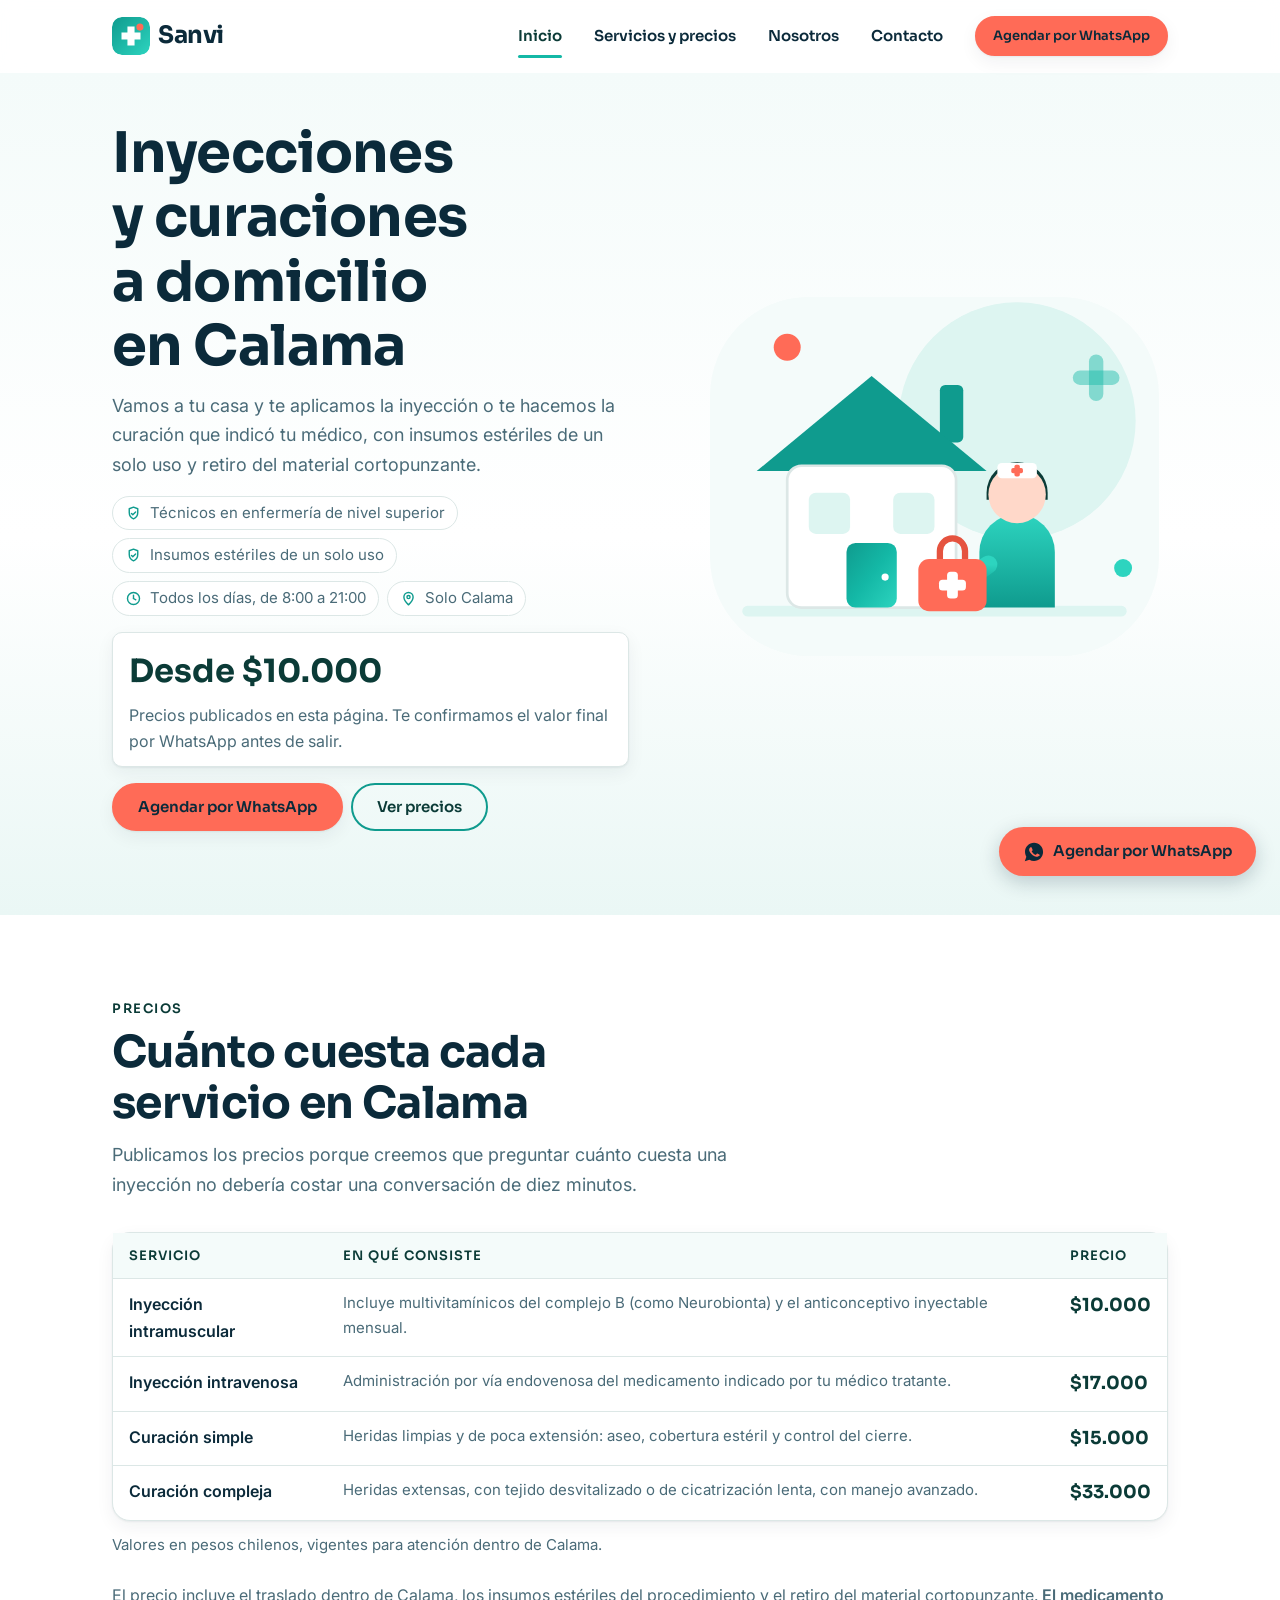
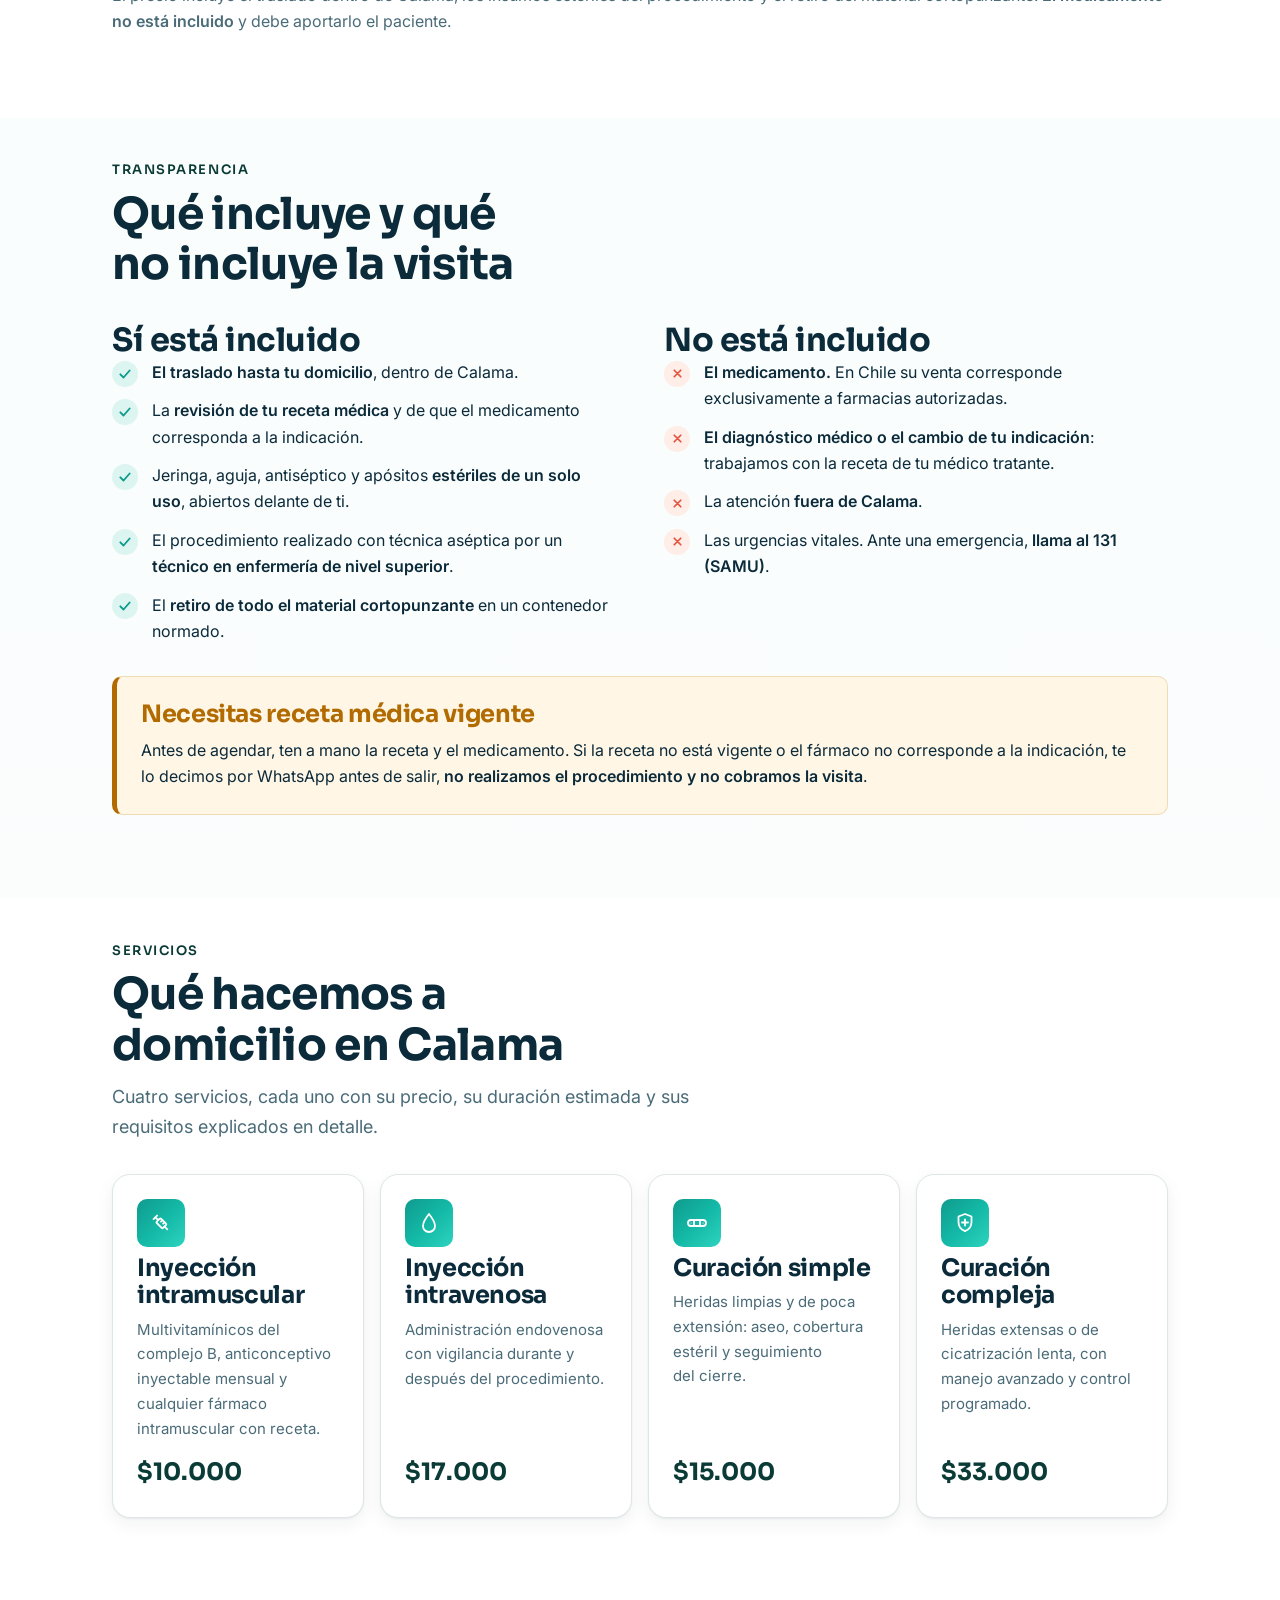
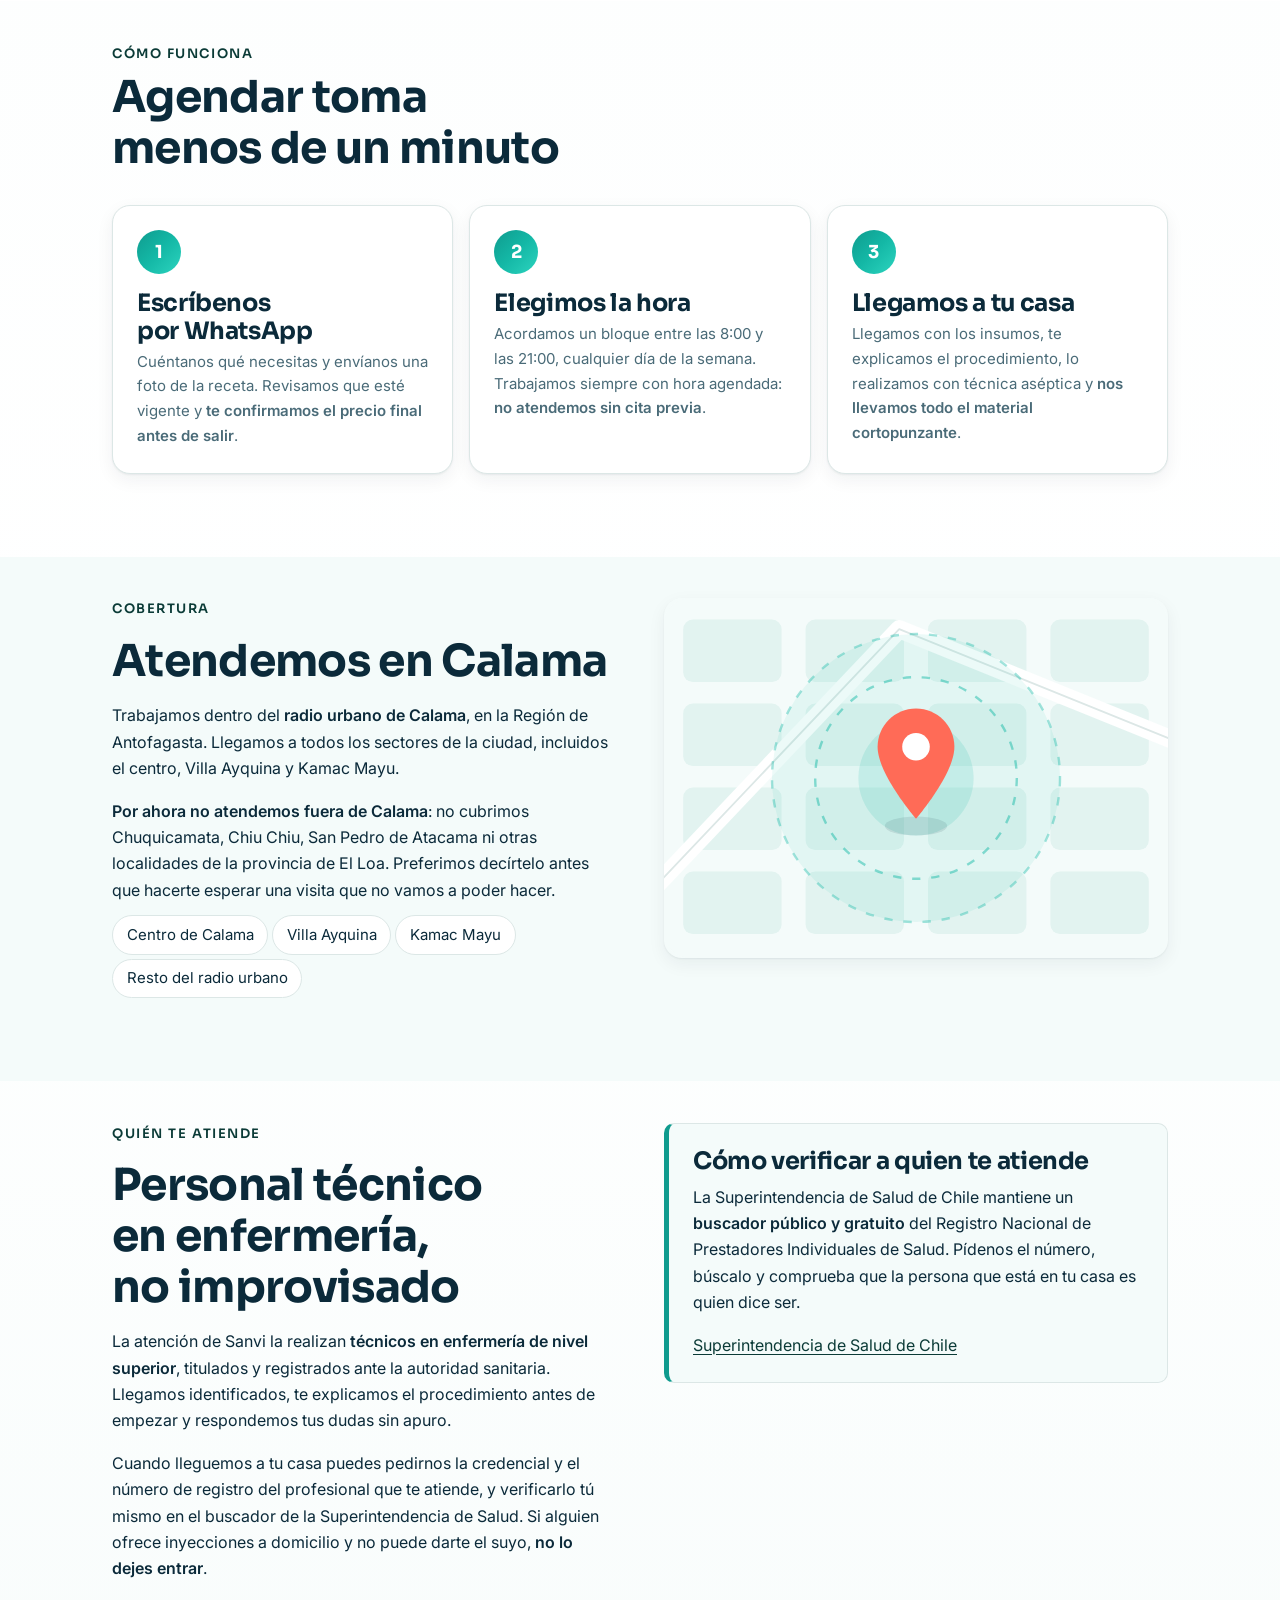
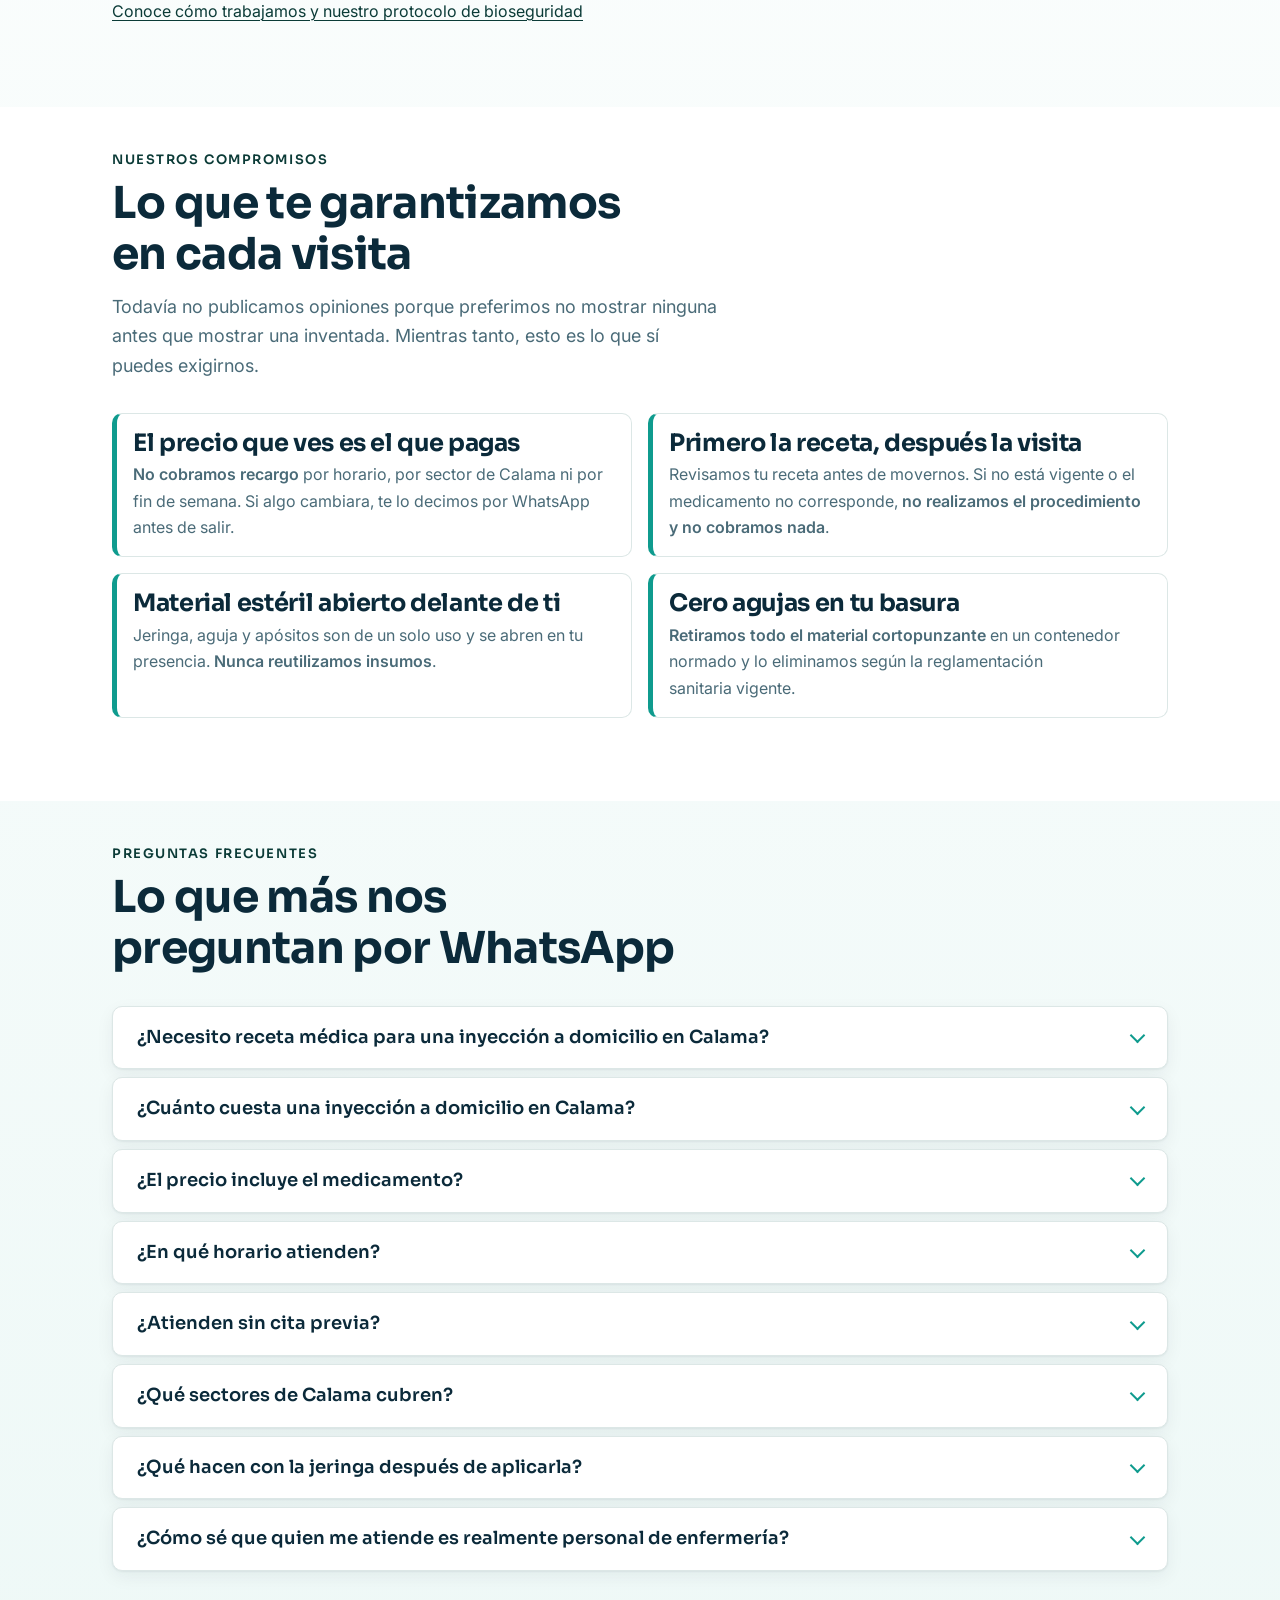
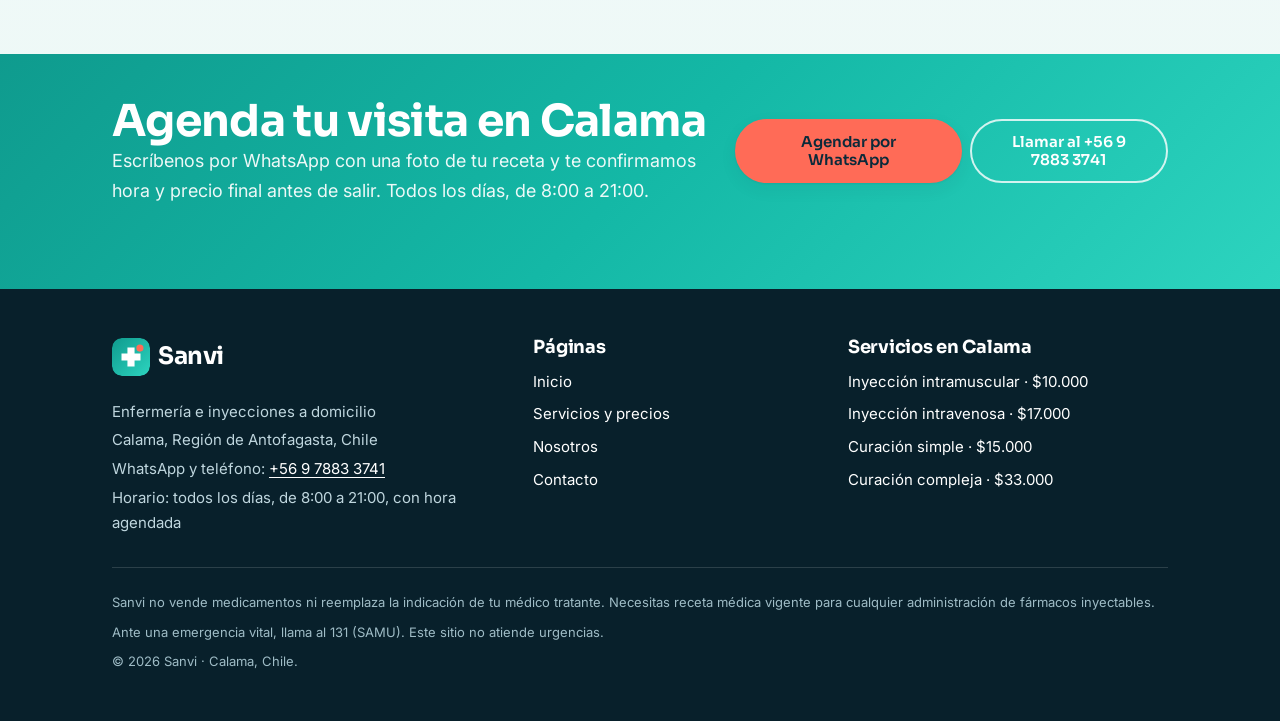
==== commit 0f362dc2: "Add pictograms, key-phrase bolding and badge icons to Sanvi site Address end-user feedback that the " ====
--- a/sitio-sanvi/index.html
+++ b/sitio-sanvi/index.html
@@ -229,10 +229,10 @@
         <h1>Inyecciones y curaciones a domicilio en Calama</h1>
         <p class="lede">Vamos a tu casa y te aplicamos la inyección o te hacemos la curación que indicó tu médico, con insumos estériles de un solo uso y retiro del material cortopunzante.</p>
         <ul class="badge-row hero__badges">
-          <li class="badge">Técnicos en enfermería de nivel superior</li>
-          <li class="badge">Insumos estériles de un solo uso</li>
-          <li class="badge">Todos los días, de 8:00 a 21:00</li>
-          <li class="badge">Solo Calama</li>
+          <li class="badge badge--icon"><svg class="badge__icon" viewBox="0 0 24 24" width="17" height="17" fill="none" stroke="currentColor" stroke-width="2" stroke-linecap="round" stroke-linejoin="round" aria-hidden="true" focusable="false"><path d="M12 3 18 5.3 V10.5 C18 15 15 18.2 12 19.5 9 18.2 6 15 6 10.5 V5.3 Z"/><path d="M9.2 12 11 13.8 15 9.8"/></svg>Técnicos en enfermería de nivel superior</li>
+          <li class="badge badge--icon"><svg class="badge__icon" viewBox="0 0 24 24" width="17" height="17" fill="none" stroke="currentColor" stroke-width="2" stroke-linecap="round" stroke-linejoin="round" aria-hidden="true" focusable="false"><path d="M12 3 18 5.3 V10.5 C18 15 15 18.2 12 19.5 9 18.2 6 15 6 10.5 V5.3 Z"/><path d="M9.2 12 11 13.8 15 9.8"/></svg>Insumos estériles de un solo uso</li>
+          <li class="badge badge--icon"><svg class="badge__icon" viewBox="0 0 24 24" width="17" height="17" fill="none" stroke="currentColor" stroke-width="2" stroke-linecap="round" stroke-linejoin="round" aria-hidden="true" focusable="false"><circle cx="12" cy="12" r="8.5"/><line x1="12" y1="12" x2="12" y2="7.2"/><line x1="12" y1="12" x2="15.3" y2="13.8"/></svg>Todos los días, de 8:00 a 21:00</li>
+          <li class="badge badge--icon"><svg class="badge__icon" viewBox="0 0 24 24" width="17" height="17" fill="none" stroke="currentColor" stroke-width="2" stroke-linecap="round" stroke-linejoin="round" aria-hidden="true" focusable="false"><path d="M12 21s-6.5-6-6.5-11A6.5 6.5 0 0 1 18.5 10c0 5-6.5 11-6.5 11Z"/><circle cx="12" cy="10" r="2.2"/></svg>Solo Calama</li>
         </ul>
         <p class="hero__price"><b>Desde $10.000</b> <span>Precios publicados en esta página. Te confirmamos el valor final por WhatsApp antes de salir.</span></p>
         <div class="hero__actions">
@@ -281,7 +281,7 @@
           </tr>
         </tbody>
       </table>
-      <p class="u-mt-2 u-text-muted">El precio incluye el traslado dentro de Calama, los insumos estériles del procedimiento y el retiro del material cortopunzante. El medicamento no está incluido y debe aportarlo el paciente.</p>
+      <p class="u-mt-2 u-text-muted">El precio incluye el traslado dentro de Calama, los insumos estériles del procedimiento y el retiro del material cortopunzante. <strong>El medicamento no está incluido</strong> y debe aportarlo el paciente.</p>
     </div>
   </section>
 
@@ -295,26 +295,26 @@
         <div class="stack">
           <h3>Sí está incluido</h3>
           <ul class="checklist">
-            <li>El traslado hasta tu domicilio, dentro de Calama.</li>
-            <li>La revisión de tu receta médica y de que el medicamento corresponda a la indicación.</li>
-            <li>Jeringa, aguja, antiséptico y apósitos estériles de un solo uso, abiertos delante de ti.</li>
-            <li>El procedimiento realizado con técnica aséptica por un técnico en enfermería de nivel superior.</li>
-            <li>El retiro de todo el material cortopunzante en un contenedor normado.</li>
+            <li><strong>El traslado hasta tu domicilio</strong>, dentro de Calama.</li>
+            <li>La <strong>revisión de tu receta médica</strong> y de que el medicamento corresponda a la indicación.</li>
+            <li>Jeringa, aguja, antiséptico y apósitos <strong>estériles de un solo uso</strong>, abiertos delante de ti.</li>
+            <li>El procedimiento realizado con técnica aséptica por un <strong>técnico en enfermería de nivel superior</strong>.</li>
+            <li>El <strong>retiro de todo el material cortopunzante</strong> en un contenedor normado.</li>
           </ul>
         </div>
         <div class="stack">
           <h3>No está incluido</h3>
           <ul class="checklist checklist--no">
-            <li>El medicamento. En Chile su venta corresponde exclusivamente a farmacias autorizadas.</li>
-            <li>El diagnóstico médico o el cambio de tu indicación: trabajamos con la receta de tu médico tratante.</li>
-            <li>La atención fuera de Calama.</li>
-            <li>Las urgencias vitales. Ante una emergencia, llama al 131 (SAMU).</li>
+            <li><strong>El medicamento.</strong> En Chile su venta corresponde exclusivamente a farmacias autorizadas.</li>
+            <li><strong>El diagnóstico médico o el cambio de tu indicación</strong>: trabajamos con la receta de tu médico tratante.</li>
+            <li>La atención <strong>fuera de Calama</strong>.</li>
+            <li>Las urgencias vitales. Ante una emergencia, <strong>llama al 131 (SAMU)</strong>.</li>
           </ul>
         </div>
       </div>
       <div class="callout callout--warn u-mt-3">
         <h3>Necesitas receta médica vigente</h3>
-        <p>Antes de agendar, ten a mano la receta y el medicamento. Si la receta no está vigente o el fármaco no corresponde a la indicación, te lo decimos por WhatsApp antes de salir, no realizamos el procedimiento y no cobramos la visita.</p>
+        <p>Antes de agendar, ten a mano la receta y el medicamento. Si la receta no está vigente o el fármaco no corresponde a la indicación, te lo decimos por WhatsApp antes de salir, <strong>no realizamos el procedimiento y no cobramos la visita</strong>.</p>
       </div>
     </div>
   </section>
@@ -328,25 +328,25 @@
       </div>
       <div class="cards-grid cards-grid--4">
         <article class="card">
-          <span class="card__icon" aria-hidden="true">IM</span>
+          <span class="card__icon" aria-hidden="true"><svg viewBox="0 0 24 24" width="24" height="24" fill="none" stroke="currentColor" stroke-width="1.8" stroke-linecap="round" stroke-linejoin="round" focusable="false"><g transform="rotate(45 12 12)"><rect x="8" y="9" width="9" height="6" rx="1"/><line x1="17" y1="12" x2="21" y2="12"/><line x1="8" y1="12" x2="4" y2="12"/><line x1="4" y1="9.5" x2="4" y2="14.5"/><line x1="11" y1="9" x2="11" y2="11"/><line x1="14" y1="9" x2="14" y2="11"/></g></svg></span>
           <h3 class="card__title"><a href="servicios.html#inyeccion-intramuscular">Inyección intramuscular</a></h3>
           <p>Multivitamínicos del complejo B, anticonceptivo inyectable mensual y cualquier fármaco intramuscular con receta.</p>
           <p class="card__price">$10.000</p>
         </article>
         <article class="card">
-          <span class="card__icon" aria-hidden="true">IV</span>
+          <span class="card__icon" aria-hidden="true"><svg viewBox="0 0 24 24" width="24" height="24" fill="none" stroke="currentColor" stroke-width="1.8" stroke-linecap="round" stroke-linejoin="round" focusable="false"><path d="M12 3c0 0-6 7.5-6 12a6 6 0 0 0 12 0c0-4.5-6-12-6-12Z"/></svg></span>
           <h3 class="card__title"><a href="servicios.html#inyeccion-intravenosa">Inyección intravenosa</a></h3>
           <p>Administración endovenosa con vigilancia durante y después del procedimiento.</p>
           <p class="card__price">$17.000</p>
         </article>
         <article class="card">
-          <span class="card__icon" aria-hidden="true">CS</span>
+          <span class="card__icon" aria-hidden="true"><svg viewBox="0 0 24 24" width="24" height="24" fill="none" stroke="currentColor" stroke-width="1.8" stroke-linecap="round" stroke-linejoin="round" focusable="false"><rect x="3" y="9" width="18" height="6" rx="3"/><line x1="9" y1="9" x2="9" y2="15"/><line x1="15" y1="9" x2="15" y2="15"/><circle cx="6" cy="12" r="0.6" fill="currentColor" stroke="none"/><circle cx="18" cy="12" r="0.6" fill="currentColor" stroke="none"/></svg></span>
           <h3 class="card__title"><a href="servicios.html#curacion-simple">Curación simple</a></h3>
           <p>Heridas limpias y de poca extensión: aseo, cobertura estéril y seguimiento del cierre.</p>
           <p class="card__price">$15.000</p>
         </article>
         <article class="card">
-          <span class="card__icon" aria-hidden="true">CC</span>
+          <span class="card__icon" aria-hidden="true"><svg viewBox="0 0 24 24" width="24" height="24" fill="none" stroke="currentColor" stroke-width="1.8" stroke-linecap="round" stroke-linejoin="round" focusable="false"><path d="M12 3 L18.5 5.5 V11 C18.5 15.5 15.5 18.8 12 20.2 C8.5 18.8 5.5 15.5 5.5 11 V5.5 Z"/><line x1="12" y1="8.5" x2="12" y2="14.5"/><line x1="9" y1="11.5" x2="15" y2="11.5"/></svg></span>
           <h3 class="card__title"><a href="servicios.html#curacion-compleja">Curación compleja</a></h3>
           <p>Heridas extensas o de cicatrización lenta, con manejo avanzado y control programado.</p>
           <p class="card__price">$33.000</p>
@@ -366,21 +366,21 @@
           <span class="step__num" aria-hidden="true">1</span>
           <div>
             <h3>Escríbenos por WhatsApp</h3>
-            <p>Cuéntanos qué necesitas y envíanos una foto de la receta. Revisamos que esté vigente y te confirmamos el precio final antes de salir.</p>
+            <p>Cuéntanos qué necesitas y envíanos una foto de la receta. Revisamos que esté vigente y <strong>te confirmamos el precio final antes de salir</strong>.</p>
           </div>
         </li>
         <li class="step">
           <span class="step__num" aria-hidden="true">2</span>
           <div>
             <h3>Elegimos la hora</h3>
-            <p>Acordamos un bloque entre las 8:00 y las 21:00, cualquier día de la semana. Trabajamos siempre con hora agendada: no atendemos sin cita previa.</p>
+            <p>Acordamos un bloque entre las 8:00 y las 21:00, cualquier día de la semana. Trabajamos siempre con hora agendada: <strong>no atendemos sin cita previa</strong>.</p>
           </div>
         </li>
         <li class="step">
           <span class="step__num" aria-hidden="true">3</span>
           <div>
             <h3>Llegamos a tu casa</h3>
-            <p>Llegamos con los insumos, te explicamos el procedimiento, lo realizamos con técnica aséptica y nos llevamos todo el material cortopunzante.</p>
+            <p>Llegamos con los insumos, te explicamos el procedimiento, lo realizamos con técnica aséptica y <strong>nos llevamos todo el material cortopunzante</strong>.</p>
           </div>
         </li>
       </ol>
@@ -392,8 +392,8 @@
       <div class="stack">
         <p class="eyebrow">Cobertura</p>
         <h2>Atendemos en Calama</h2>
-        <p>Trabajamos dentro del radio urbano de Calama, en la Región de Antofagasta. Llegamos a todos los sectores de la ciudad, incluidos el centro, Villa Ayquina y Kamac Mayu.</p>
-        <p>Por ahora no atendemos fuera de Calama: no cubrimos Chuquicamata, Chiu Chiu, San Pedro de Atacama ni otras localidades de la provincia de El Loa. Preferimos decírtelo antes que hacerte esperar una visita que no vamos a poder hacer.</p>
+        <p>Trabajamos dentro del <strong>radio urbano de Calama</strong>, en la Región de Antofagasta. Llegamos a todos los sectores de la ciudad, incluidos el centro, Villa Ayquina y Kamac Mayu.</p>
+        <p><strong>Por ahora no atendemos fuera de Calama</strong>: no cubrimos Chuquicamata, Chiu Chiu, San Pedro de Atacama ni otras localidades de la provincia de El Loa. Preferimos decírtelo antes que hacerte esperar una visita que no vamos a poder hacer.</p>
         <ul class="coverage__list">
           <li>Centro de Calama</li>
           <li>Villa Ayquina</li>
@@ -412,13 +412,13 @@
       <div class="stack">
         <p class="eyebrow">Quién te atiende</p>
         <h2>Personal técnico en enfermería, no improvisado</h2>
-        <p>La atención de Sanvi la realizan técnicos en enfermería de nivel superior, titulados y registrados ante la autoridad sanitaria. Llegamos identificados, te explicamos el procedimiento antes de empezar y respondemos tus dudas sin apuro.</p>
-        <p>Cuando lleguemos a tu casa puedes pedirnos la credencial y el número de registro del profesional que te atiende, y verificarlo tú mismo en el buscador de la Superintendencia de Salud. Si alguien ofrece inyecciones a domicilio y no puede darte el suyo, no lo dejes entrar.</p>
+        <p>La atención de Sanvi la realizan <strong>técnicos en enfermería de nivel superior</strong>, titulados y registrados ante la autoridad sanitaria. Llegamos identificados, te explicamos el procedimiento antes de empezar y respondemos tus dudas sin apuro.</p>
+        <p>Cuando lleguemos a tu casa puedes pedirnos la credencial y el número de registro del profesional que te atiende, y verificarlo tú mismo en el buscador de la Superintendencia de Salud. Si alguien ofrece inyecciones a domicilio y no puede darte el suyo, <strong>no lo dejes entrar</strong>.</p>
         <p><a href="nosotros.html">Conoce cómo trabajamos y nuestro protocolo de bioseguridad</a></p>
       </div>
       <div class="callout">
         <h3>Cómo verificar a quien te atiende</h3>
-        <p>La Superintendencia de Salud de Chile mantiene un buscador público y gratuito del Registro Nacional de Prestadores Individuales de Salud. Pídenos el número, búscalo y comprueba que la persona que está en tu casa es quien dice ser.</p>
+        <p>La Superintendencia de Salud de Chile mantiene un <strong>buscador público y gratuito</strong> del Registro Nacional de Prestadores Individuales de Salud. Pídenos el número, búscalo y comprueba que la persona que está en tu casa es quien dice ser.</p>
         <p><a href="https://www.superdesalud.gob.cl/" target="_blank" rel="noopener">Superintendencia de Salud de Chile</a></p>
       </div>
     </div>
@@ -434,19 +434,19 @@
       <ul class="commitments">
         <li>
           <h3>El precio que ves es el que pagas</h3>
-          <p>No cobramos recargo por horario, por sector de Calama ni por fin de semana. Si algo cambiara, te lo decimos por WhatsApp antes de salir.</p>
+          <p><strong>No cobramos recargo</strong> por horario, por sector de Calama ni por fin de semana. Si algo cambiara, te lo decimos por WhatsApp antes de salir.</p>
         </li>
         <li>
           <h3>Primero la receta, después la visita</h3>
-          <p>Revisamos tu receta antes de movernos. Si no está vigente o el medicamento no corresponde, no realizamos el procedimiento y no cobramos nada.</p>
+          <p>Revisamos tu receta antes de movernos. Si no está vigente o el medicamento no corresponde, <strong>no realizamos el procedimiento y no cobramos nada</strong>.</p>
         </li>
         <li>
           <h3>Material estéril abierto delante de ti</h3>
-          <p>Jeringa, aguja y apósitos son de un solo uso y se abren en tu presencia. Nunca reutilizamos insumos.</p>
+          <p>Jeringa, aguja y apósitos son de un solo uso y se abren en tu presencia. <strong>Nunca reutilizamos insumos</strong>.</p>
         </li>
         <li>
           <h3>Cero agujas en tu basura</h3>
-          <p>Retiramos todo el material cortopunzante en un contenedor normado y lo eliminamos según la reglamentación sanitaria vigente.</p>
+          <p><strong>Retiramos todo el material cortopunzante</strong> en un contenedor normado y lo eliminamos según la reglamentación sanitaria vigente.</p>
         </li>
       </ul>
     </div>
@@ -461,35 +461,35 @@
       <div class="faq">
         <details class="faq__item" name="faq-home">
           <summary>¿Necesito receta médica para una inyección a domicilio en Calama?</summary>
-          <div><p>Sí. En Chile se exige receta médica vigente para administrar cualquier medicamento inyectable, incluidos el anticonceptivo mensual y el complejo vitamínico B. Revisamos la receta antes de aplicar y, si no la tienes, no realizamos el procedimiento y no cobramos la visita.</p></div>
+          <div><p>Sí. En Chile se exige <strong>receta médica vigente</strong> para administrar cualquier medicamento inyectable, incluidos el anticonceptivo mensual y el complejo vitamínico B. Revisamos la receta antes de aplicar y, si no la tienes, no realizamos el procedimiento y no cobramos la visita.</p></div>
         </details>
         <details class="faq__item" name="faq-home">
           <summary>¿Cuánto cuesta una inyección a domicilio en Calama?</summary>
-          <div><p>Una inyección intramuscular a domicilio en Calama cuesta $10.000 y una intravenosa, $17.000. El valor incluye el traslado dentro de Calama, los insumos estériles y el retiro del material cortopunzante.</p></div>
+          <div><p>Una inyección intramuscular a domicilio en Calama cuesta <strong>$10.000 y una intravenosa, $17.000</strong>. El valor incluye el traslado dentro de Calama, los insumos estériles y el retiro del material cortopunzante.</p></div>
         </details>
         <details class="faq__item" name="faq-home">
           <summary>¿El precio incluye el medicamento?</summary>
-          <div><p>No. El medicamento debe aportarlo el paciente, porque en Chile la venta de fármacos corresponde exclusivamente a farmacias autorizadas. Nosotros llevamos la jeringa, la aguja, el antiséptico y el contenedor de residuos.</p></div>
+          <div><p>No. <strong>El medicamento debe aportarlo el paciente</strong>, porque en Chile la venta de fármacos corresponde exclusivamente a farmacias autorizadas. Nosotros llevamos la jeringa, la aguja, el antiséptico y el contenedor de residuos.</p></div>
         </details>
         <details class="faq__item" name="faq-home">
           <summary>¿En qué horario atienden?</summary>
-          <div><p>Atendemos todos los días de 8:00 a 21:00, siempre con hora agendada previamente por WhatsApp.</p></div>
+          <div><p>Atendemos todos los días <strong>de 8:00 a 21:00</strong>, siempre con hora agendada previamente por WhatsApp.</p></div>
         </details>
         <details class="faq__item" name="faq-home">
           <summary>¿Atienden sin cita previa?</summary>
-          <div><p>No. Trabajamos exclusivamente con agendamiento previo para poder confirmarte una hora de llegada realista y llevar los insumos correctos para tu procedimiento.</p></div>
+          <div><p>No. <strong>Trabajamos exclusivamente con agendamiento previo</strong> para poder confirmarte una hora de llegada realista y llevar los insumos correctos para tu procedimiento.</p></div>
         </details>
         <details class="faq__item" name="faq-home">
           <summary>¿Qué sectores de Calama cubren?</summary>
-          <div><p>Cubrimos todo el radio urbano de Calama, incluidos el centro, Villa Ayquina y Kamac Mayu. No atendemos fuera de Calama.</p></div>
+          <div><p>Cubrimos todo el radio urbano de Calama, incluidos el centro, Villa Ayquina y Kamac Mayu. <strong>No atendemos fuera de Calama</strong>.</p></div>
         </details>
         <details class="faq__item" name="faq-home">
           <summary>¿Qué hacen con la jeringa después de aplicarla?</summary>
-          <div><p>Retiramos todo el material cortopunzante en un contenedor normado y lo eliminamos según la reglamentación sanitaria chilena de residuos de establecimientos de atención de salud. Nunca dejamos agujas en tu basura domiciliaria.</p></div>
+          <div><p>Retiramos todo el material cortopunzante en un contenedor normado y lo eliminamos según la reglamentación sanitaria chilena de residuos de establecimientos de atención de salud. <strong>Nunca dejamos agujas en tu basura domiciliaria</strong>.</p></div>
         </details>
         <details class="faq__item" name="faq-home">
           <summary>¿Cómo sé que quien me atiende es realmente personal de enfermería?</summary>
-          <div><p>Puedes pedirnos la credencial y el número de registro del profesional que llega a tu domicilio y verificarlo gratis en el buscador de la Superintendencia de Salud de Chile. Llegamos identificados y te explicamos el procedimiento antes de comenzar.</p></div>
+          <div><p>Puedes pedirnos la credencial y el número de registro del profesional que llega a tu domicilio y <strong>verificarlo gratis en el buscador de la Superintendencia de Salud</strong>. Llegamos identificados y te explicamos el procedimiento antes de comenzar.</p></div>
         </details>
       </div>
     </div>
--- a/sitio-sanvi/assets/css/components.css
+++ b/sitio-sanvi/assets/css/components.css
@@ -28,6 +28,11 @@
    un token ni una utilidad generica, sino el ritmo vertical del sitio.
    -------------------------------------------------------------------------- */
 .section { padding-block: var(--section-y); }
+/* El padding superior e inferior no colapsan entre hermanos (a diferencia del
+   margin), asi que dos <section> seguidas sumaban 2x --section-y de espacio
+   en blanco. Se reduce el superior de la segunda a la mitad para conservar
+   aire despues del cambio de fondo sin duplicar el espaciado. */
+.section + .section { padding-top: calc(var(--section-y) / 2); }
 .section--surface { background: var(--c-surface); }
 .section--tint { background: var(--c-teal-050); }
 
@@ -168,6 +173,16 @@
   height: 0.45rem;
   border-radius: 50%;
   background: var(--c-teal-400);
+}
+
+/* Badges con icono inline: el icono sustituye al punto decorativo. */
+.badge--icon::before { content: none; }
+
+.badge__icon {
+  flex: none;
+  width: 17px;
+  height: 17px;
+  color: var(--c-teal-500);
 }
 
 /* --------------------------------------------------------------------------
@@ -408,6 +423,8 @@
   font-weight: 700;
   letter-spacing: 0.02em;
 }
+
+.card__icon svg { display: block; }
 
 .card__title { font-size: var(--fs-600); }
 
--- a/sitio-sanvi/assets/css/pages.css
+++ b/sitio-sanvi/assets/css/pages.css
@@ -79,6 +79,9 @@
 .service { padding-block: var(--sp-8); border-top: 1px solid var(--c-line); }
 .service:first-of-type { border-top: 0; }
 .service__head { display: grid; gap: var(--sp-3); margin-bottom: var(--sp-6); }
+.service__head-top { display: flex; align-items: center; gap: var(--sp-4); }
+.service__head-top .card__icon { flex: none; }
+.service__head-top h2 { margin: 0; }
 .service__price {
   display: inline-flex; align-items: baseline; gap: var(--sp-2);
   padding: .5rem 1.1rem; background: var(--c-teal-050);
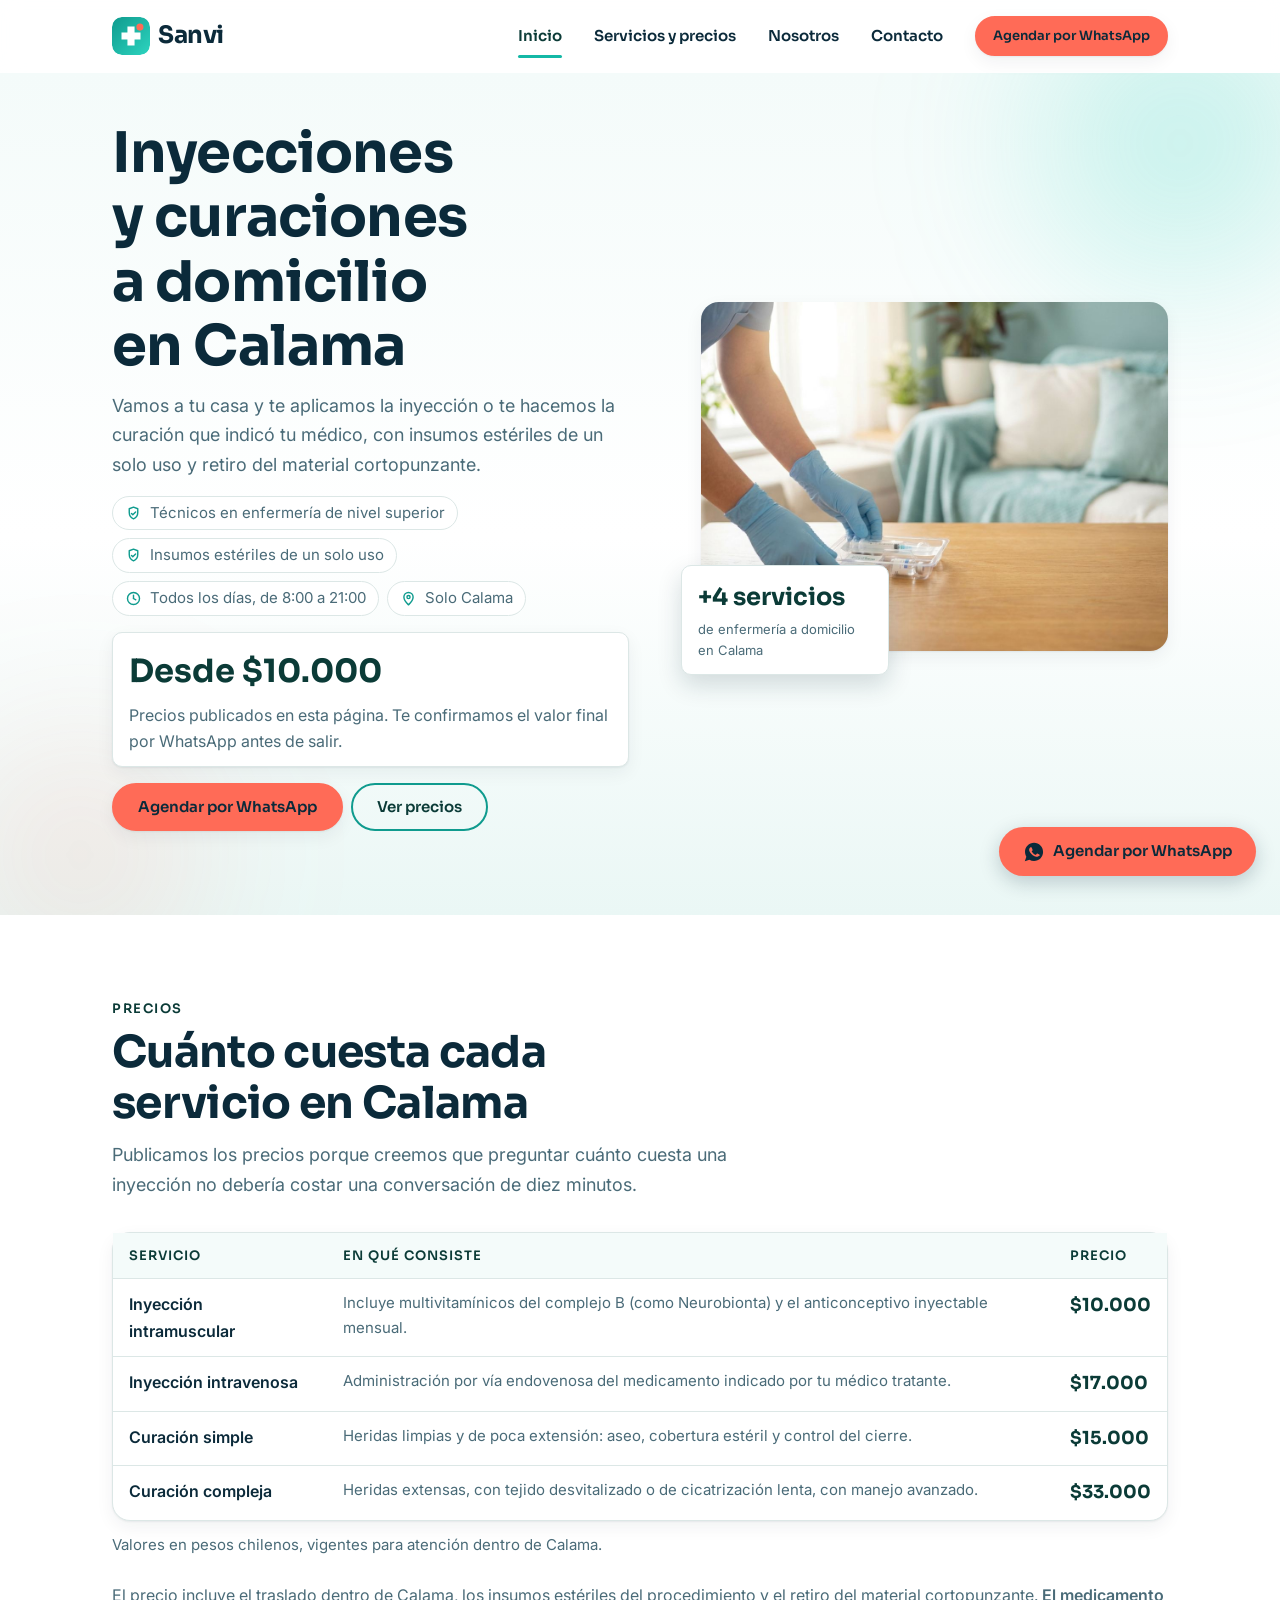
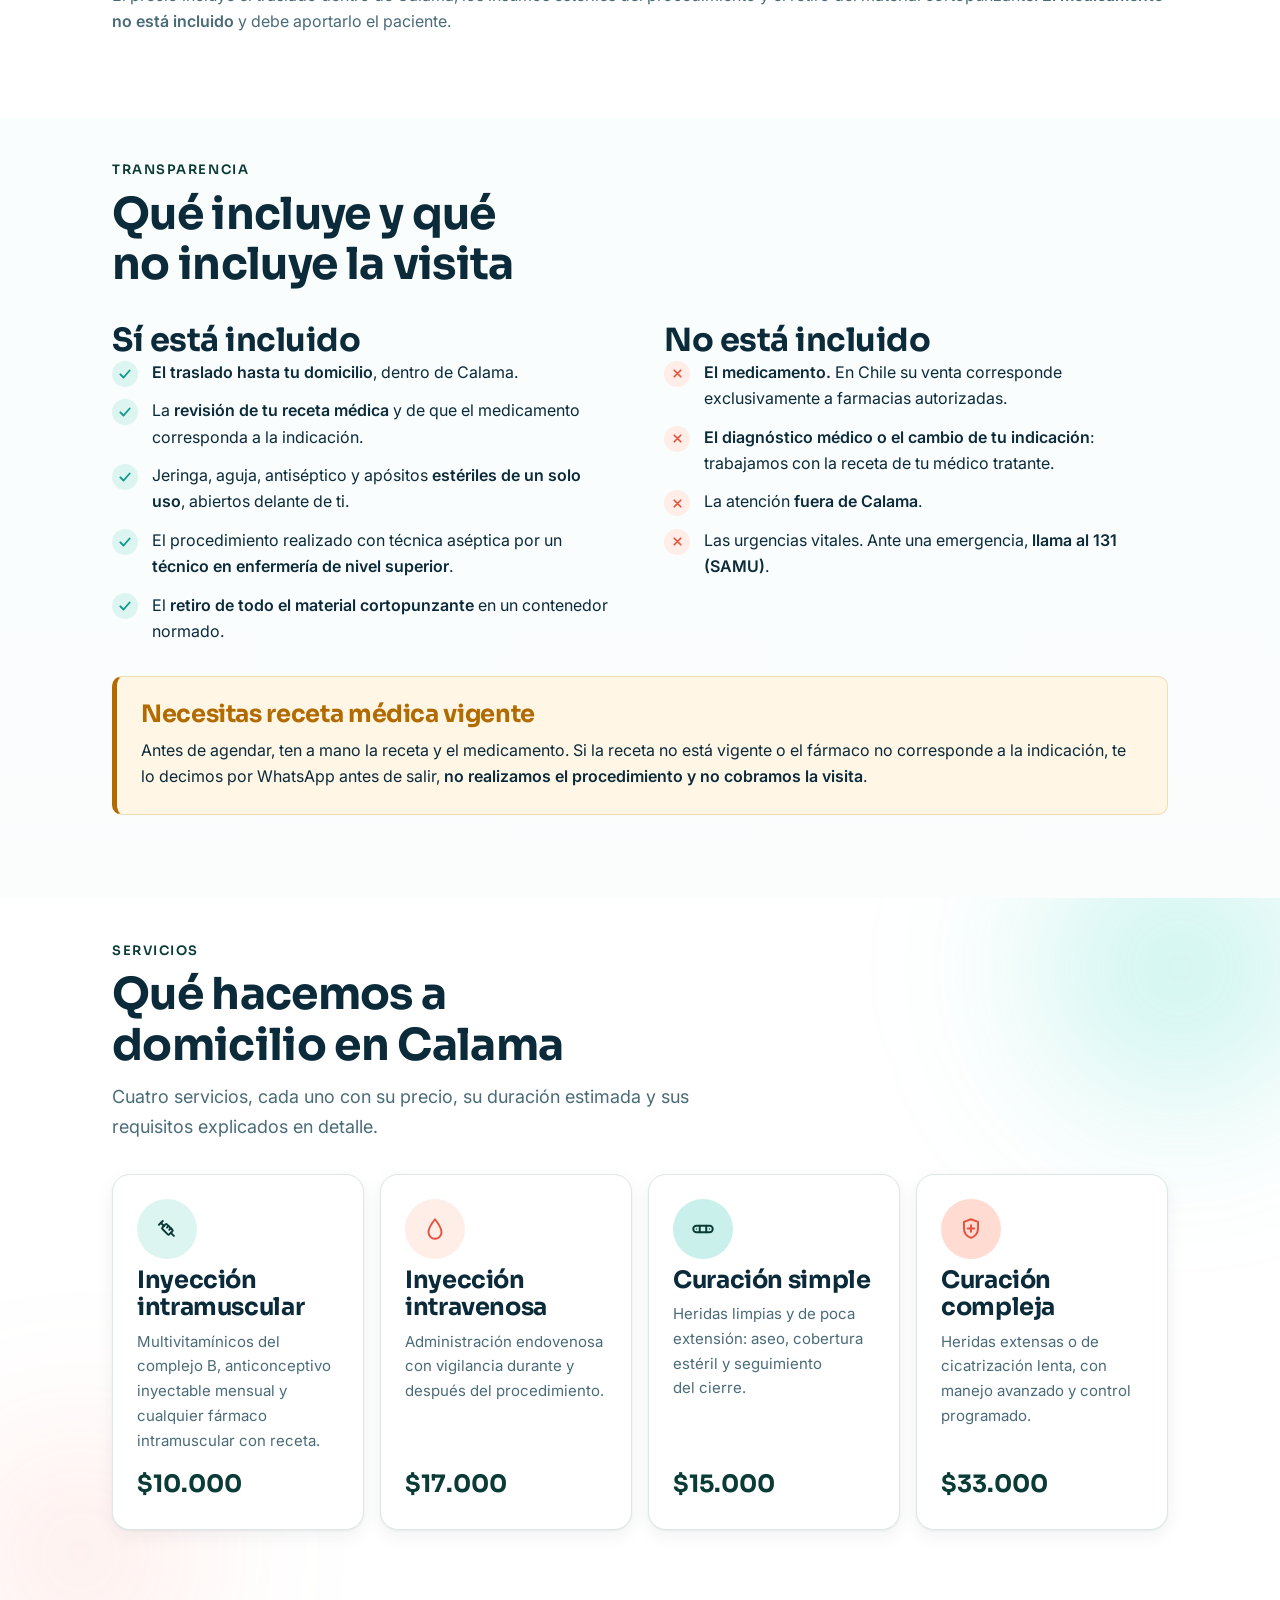
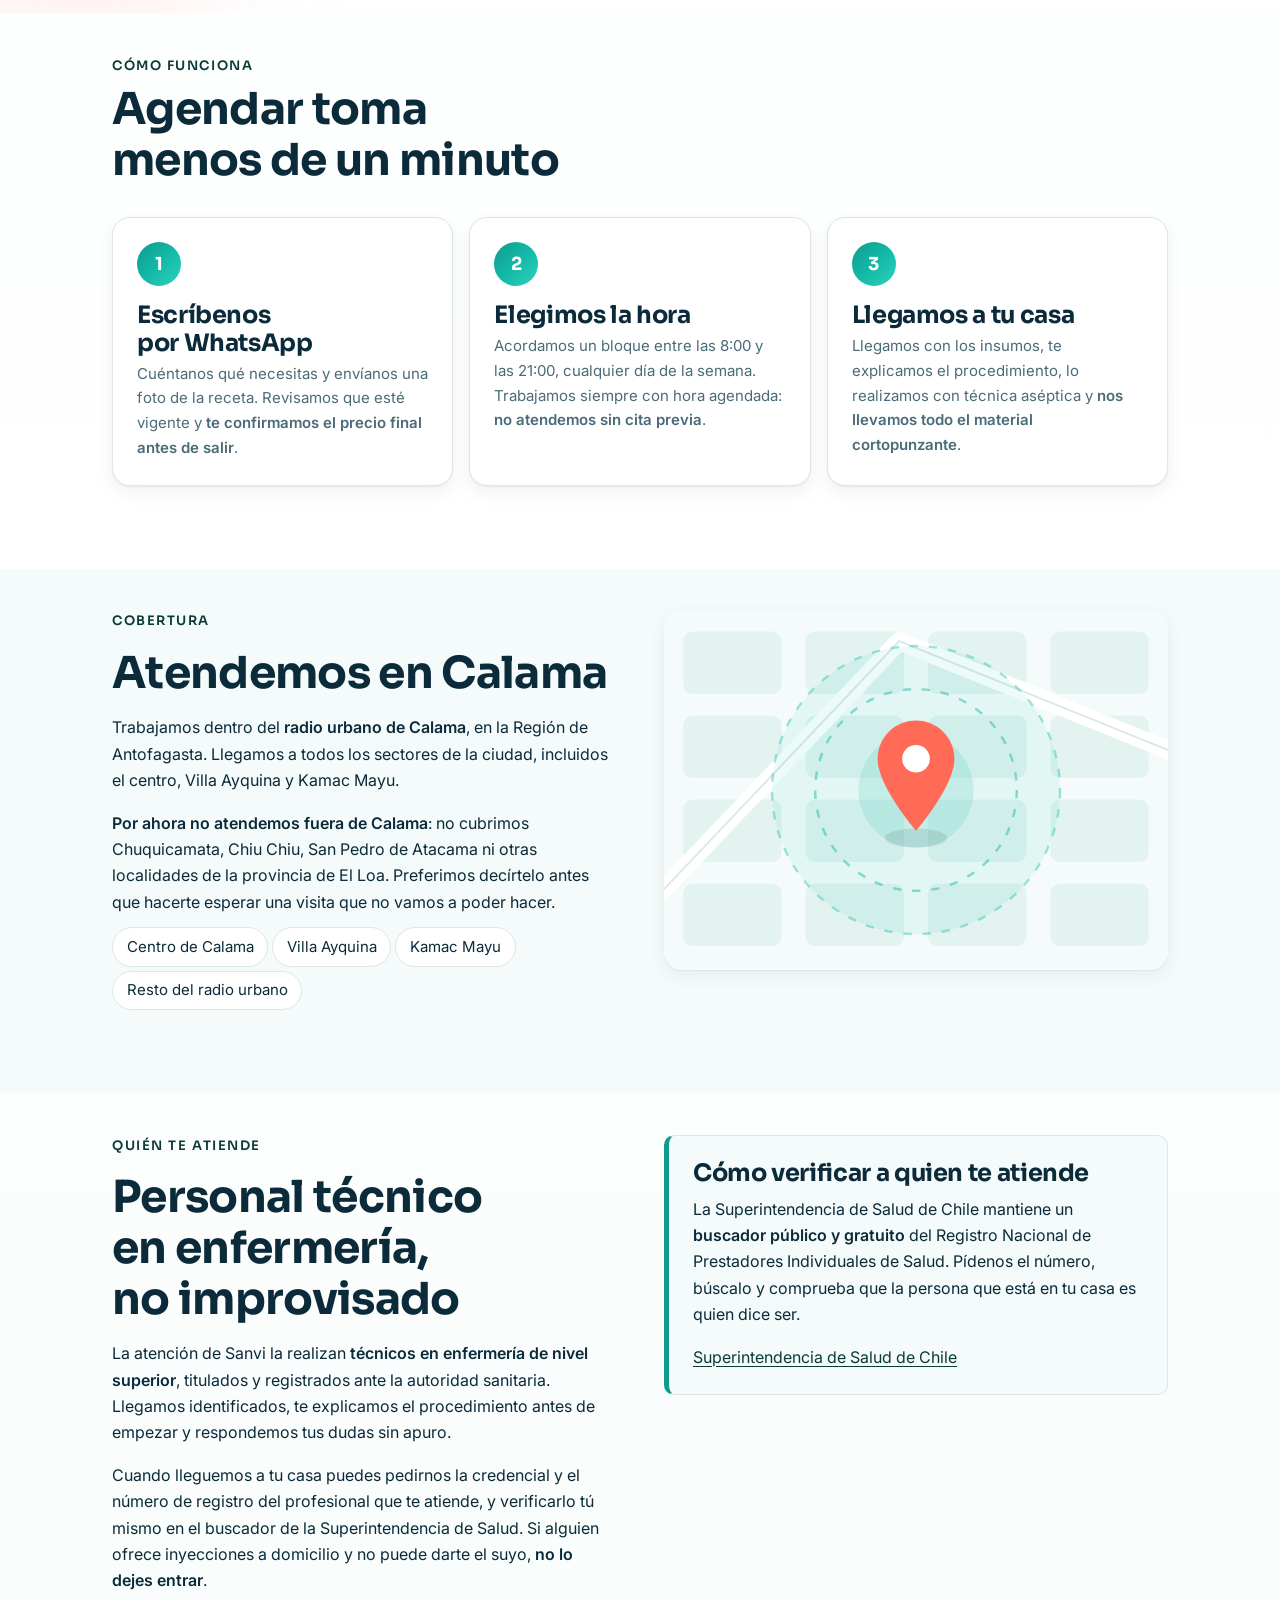
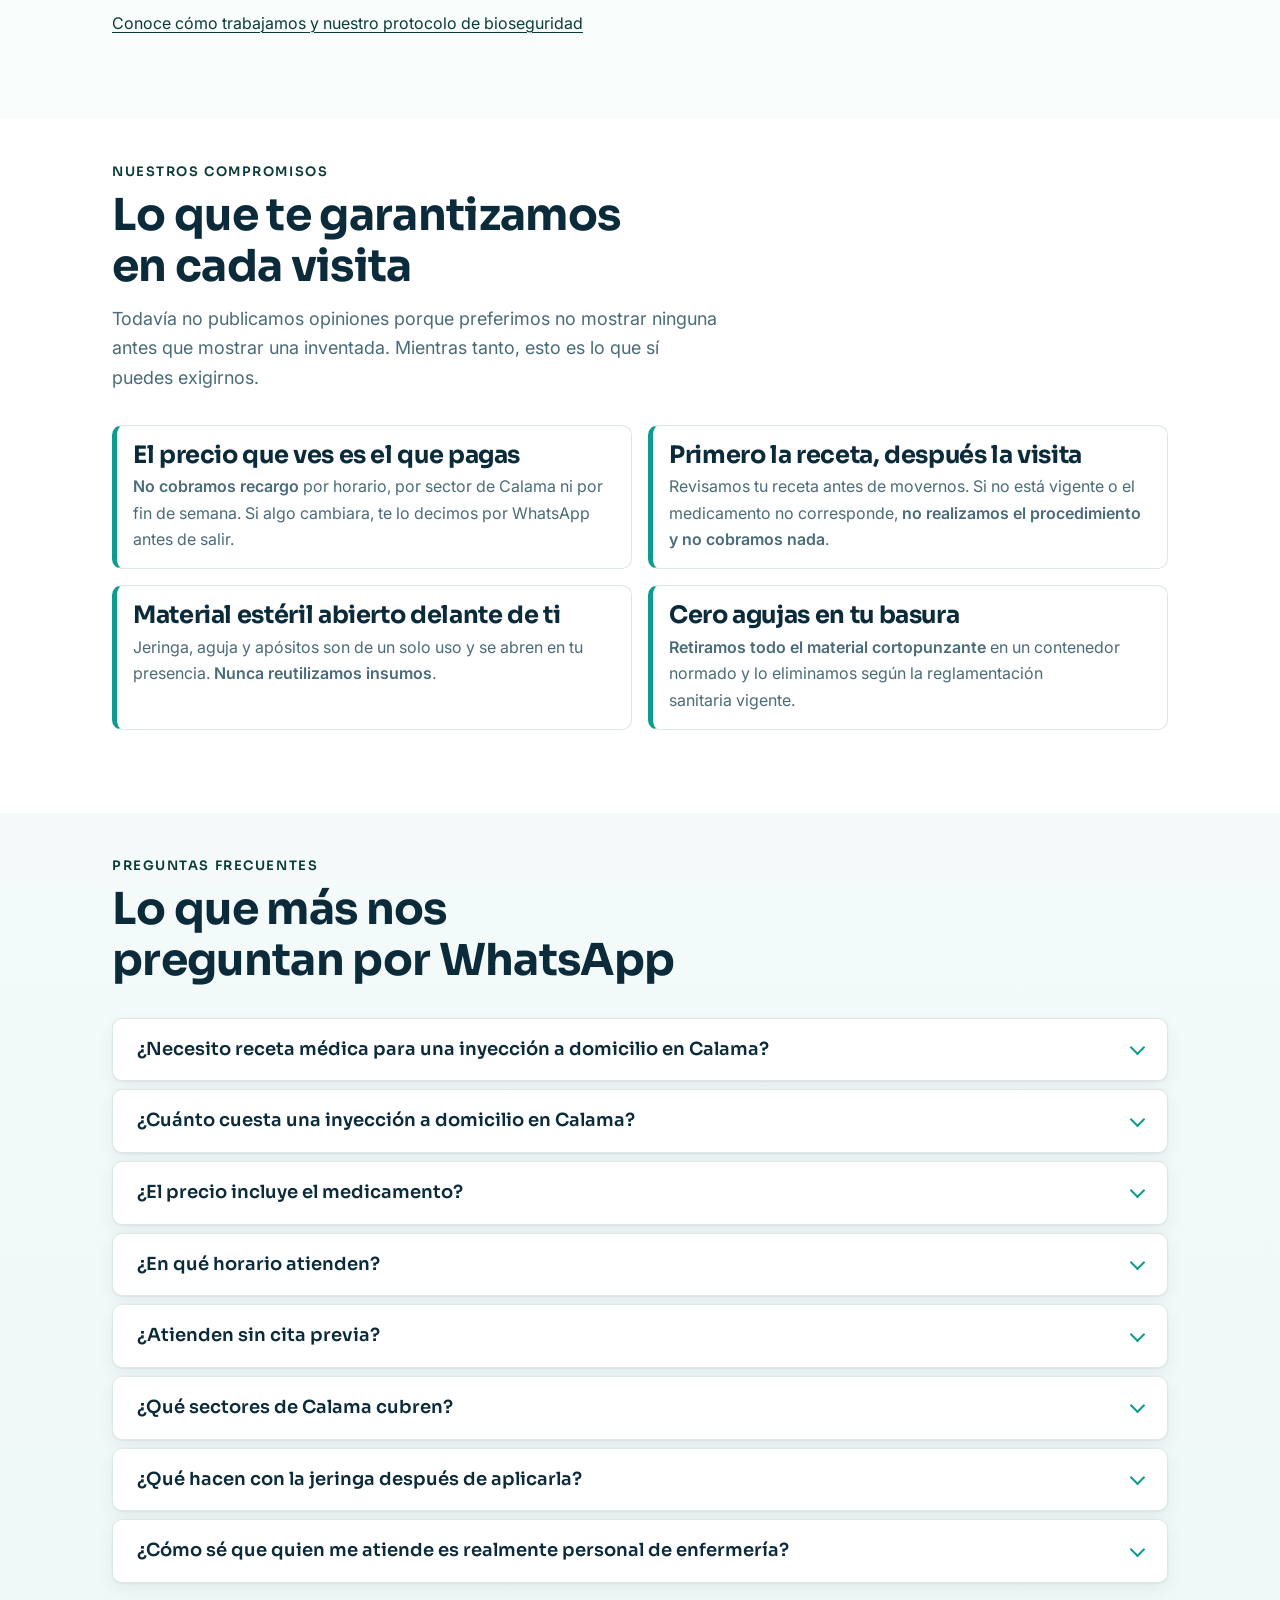
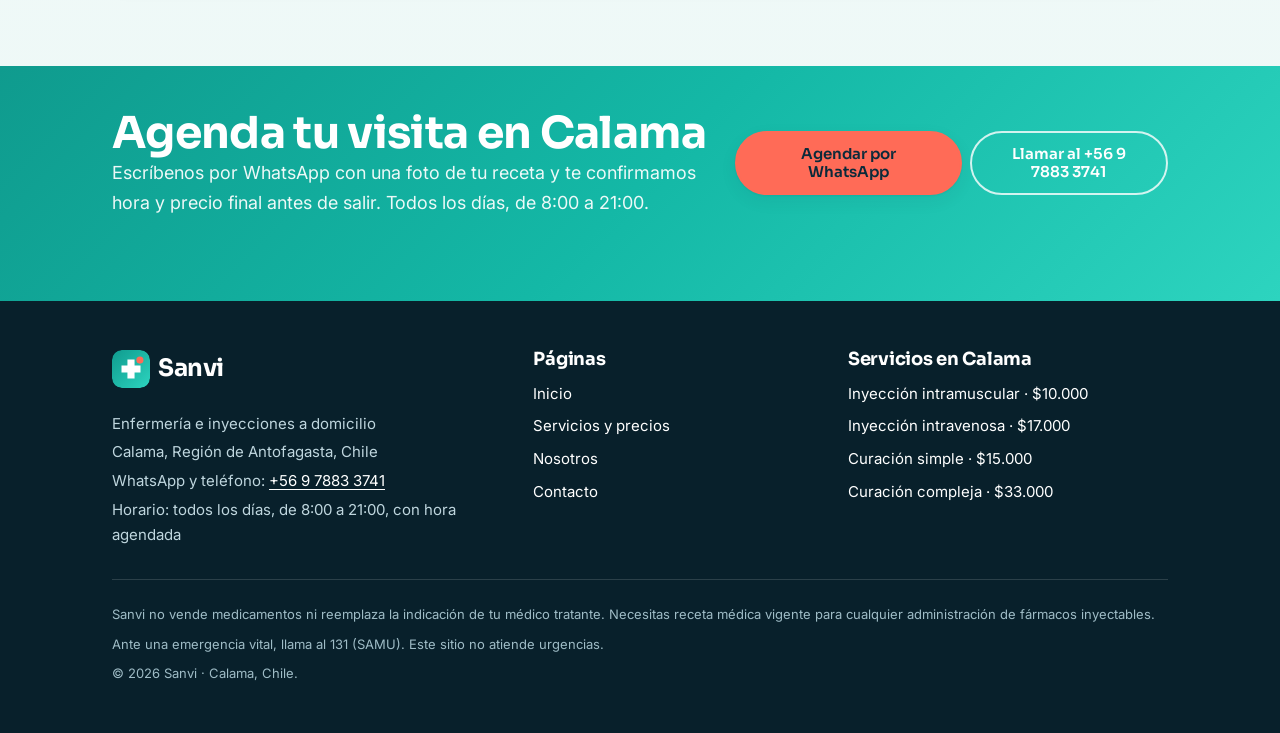
==== commit 1dbbe2e7: "Rediseno visual estilo Medy: fotos reales, iconos circulares con tinte y elemento asimetrico Se reem" ====
--- a/sitio-sanvi/index.html
+++ b/sitio-sanvi/index.html
@@ -223,7 +223,7 @@
 </header>
 <main id="main">
 
-  <section class="hero">
+  <section class="hero bg-blobs">
     <div class="container hero__grid">
       <div>
         <h1>Inyecciones y curaciones a domicilio en Calama</h1>
@@ -241,7 +241,10 @@
         </div>
       </div>
       <div class="hero__media">
-        <img src="assets/img/hero-cuidado.svg" width="520" height="460" alt="Ilustración de una visita de enfermería a domicilio en Calama" fetchpriority="high" decoding="async">
+        <div class="hero__photo-wrap">
+          <img src="assets/img/hero-foto-inyeccion.jpg" width="1100" height="821" alt="Manos con guantes preparando una bandeja de inyección estéril sobre una mesa de madera, en la sala de un hogar" fetchpriority="high" decoding="async">
+          <p class="hero__float-card"><strong>+4 servicios</strong><span>de enfermería a domicilio en Calama</span></p>
+        </div>
       </div>
     </div>
   </section>
@@ -319,7 +322,7 @@
     </div>
   </section>
 
-  <section class="section section--surface" id="servicios">
+  <section class="section section--surface bg-blobs" id="servicios">
     <div class="container">
       <div class="section__head">
         <p class="eyebrow">Servicios</p>
@@ -328,25 +331,25 @@
       </div>
       <div class="cards-grid cards-grid--4">
         <article class="card">
-          <span class="card__icon" aria-hidden="true"><svg viewBox="0 0 24 24" width="24" height="24" fill="none" stroke="currentColor" stroke-width="1.8" stroke-linecap="round" stroke-linejoin="round" focusable="false"><g transform="rotate(45 12 12)"><rect x="8" y="9" width="9" height="6" rx="1"/><line x1="17" y1="12" x2="21" y2="12"/><line x1="8" y1="12" x2="4" y2="12"/><line x1="4" y1="9.5" x2="4" y2="14.5"/><line x1="11" y1="9" x2="11" y2="11"/><line x1="14" y1="9" x2="14" y2="11"/></g></svg></span>
+          <span class="card__icon card__icon--im" aria-hidden="true"><svg viewBox="0 0 24 24" width="24" height="24" fill="none" stroke="currentColor" stroke-width="1.8" stroke-linecap="round" stroke-linejoin="round" focusable="false"><g transform="rotate(45 12 12)"><rect x="8" y="9" width="9" height="6" rx="1"/><line x1="17" y1="12" x2="21" y2="12"/><line x1="8" y1="12" x2="4" y2="12"/><line x1="4" y1="9.5" x2="4" y2="14.5"/><line x1="11" y1="9" x2="11" y2="11"/><line x1="14" y1="9" x2="14" y2="11"/></g></svg></span>
           <h3 class="card__title"><a href="servicios.html#inyeccion-intramuscular">Inyección intramuscular</a></h3>
           <p>Multivitamínicos del complejo B, anticonceptivo inyectable mensual y cualquier fármaco intramuscular con receta.</p>
           <p class="card__price">$10.000</p>
         </article>
         <article class="card">
-          <span class="card__icon" aria-hidden="true"><svg viewBox="0 0 24 24" width="24" height="24" fill="none" stroke="currentColor" stroke-width="1.8" stroke-linecap="round" stroke-linejoin="round" focusable="false"><path d="M12 3c0 0-6 7.5-6 12a6 6 0 0 0 12 0c0-4.5-6-12-6-12Z"/></svg></span>
+          <span class="card__icon card__icon--iv" aria-hidden="true"><svg viewBox="0 0 24 24" width="24" height="24" fill="none" stroke="currentColor" stroke-width="1.8" stroke-linecap="round" stroke-linejoin="round" focusable="false"><path d="M12 3c0 0-6 7.5-6 12a6 6 0 0 0 12 0c0-4.5-6-12-6-12Z"/></svg></span>
           <h3 class="card__title"><a href="servicios.html#inyeccion-intravenosa">Inyección intravenosa</a></h3>
           <p>Administración endovenosa con vigilancia durante y después del procedimiento.</p>
           <p class="card__price">$17.000</p>
         </article>
         <article class="card">
-          <span class="card__icon" aria-hidden="true"><svg viewBox="0 0 24 24" width="24" height="24" fill="none" stroke="currentColor" stroke-width="1.8" stroke-linecap="round" stroke-linejoin="round" focusable="false"><rect x="3" y="9" width="18" height="6" rx="3"/><line x1="9" y1="9" x2="9" y2="15"/><line x1="15" y1="9" x2="15" y2="15"/><circle cx="6" cy="12" r="0.6" fill="currentColor" stroke="none"/><circle cx="18" cy="12" r="0.6" fill="currentColor" stroke="none"/></svg></span>
+          <span class="card__icon card__icon--cs" aria-hidden="true"><svg viewBox="0 0 24 24" width="24" height="24" fill="none" stroke="currentColor" stroke-width="1.8" stroke-linecap="round" stroke-linejoin="round" focusable="false"><rect x="3" y="9" width="18" height="6" rx="3"/><line x1="9" y1="9" x2="9" y2="15"/><line x1="15" y1="9" x2="15" y2="15"/><circle cx="6" cy="12" r="0.6" fill="currentColor" stroke="none"/><circle cx="18" cy="12" r="0.6" fill="currentColor" stroke="none"/></svg></span>
           <h3 class="card__title"><a href="servicios.html#curacion-simple">Curación simple</a></h3>
           <p>Heridas limpias y de poca extensión: aseo, cobertura estéril y seguimiento del cierre.</p>
           <p class="card__price">$15.000</p>
         </article>
         <article class="card">
-          <span class="card__icon" aria-hidden="true"><svg viewBox="0 0 24 24" width="24" height="24" fill="none" stroke="currentColor" stroke-width="1.8" stroke-linecap="round" stroke-linejoin="round" focusable="false"><path d="M12 3 L18.5 5.5 V11 C18.5 15.5 15.5 18.8 12 20.2 C8.5 18.8 5.5 15.5 5.5 11 V5.5 Z"/><line x1="12" y1="8.5" x2="12" y2="14.5"/><line x1="9" y1="11.5" x2="15" y2="11.5"/></svg></span>
+          <span class="card__icon card__icon--cc" aria-hidden="true"><svg viewBox="0 0 24 24" width="24" height="24" fill="none" stroke="currentColor" stroke-width="1.8" stroke-linecap="round" stroke-linejoin="round" focusable="false"><path d="M12 3 L18.5 5.5 V11 C18.5 15.5 15.5 18.8 12 20.2 C8.5 18.8 5.5 15.5 5.5 11 V5.5 Z"/><line x1="12" y1="8.5" x2="12" y2="14.5"/><line x1="9" y1="11.5" x2="15" y2="11.5"/></svg></span>
           <h3 class="card__title"><a href="servicios.html#curacion-compleja">Curación compleja</a></h3>
           <p>Heridas extensas o de cicatrización lenta, con manejo avanzado y control programado.</p>
           <p class="card__price">$33.000</p>
--- a/sitio-sanvi/assets/css/components.css
+++ b/sitio-sanvi/assets/css/components.css
@@ -20,6 +20,8 @@
   --c-amber-050: #FFF6E6;  /* fondo de .callout--warn */
   --c-amber-500: #B26B00;  /* borde y titulo de .callout--warn (AA sobre --c-amber-050) */
   --c-coral-050: #FFEDE8;  /* fondo del icono de .checklist--no */
+  --c-teal-150: #C9F0EA;   /* tinte turquesa mas intenso que --c-teal-100, para diferenciar el icono circular de "curacion simple" del de "inyeccion intramuscular" */
+  --c-coral-100: #FFDBD1;  /* tinte coral mas intenso que --c-coral-050, para el icono circular de "curacion compleja" */
 }
 
 /* --------------------------------------------------------------------------
@@ -409,22 +411,38 @@
   box-shadow: 0 2px 4px rgba(11, 42, 58, 0.06), 0 14px 30px rgba(11, 42, 58, 0.10);
 }
 
+/* Insignia circular de icono de servicio. Por defecto usa un tinte turquesa
+   claro; cada servicio recibe un tinte distinto via modificador (todos son
+   tintes/sombras de los dos unicos colores de marca, turquesa y coral, nunca
+   un color nuevo) para que las 4 tarjetas de Home y las 4 cabeceras de
+   Servicios sean distinguibles de un vistazo sin salir de la paleta. */
 .card__icon {
   display: inline-flex;
   align-items: center;
   justify-content: center;
-  width: 48px;
-  height: 48px;
-  border-radius: var(--r-md);
-  background: var(--grad-teal);
-  color: #FFFFFF;
-  font-family: var(--font-display);
-  font-size: var(--fs-300);
+  flex: none;
+  width: 60px;
+  height: 60px;
+  border-radius: 50%;
+  background: var(--c-teal-100);
+  color: var(--c-teal-900);
+  font-family: var(--font-display);
+  font-size: var(--fs-400);
   font-weight: 700;
   letter-spacing: 0.02em;
 }
 
-.card__icon svg { display: block; }
+.card__icon svg { display: block; width: 26px; height: 26px; }
+
+/* Inyeccion intramuscular: mismo tinte que el valor por defecto (se deja la
+   clase explicita en el HTML por claridad y para no depender del orden). */
+.card__icon--im { background: var(--c-teal-100); color: var(--c-teal-900); }
+/* Inyeccion intravenosa: tinte coral claro. */
+.card__icon--iv { background: var(--c-coral-050); color: var(--c-coral-600); }
+/* Curacion simple: tinte turquesa mas intenso que el de intramuscular. */
+.card__icon--cs { background: var(--c-teal-150); color: var(--c-teal-900); }
+/* Curacion compleja: tinte coral mas intenso que el de intravenosa. */
+.card__icon--cc { background: var(--c-coral-100); color: var(--c-coral-600); }
 
 .card__title { font-size: var(--fs-600); }
 
@@ -940,3 +958,47 @@
 
   .wa-fab__text { display: inline; }
 }
+
+/* --------------------------------------------------------------------------
+   14. Formas decorativas de fondo
+   Dos manchas circulares, borrosas y de baja opacidad (turquesa y coral,
+   siempre tintes de la paleta de marca) para romper el blanco plano de una
+   seccion sin competir con el texto. Se pintan con pseudo-elementos, sin
+   marcado extra. `isolation:isolate` crea un contexto de apilamiento propio,
+   asi el z-index negativo de las manchas queda detras del contenido normal
+   de la seccion sin necesidad de tocar el z-index de ese contenido.
+   Uso puntual (1-2 secciones por pagina como mucho): el hero de Home y la
+   grilla de servicios de Home. Son estaticas: no requieren
+   prefers-reduced-motion porque no animan nada.
+   -------------------------------------------------------------------------- */
+.bg-blobs {
+  position: relative;
+  overflow: hidden;
+  isolation: isolate;
+}
+
+.bg-blobs::before,
+.bg-blobs::after {
+  content: "";
+  position: absolute;
+  z-index: -1;
+  border-radius: 50%;
+  filter: blur(70px);
+  pointer-events: none;
+}
+
+.bg-blobs::before {
+  top: -140px;
+  right: -110px;
+  width: 420px;
+  height: 420px;
+  background: radial-gradient(circle, rgba(45, 212, 191, 0.32) 0%, rgba(45, 212, 191, 0) 70%);
+}
+
+.bg-blobs::after {
+  bottom: -120px;
+  left: -100px;
+  width: 360px;
+  height: 360px;
+  background: radial-gradient(circle, rgba(255, 107, 87, 0.16) 0%, rgba(255, 107, 87, 0) 70%);
+}
--- a/sitio-sanvi/assets/css/pages.css
+++ b/sitio-sanvi/assets/css/pages.css
@@ -19,16 +19,83 @@
 .hero__price span { color: var(--c-muted); font-size: var(--fs-400); }
 .hero__actions { display: grid; gap: var(--sp-3); }
 .hero__media { order: -1; }
-.hero__media img { width: 100%; max-width: 520px; margin-inline: auto; }
+
+/* Envoltorio de la foto del hero: posiciona la tarjeta flotante de la
+   Tarea 5 respecto a la imagen, no respecto a toda la columna. */
+.hero__photo-wrap { position: relative; max-width: 480px; margin-inline: auto; }
+.hero__photo-wrap img {
+  width: 100%;
+  border-radius: var(--r-lg);
+  box-shadow: var(--shadow-sm);
+}
+
+/* Momento asimetrico: una tarjeta de confianza "rompe la rejilla" superpuesta
+   al borde inferior de la foto del hero. El desplazamiento es solo vertical
+   (bottom negativo) y el inset horizontal siempre es positivo (var(--sp-5)),
+   asi nunca provoca scroll horizontal ni se sale del viewport en movil. */
+.hero__float-card {
+  position: absolute;
+  left: var(--sp-5);
+  bottom: -1.25rem;
+  z-index: 1;
+  display: grid;
+  gap: 1px;
+  max-width: 12rem;
+  padding: var(--sp-3) var(--sp-5);
+  background: var(--c-surface);
+  border: 1px solid var(--c-line);
+  border-radius: var(--r-md);
+  box-shadow: 0 10px 24px rgba(11, 42, 58, 0.16);
+}
+
+.hero__float-card strong {
+  font-family: var(--font-display);
+  font-size: var(--fs-600);
+  font-weight: 700;
+  color: var(--c-teal-900);
+}
+
+.hero__float-card span { font-size: var(--fs-200); color: var(--c-muted); }
+
 @media (min-width: 640px) { .hero__actions { grid-auto-flow: column; justify-content: start; } }
 @media (min-width: 900px) {
   .hero__grid { grid-template-columns: 1.05fr .95fr; gap: var(--sp-9); }
   .hero__media { order: 0; }
+  .hero__float-card { left: -1.25rem; bottom: -1.5rem; max-width: 13rem; padding: var(--sp-4) var(--sp-5); }
 }
 
 /* ---------- Hero de paginas internas ---------- */
 .page-hero { padding-block: var(--sp-8) var(--sp-7); background: var(--grad-soft); }
 .page-hero h1 { margin-bottom: var(--sp-4); }
+
+/* Nosotros: foto junto al titulo, a dos columnas desde tablet (misma familia
+   visual que el hero de Home, en una version mas sobria sin CTA). */
+.page-hero__grid { display: grid; gap: var(--sp-7); align-items: center; }
+.page-hero__media img {
+  width: 100%;
+  max-width: 26rem;
+  margin-inline: auto;
+  border-radius: var(--r-lg);
+  box-shadow: var(--shadow-sm);
+}
+@media (min-width: 900px) {
+  .page-hero__grid { grid-template-columns: 1.1fr .9fr; gap: var(--sp-8); }
+}
+
+/* Servicios: la foto va como una franja horizontal ancha bajo el texto y los
+   enlaces de anclaje, no a dos columnas, para que esta pagina tenga una
+   identidad visual propia y distinta a la del hero de Home. */
+.page-hero__banner {
+  margin-top: var(--sp-7);
+  overflow: hidden;
+  border-radius: var(--r-lg);
+  box-shadow: var(--shadow-sm);
+}
+.page-hero__banner img {
+  width: 100%;
+  height: clamp(180px, 32vw, 340px);
+  object-fit: cover;
+}
 
 /* ---------- Rejilla de tarjetas ---------- */
 .cards-grid { display: grid; gap: var(--sp-5); }
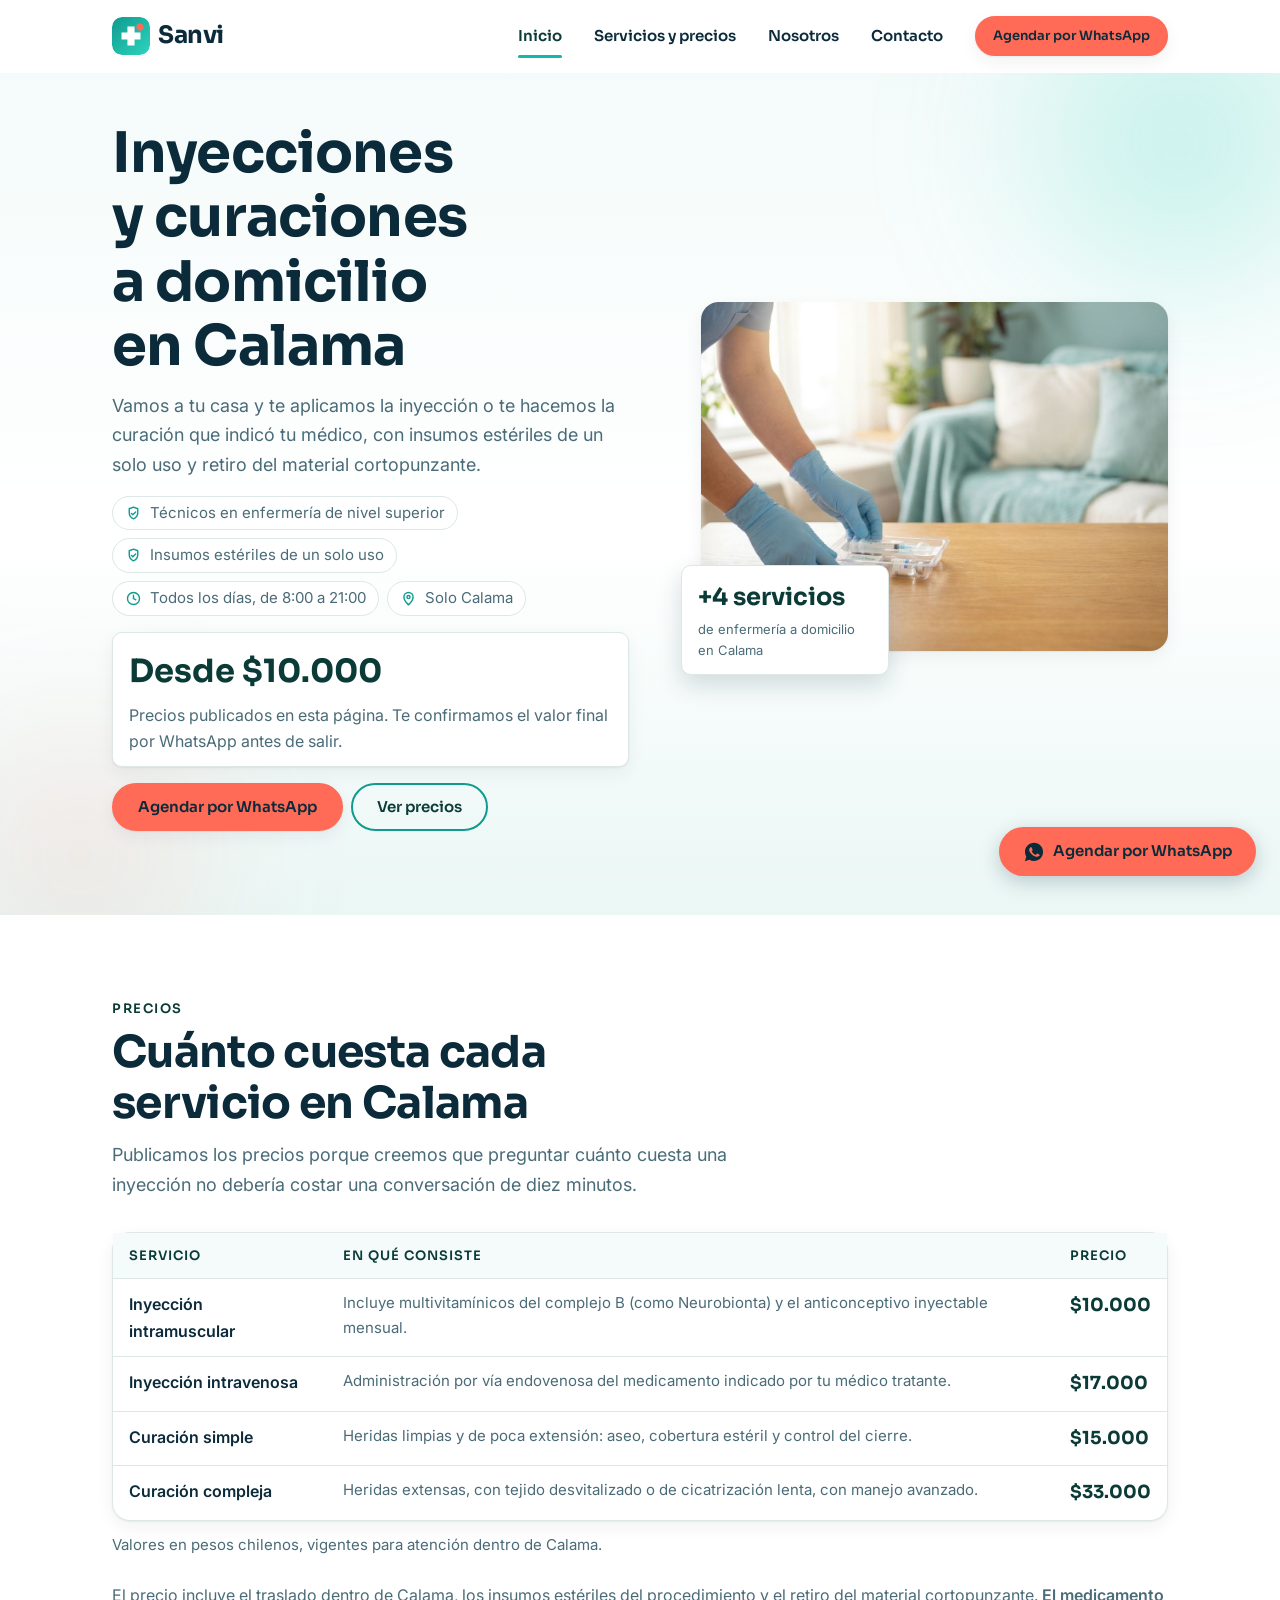
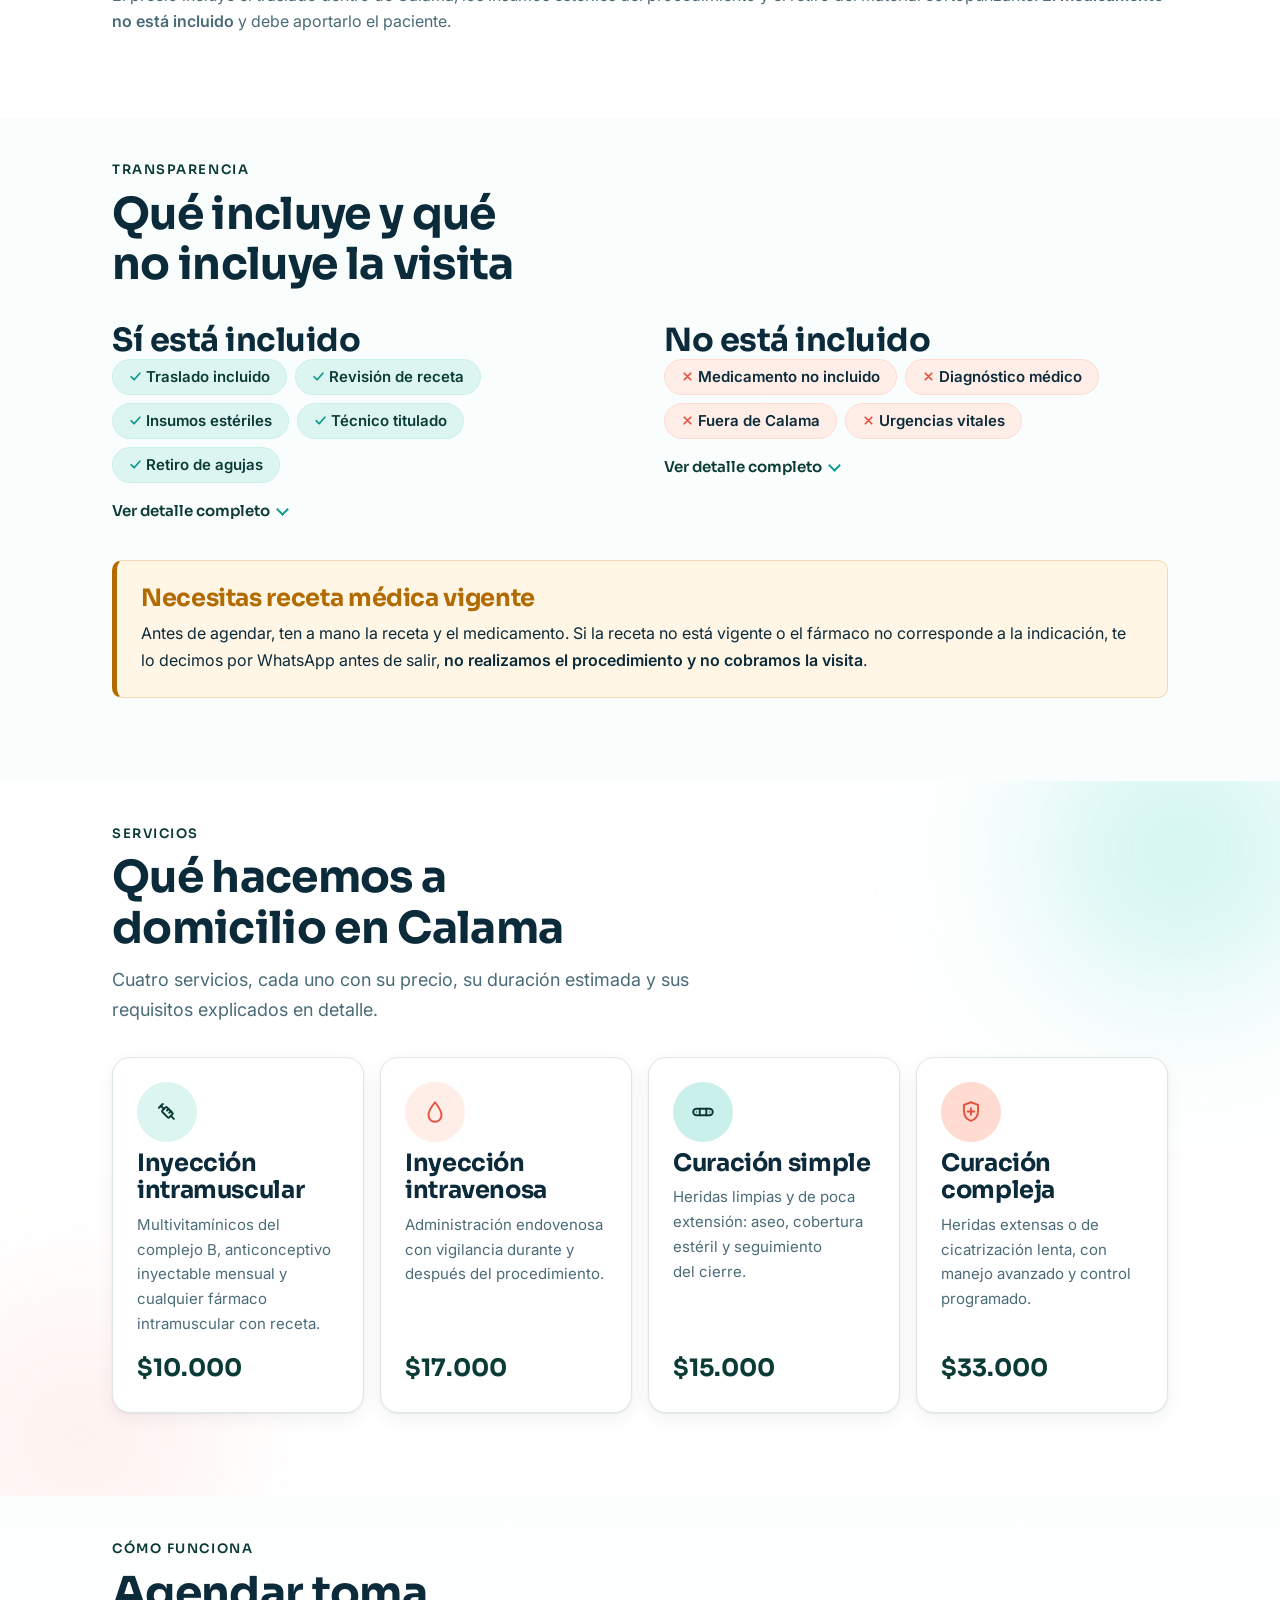
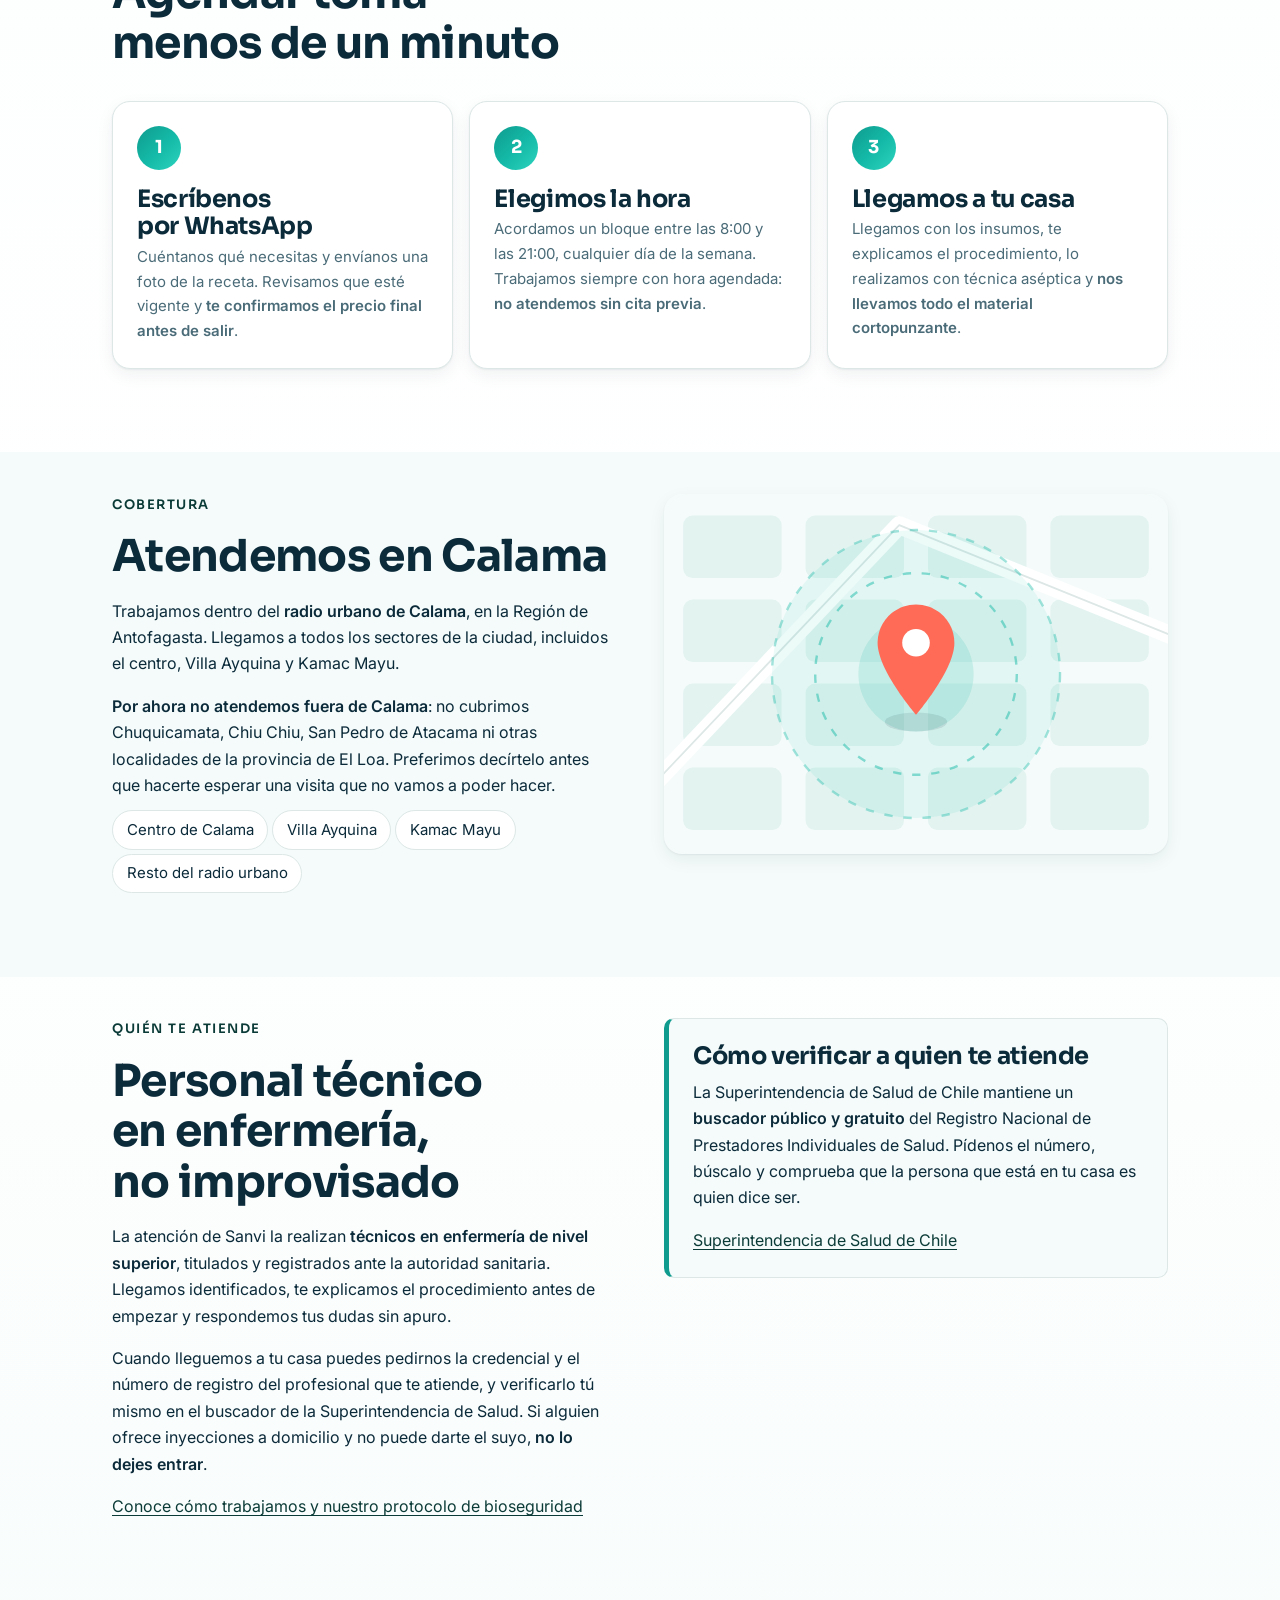
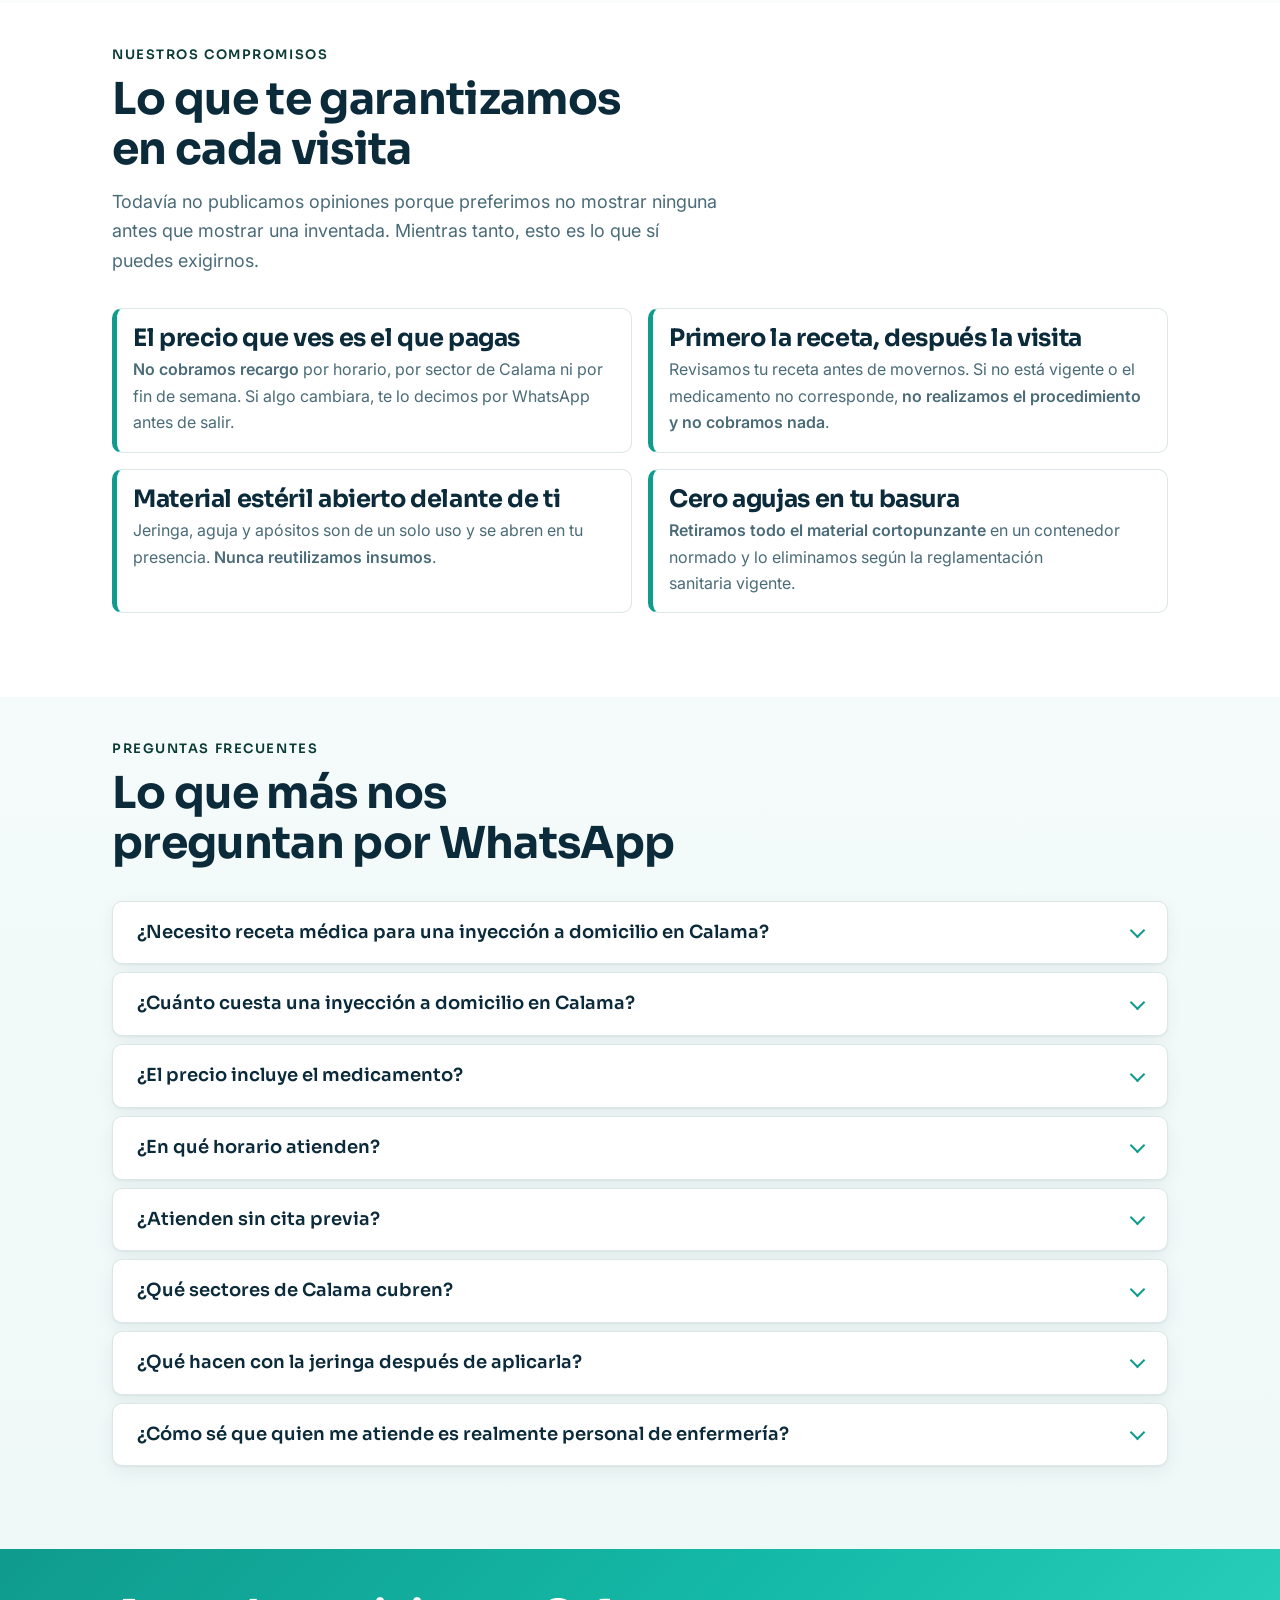
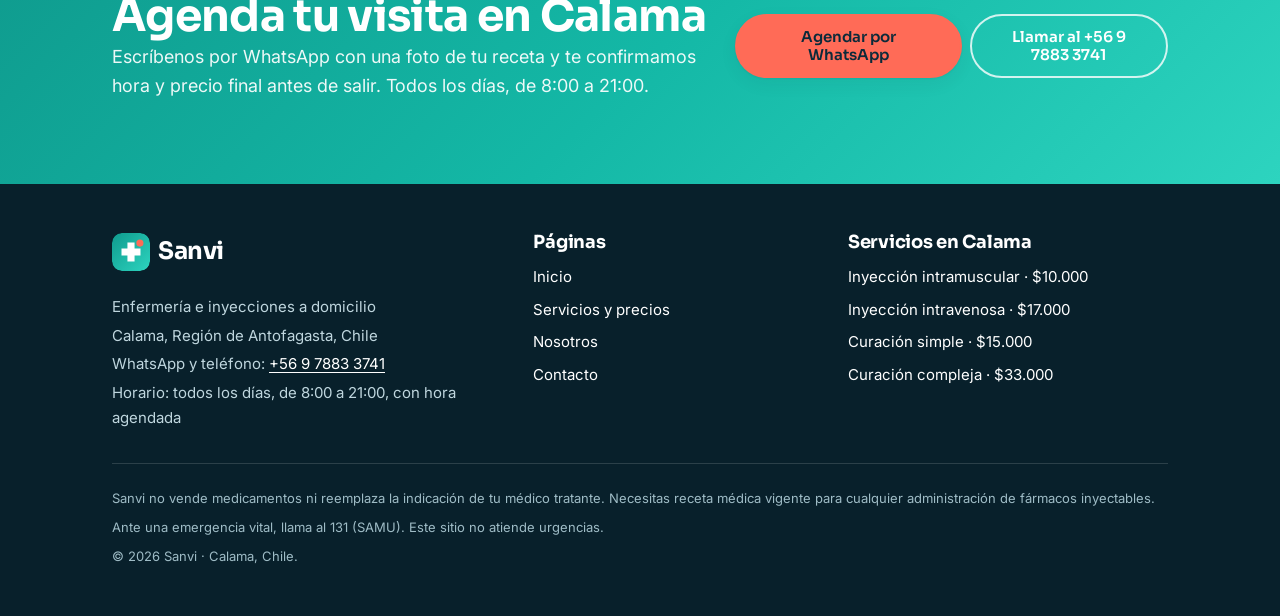
==== commit 6b4f7dcb: "feat: patron chip-resumen + detalle expandible para checklists largas El dueno sintio el sitio como " ====
--- a/sitio-sanvi/index.html
+++ b/sitio-sanvi/index.html
@@ -297,22 +297,41 @@
       <div class="split">
         <div class="stack">
           <h3>Sí está incluido</h3>
-          <ul class="checklist">
-            <li><strong>El traslado hasta tu domicilio</strong>, dentro de Calama.</li>
-            <li>La <strong>revisión de tu receta médica</strong> y de que el medicamento corresponda a la indicación.</li>
-            <li>Jeringa, aguja, antiséptico y apósitos <strong>estériles de un solo uso</strong>, abiertos delante de ti.</li>
-            <li>El procedimiento realizado con técnica aséptica por un <strong>técnico en enfermería de nivel superior</strong>.</li>
-            <li>El <strong>retiro de todo el material cortopunzante</strong> en un contenedor normado.</li>
+          <ul class="chip-row">
+            <li class="chip chip--yes"><svg class="chip__icon" viewBox="0 0 24 24" aria-hidden="true" focusable="false"><path d="M4 12.5 9.5 18 20 6" fill="none" stroke="currentColor" stroke-width="3.2" stroke-linecap="round" stroke-linejoin="round"/></svg>Traslado incluido</li>
+            <li class="chip chip--yes"><svg class="chip__icon" viewBox="0 0 24 24" aria-hidden="true" focusable="false"><path d="M4 12.5 9.5 18 20 6" fill="none" stroke="currentColor" stroke-width="3.2" stroke-linecap="round" stroke-linejoin="round"/></svg>Revisión de receta</li>
+            <li class="chip chip--yes"><svg class="chip__icon" viewBox="0 0 24 24" aria-hidden="true" focusable="false"><path d="M4 12.5 9.5 18 20 6" fill="none" stroke="currentColor" stroke-width="3.2" stroke-linecap="round" stroke-linejoin="round"/></svg>Insumos estériles</li>
+            <li class="chip chip--yes"><svg class="chip__icon" viewBox="0 0 24 24" aria-hidden="true" focusable="false"><path d="M4 12.5 9.5 18 20 6" fill="none" stroke="currentColor" stroke-width="3.2" stroke-linecap="round" stroke-linejoin="round"/></svg>Técnico titulado</li>
+            <li class="chip chip--yes"><svg class="chip__icon" viewBox="0 0 24 24" aria-hidden="true" focusable="false"><path d="M4 12.5 9.5 18 20 6" fill="none" stroke="currentColor" stroke-width="3.2" stroke-linecap="round" stroke-linejoin="round"/></svg>Retiro de agujas</li>
           </ul>
+          <details class="detail-expand">
+            <summary>Ver detalle completo</summary>
+            <ul class="checklist">
+              <li><strong>El traslado hasta tu domicilio</strong>, dentro de Calama.</li>
+              <li>La <strong>revisión de tu receta médica</strong> y de que el medicamento corresponda a la indicación.</li>
+              <li>Jeringa, aguja, antiséptico y apósitos <strong>estériles de un solo uso</strong>, abiertos delante de ti.</li>
+              <li>El procedimiento realizado con técnica aséptica por un <strong>técnico en enfermería de nivel superior</strong>.</li>
+              <li>El <strong>retiro de todo el material cortopunzante</strong> en un contenedor normado.</li>
+            </ul>
+          </details>
         </div>
         <div class="stack">
           <h3>No está incluido</h3>
-          <ul class="checklist checklist--no">
-            <li><strong>El medicamento.</strong> En Chile su venta corresponde exclusivamente a farmacias autorizadas.</li>
-            <li><strong>El diagnóstico médico o el cambio de tu indicación</strong>: trabajamos con la receta de tu médico tratante.</li>
-            <li>La atención <strong>fuera de Calama</strong>.</li>
-            <li>Las urgencias vitales. Ante una emergencia, <strong>llama al 131 (SAMU)</strong>.</li>
+          <ul class="chip-row">
+            <li class="chip chip--no"><svg class="chip__icon" viewBox="0 0 24 24" aria-hidden="true" focusable="false"><path d="M6 6l12 12M18 6L6 18" fill="none" stroke="currentColor" stroke-width="3.2" stroke-linecap="round"/></svg>Medicamento no incluido</li>
+            <li class="chip chip--no"><svg class="chip__icon" viewBox="0 0 24 24" aria-hidden="true" focusable="false"><path d="M6 6l12 12M18 6L6 18" fill="none" stroke="currentColor" stroke-width="3.2" stroke-linecap="round"/></svg>Diagnóstico médico</li>
+            <li class="chip chip--no"><svg class="chip__icon" viewBox="0 0 24 24" aria-hidden="true" focusable="false"><path d="M6 6l12 12M18 6L6 18" fill="none" stroke="currentColor" stroke-width="3.2" stroke-linecap="round"/></svg>Fuera de Calama</li>
+            <li class="chip chip--no"><svg class="chip__icon" viewBox="0 0 24 24" aria-hidden="true" focusable="false"><path d="M6 6l12 12M18 6L6 18" fill="none" stroke="currentColor" stroke-width="3.2" stroke-linecap="round"/></svg>Urgencias vitales</li>
           </ul>
+          <details class="detail-expand">
+            <summary>Ver detalle completo</summary>
+            <ul class="checklist checklist--no">
+              <li><strong>El medicamento.</strong> En Chile su venta corresponde exclusivamente a farmacias autorizadas.</li>
+              <li><strong>El diagnóstico médico o el cambio de tu indicación</strong>: trabajamos con la receta de tu médico tratante.</li>
+              <li>La atención <strong>fuera de Calama</strong>.</li>
+              <li>Las urgencias vitales. Ante una emergencia, <strong>llama al 131 (SAMU)</strong>.</li>
+            </ul>
+          </details>
         </div>
       </div>
       <div class="callout callout--warn u-mt-3">
--- a/sitio-sanvi/assets/css/components.css
+++ b/sitio-sanvi/assets/css/components.css
@@ -681,6 +681,56 @@
 }
 
 /* --------------------------------------------------------------------------
+   8.1 Chips de resumen + detalle expandible
+   Patron de "resumen visual + detalle completo": antes de cada .checklist
+   larga (4 o mas items en frases completas), una fila de chips cortos
+   (2-4 palabras) da el vistazo rapido; la frase completa original no se
+   toca, solo se traslada dentro de un <details class="detail-expand"> que
+   reutiliza el mismo <ul class="checklist"> de siempre. Los iconos del chip
+   son los mismos trazos de check/x que .checklist, solo que en miniatura y
+   coloreados via currentColor para heredar el tono de cada variante.
+   -------------------------------------------------------------------------- */
+.chip-row {
+  display: flex;
+  flex-wrap: wrap;
+  gap: var(--sp-3);
+  list-style: none;
+  padding: 0;
+  margin: 0;
+}
+
+.chip {
+  display: inline-flex;
+  align-items: center;
+  gap: var(--sp-2);
+  padding: var(--sp-3) var(--sp-5);
+  border: 1px solid transparent;
+  border-radius: var(--r-pill);
+  font-size: var(--fs-300);
+  font-weight: 600;
+  line-height: 1.2;
+  white-space: nowrap;
+}
+
+.chip__icon { flex: none; width: 13px; height: 13px; }
+
+.chip--yes {
+  background: var(--c-teal-100);
+  border-color: var(--c-teal-150);
+  color: var(--c-teal-900);
+}
+
+.chip--yes .chip__icon { color: var(--c-teal-500); }
+
+.chip--no {
+  background: var(--c-coral-050);
+  border-color: var(--c-coral-100);
+  color: var(--c-ink);
+}
+
+.chip--no .chip__icon { color: var(--c-coral-600); }
+
+/* --------------------------------------------------------------------------
    9. Avisos
    -------------------------------------------------------------------------- */
 .callout {
@@ -762,6 +812,58 @@
 .faq__item > div {
   padding: 0 var(--sp-6) var(--sp-6);
   color: var(--c-muted);
+}
+
+/* --------------------------------------------------------------------------
+   10.1 Detalle expandible (chip-row + <details>)
+   Acompana a .chip-row: mismo mecanismo nativo <details>/<summary> que .faq,
+   sin JavaScript, pero con una presentacion mas discreta (sin tarjeta propia)
+   porque vive dentro de una seccion que ya tiene su propio fondo. Reutiliza
+   la flecha giratoria de .faq__item para que el gesto de abrir/cerrar sea
+   consistente en todo el sitio.
+   -------------------------------------------------------------------------- */
+.detail-expand {
+  margin-top: var(--sp-4);
+}
+
+.detail-expand summary {
+  display: inline-flex;
+  align-items: center;
+  gap: var(--sp-3);
+  padding: var(--sp-2) 0;
+  list-style: none;
+  cursor: pointer;
+  font-family: var(--font-display);
+  font-size: var(--fs-300);
+  font-weight: 600;
+  color: var(--c-teal-900);
+}
+
+.detail-expand summary::-webkit-details-marker { display: none; }
+
+.detail-expand summary:hover { color: var(--c-teal-500); }
+
+.detail-expand summary::after {
+  content: "";
+  flex: none;
+  width: 9px;
+  height: 9px;
+  margin-top: -3px;
+  border-right: 2px solid var(--c-teal-500);
+  border-bottom: 2px solid var(--c-teal-500);
+  transform: rotate(45deg);
+  transition: transform 0.2s ease;
+}
+
+.detail-expand[open] summary::after {
+  margin-top: 3px;
+  transform: rotate(-135deg);
+}
+
+.detail-expand > .checklist {
+  margin-top: var(--sp-5);
+  padding-top: var(--sp-5);
+  border-top: 1px dashed var(--c-line);
 }
 
 /* --------------------------------------------------------------------------
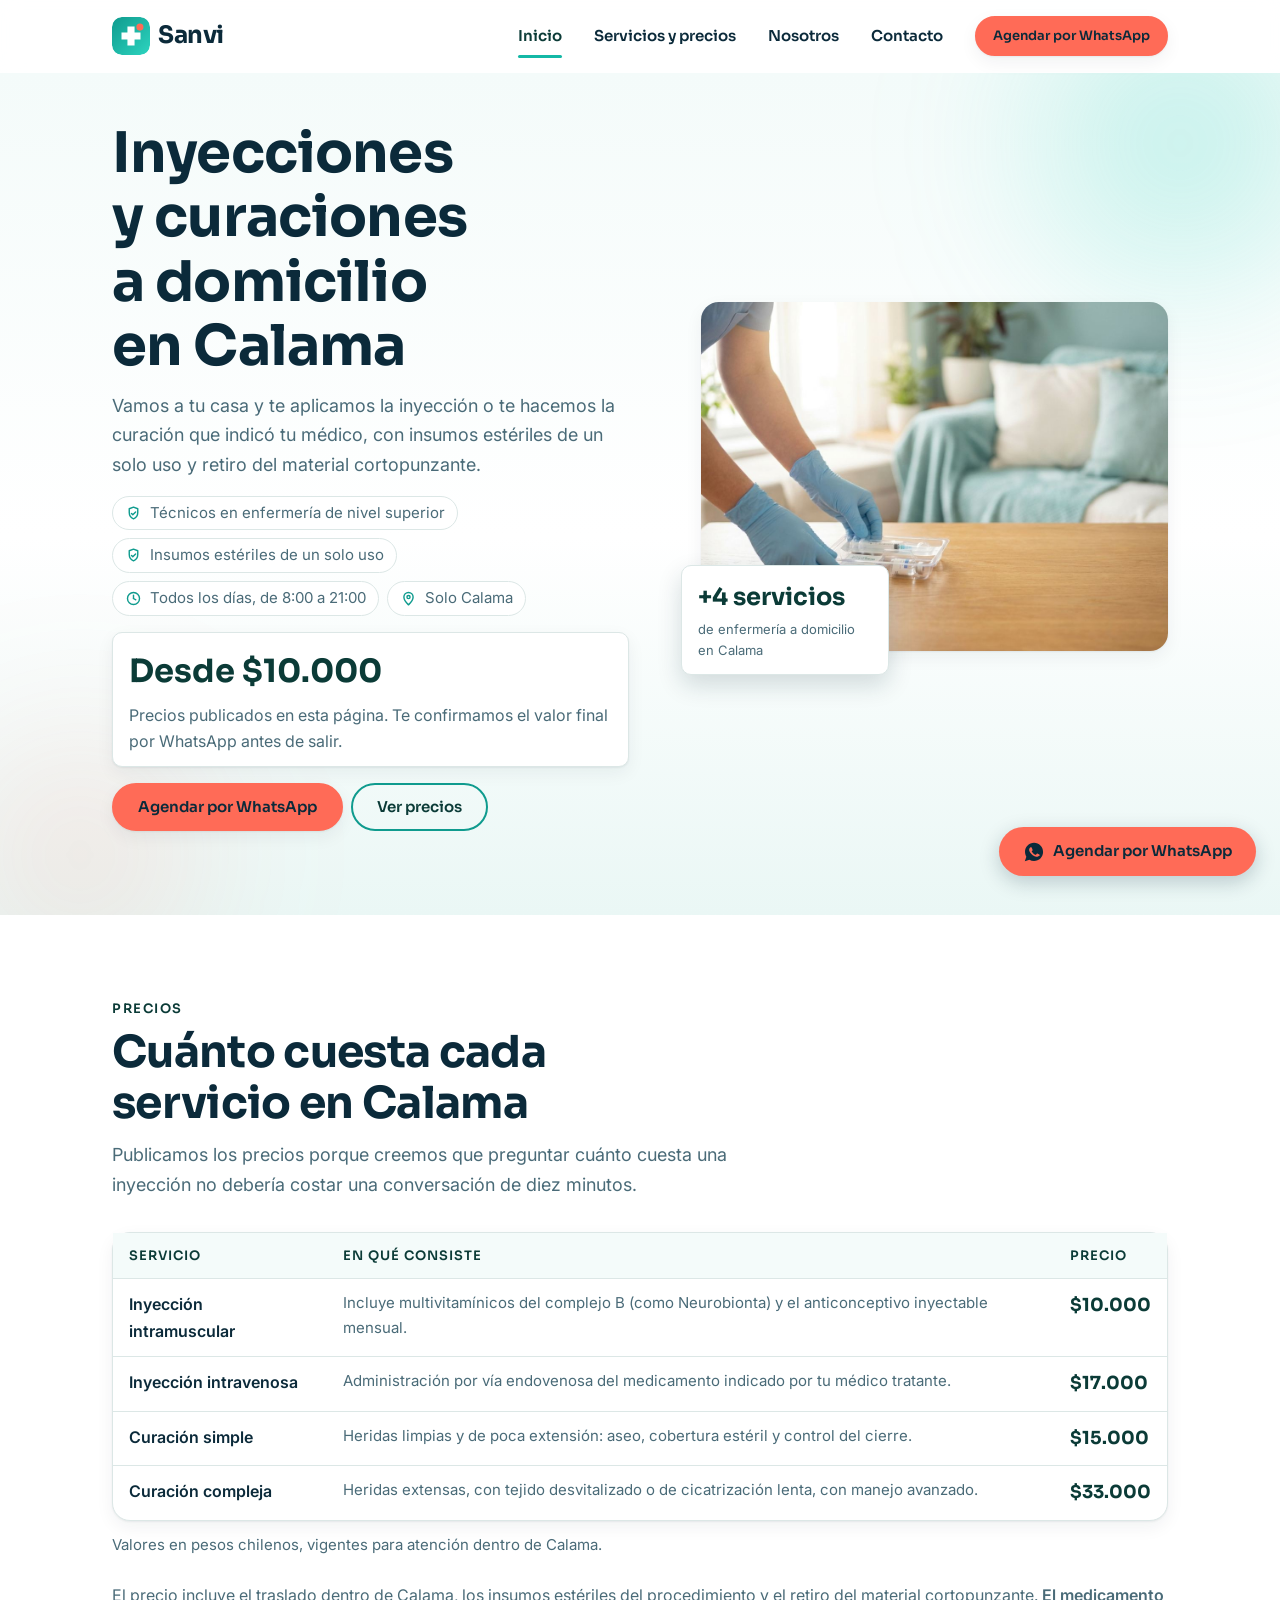
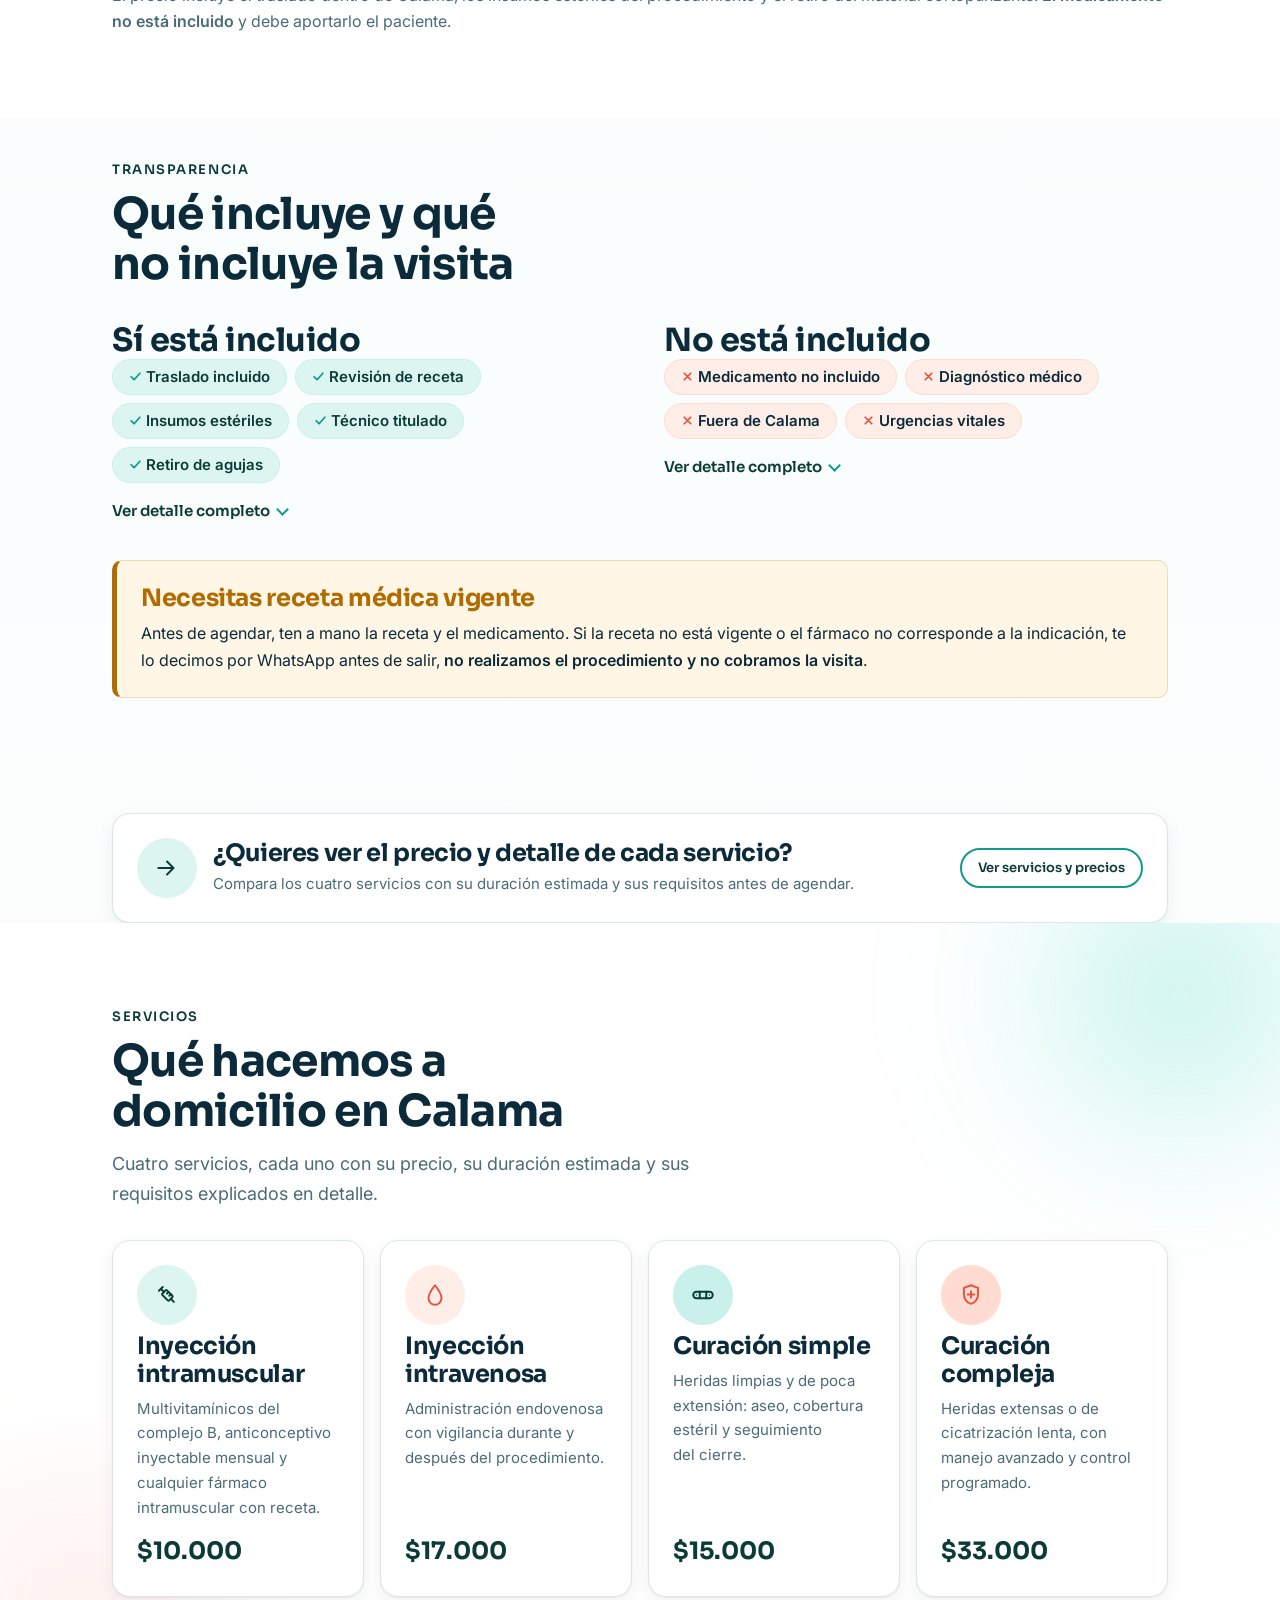
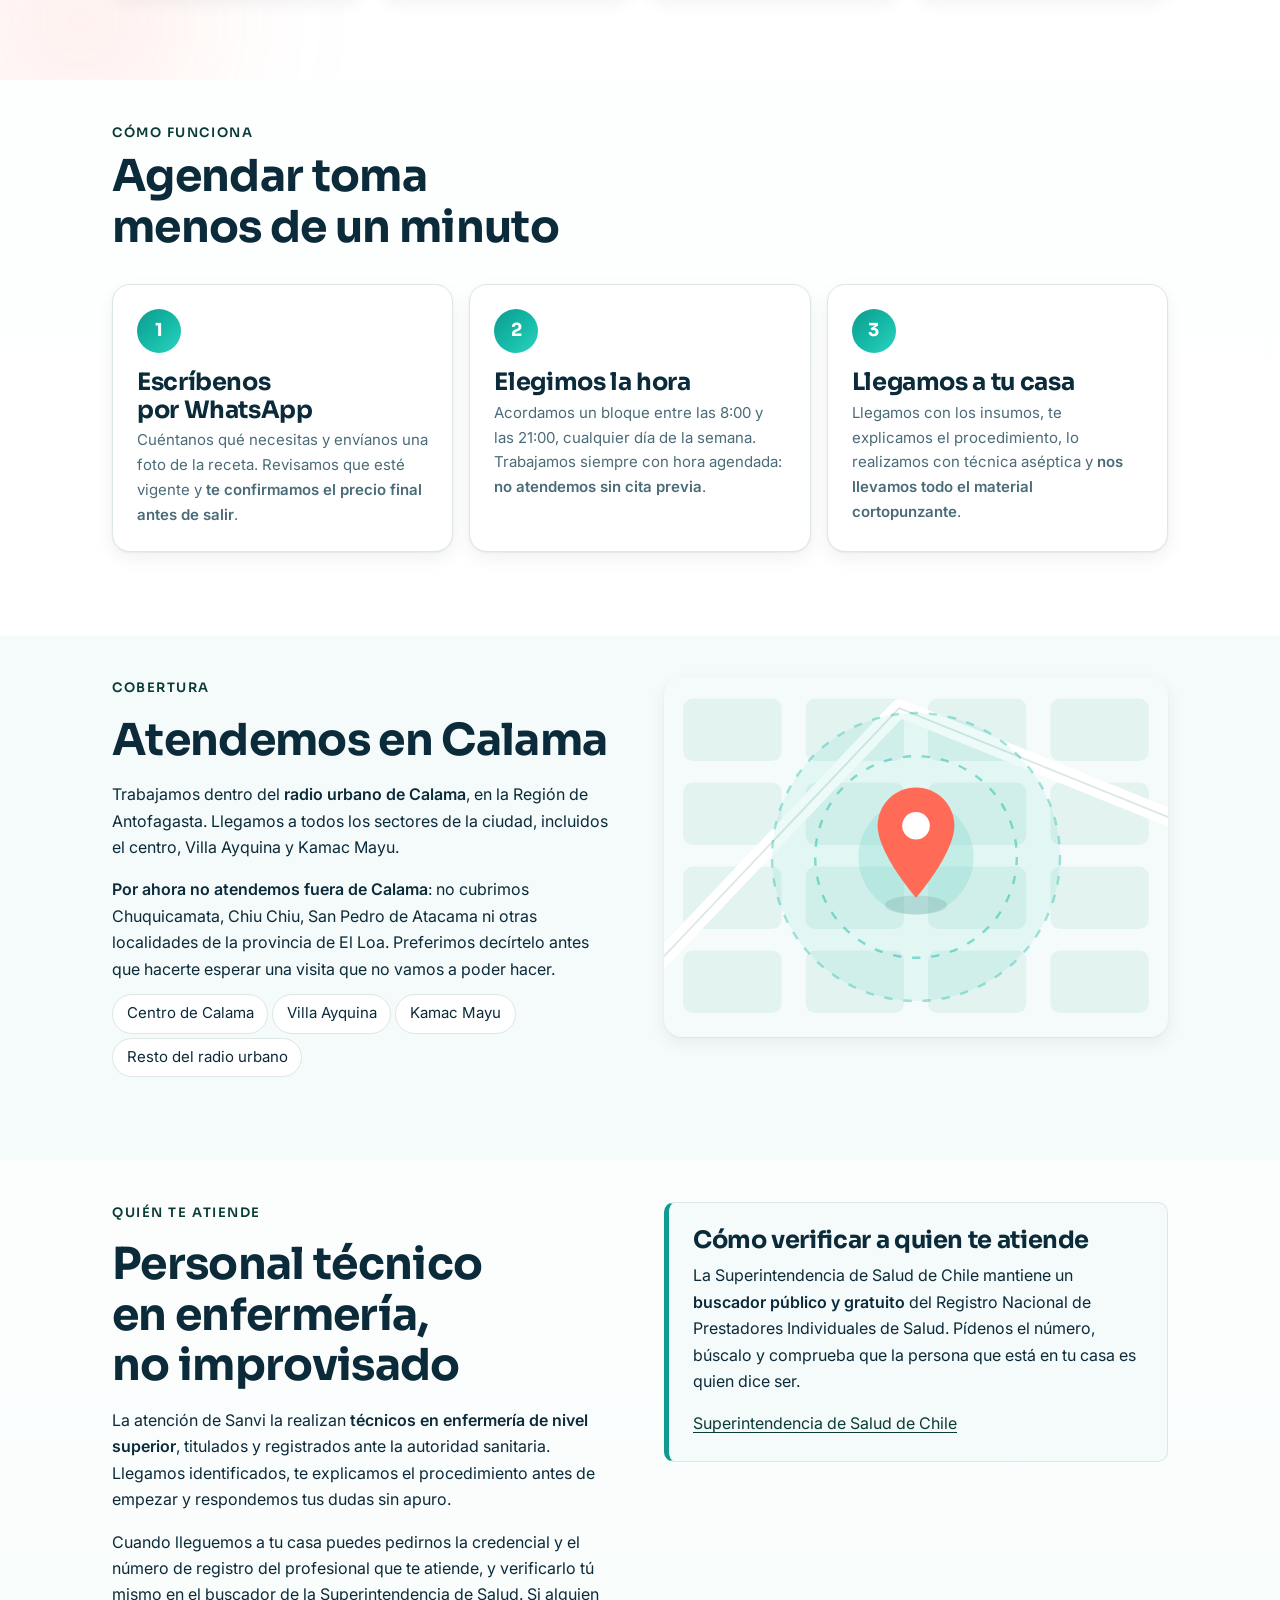
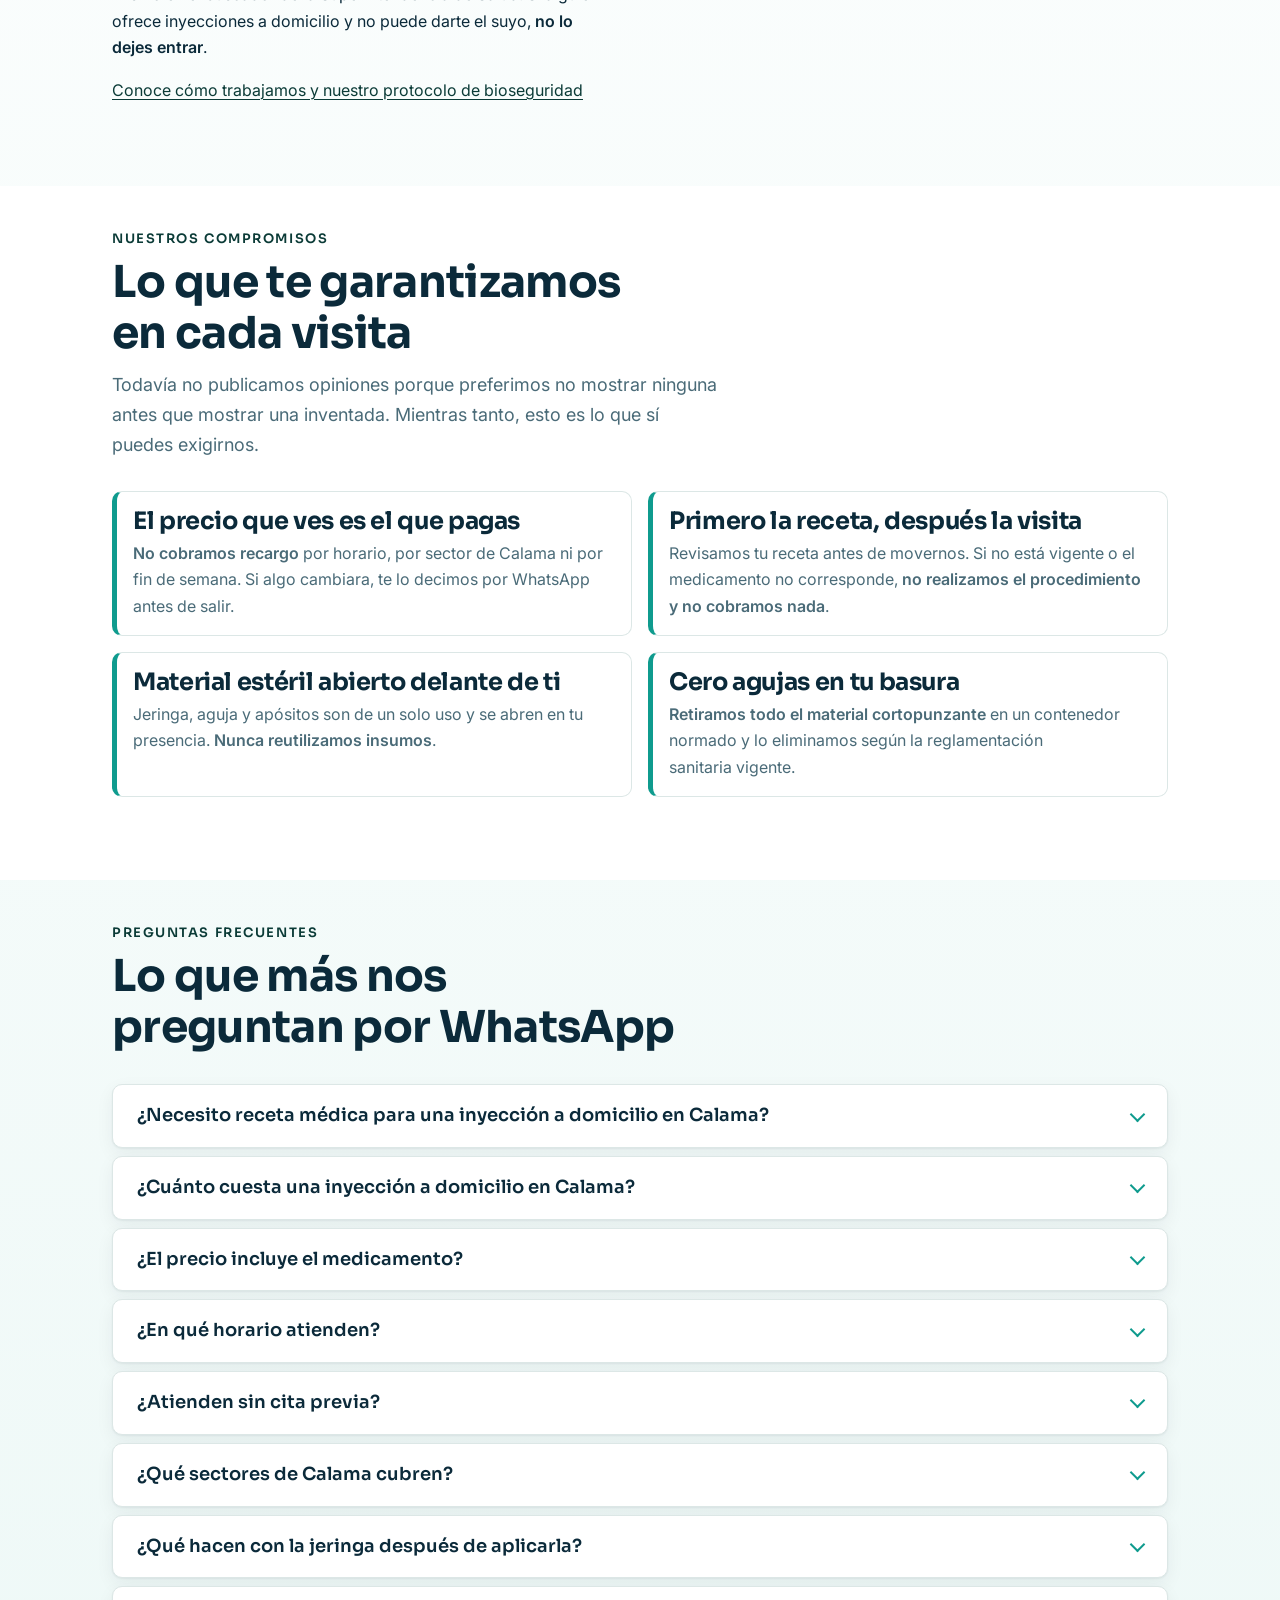
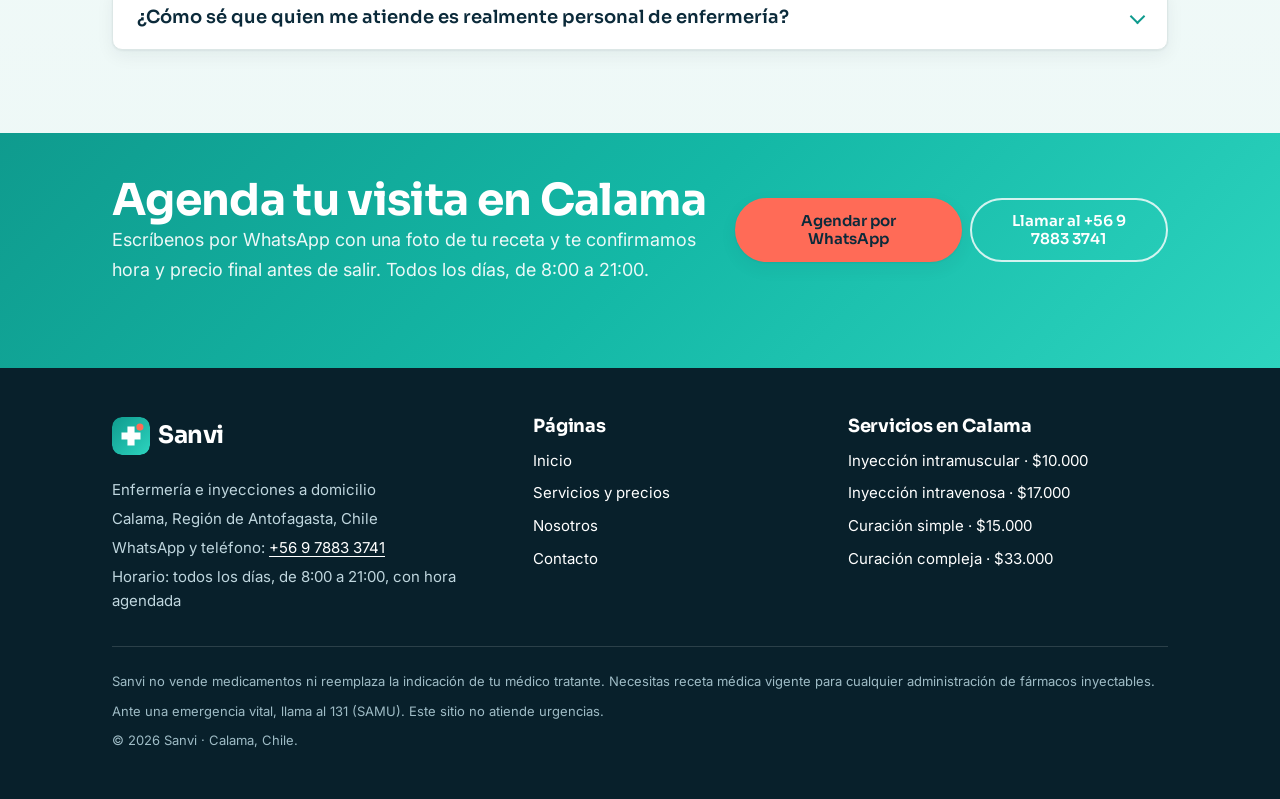
==== commit 0c7485e5: "feat: tarjetas de navegacion interna (cluster nav) en index/servicios/nosotros Anade un componente l" ====
--- a/sitio-sanvi/index.html
+++ b/sitio-sanvi/index.html
@@ -341,6 +341,17 @@
     </div>
   </section>
 
+  <div class="container u-mt-3">
+    <div class="nav-cue">
+      <span class="nav-cue__icon card__icon" aria-hidden="true"><svg viewBox="0 0 24 24" width="24" height="24" fill="none" stroke="currentColor" stroke-width="1.8" stroke-linecap="round" stroke-linejoin="round" focusable="false"><line x1="4" y1="12" x2="17" y2="12"/><polyline points="12 6 18 12 12 18"/></svg></span>
+      <div class="nav-cue__body">
+        <h3>¿Quieres ver el precio y detalle de cada servicio?</h3>
+        <p>Compara los cuatro servicios con su duración estimada y sus requisitos antes de agendar.</p>
+      </div>
+      <a class="btn btn--ghost btn--sm nav-cue__action" href="servicios.html">Ver servicios y precios</a>
+    </div>
+  </div>
+
   <section class="section section--surface bg-blobs" id="servicios">
     <div class="container">
       <div class="section__head">
--- a/sitio-sanvi/assets/css/components.css
+++ b/sitio-sanvi/assets/css/components.css
@@ -472,6 +472,45 @@
   font-size: var(--fs-600);
   font-weight: 700;
   color: var(--c-teal-900);
+}
+
+/* --------------------------------------------------------------------------
+   5.1 Tarjeta de navegacion interna (cluster nav)
+   Aviso de transicion insertado en medio del contenido de una pagina, para
+   enlazar a otra pagina sin repetir el peso visual de .cta-band (fondo en
+   degradado, tipografia grande) ni de la rejilla de .card (icono arriba,
+   varias tarjetas). Reutiliza el fondo/borde/sombra/radio de .card, el
+   circulo de .card__icon y el boton --ghost/--sm ya existentes: en fila
+   desde 640px, apilada en movil. Uso puntual (1 por pagina, en un punto de
+   transicion de contenido) para no competir con la CTA principal de cierre.
+   -------------------------------------------------------------------------- */
+.nav-cue {
+  display: flex;
+  flex-direction: column;
+  align-items: flex-start;
+  gap: var(--sp-5);
+  padding: var(--sp-6);
+  background: var(--c-surface);
+  border: 1px solid var(--c-line);
+  border-radius: var(--r-lg);
+  box-shadow: var(--shadow-sm);
+}
+
+.nav-cue__icon { flex: none; }
+
+.nav-cue__body { display: grid; gap: var(--sp-2); flex: 1; }
+
+.nav-cue__body h3 { font-size: var(--fs-600); }
+
+.nav-cue__body p { margin: 0; color: var(--c-muted); font-size: var(--fs-300); }
+
+.nav-cue__action { flex: none; }
+
+@media (min-width: 640px) {
+  .nav-cue {
+    flex-direction: row;
+    align-items: center;
+  }
 }
 
 /* --------------------------------------------------------------------------
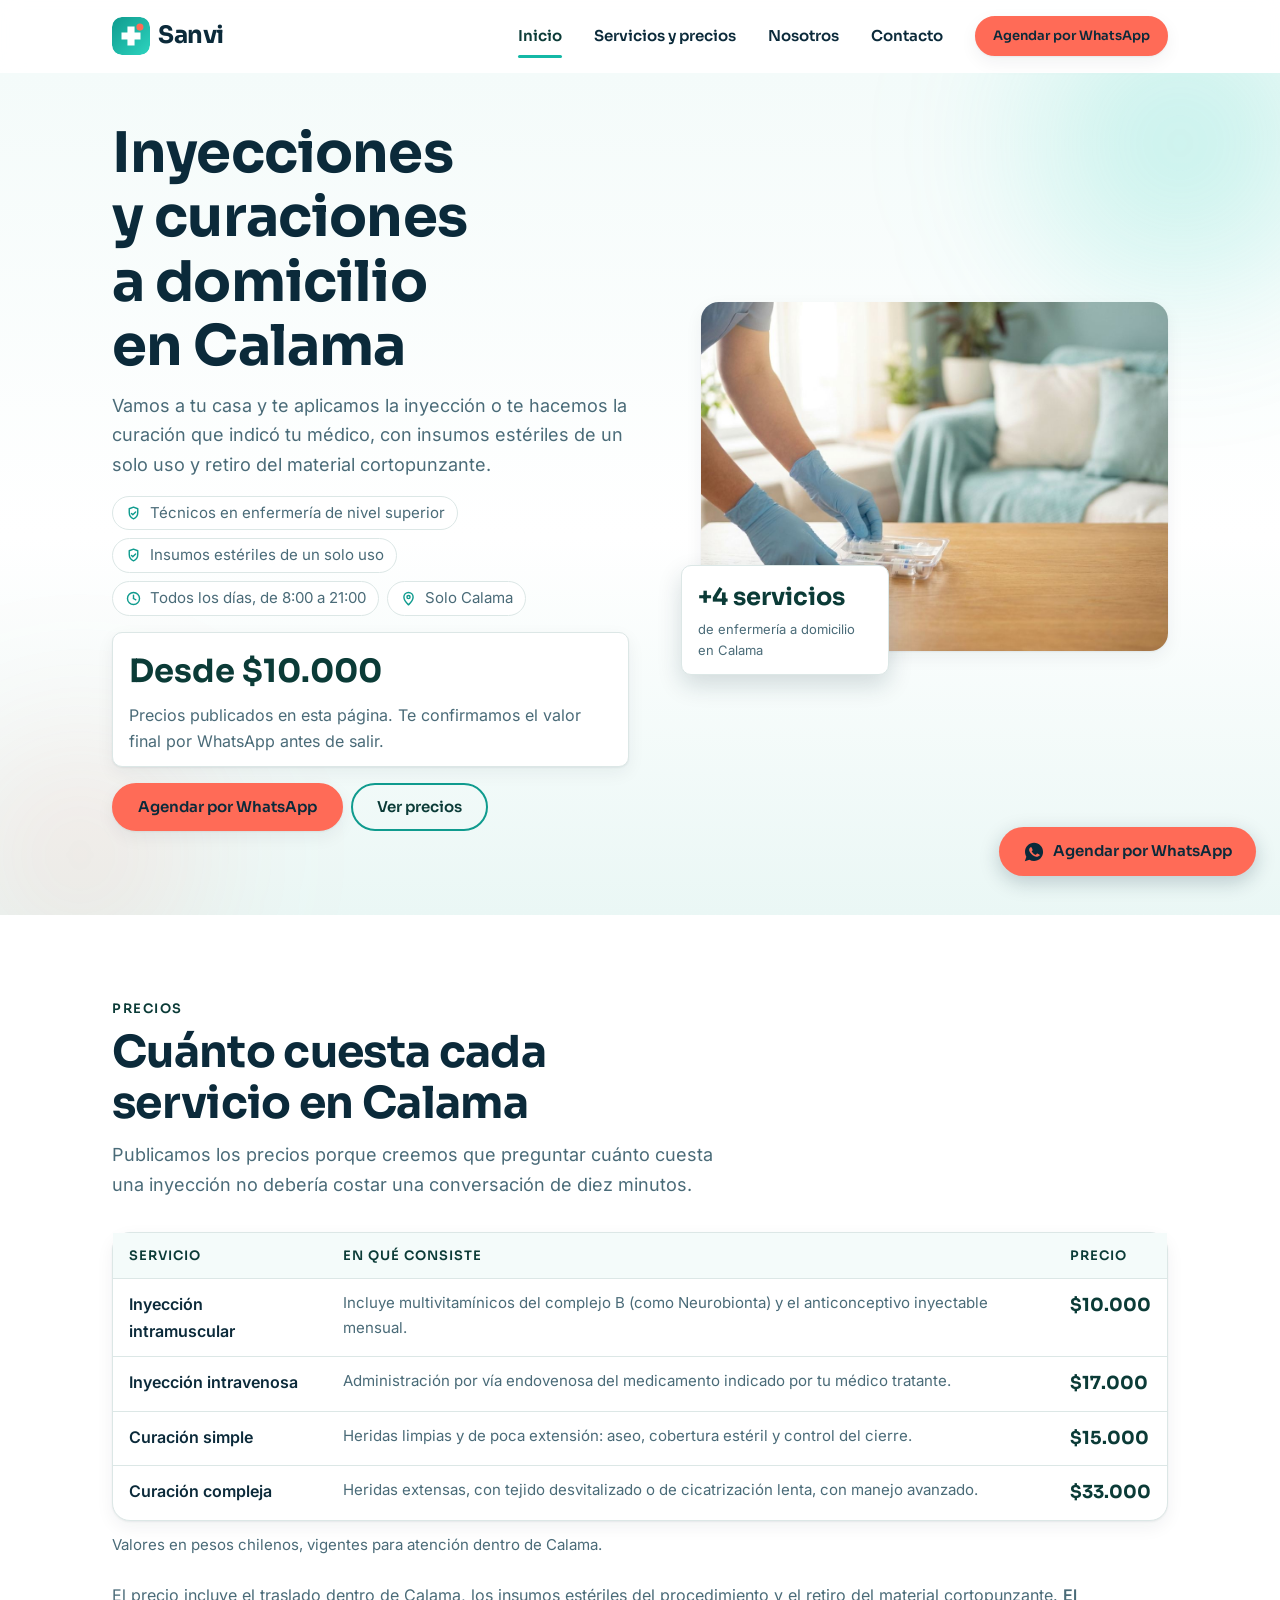
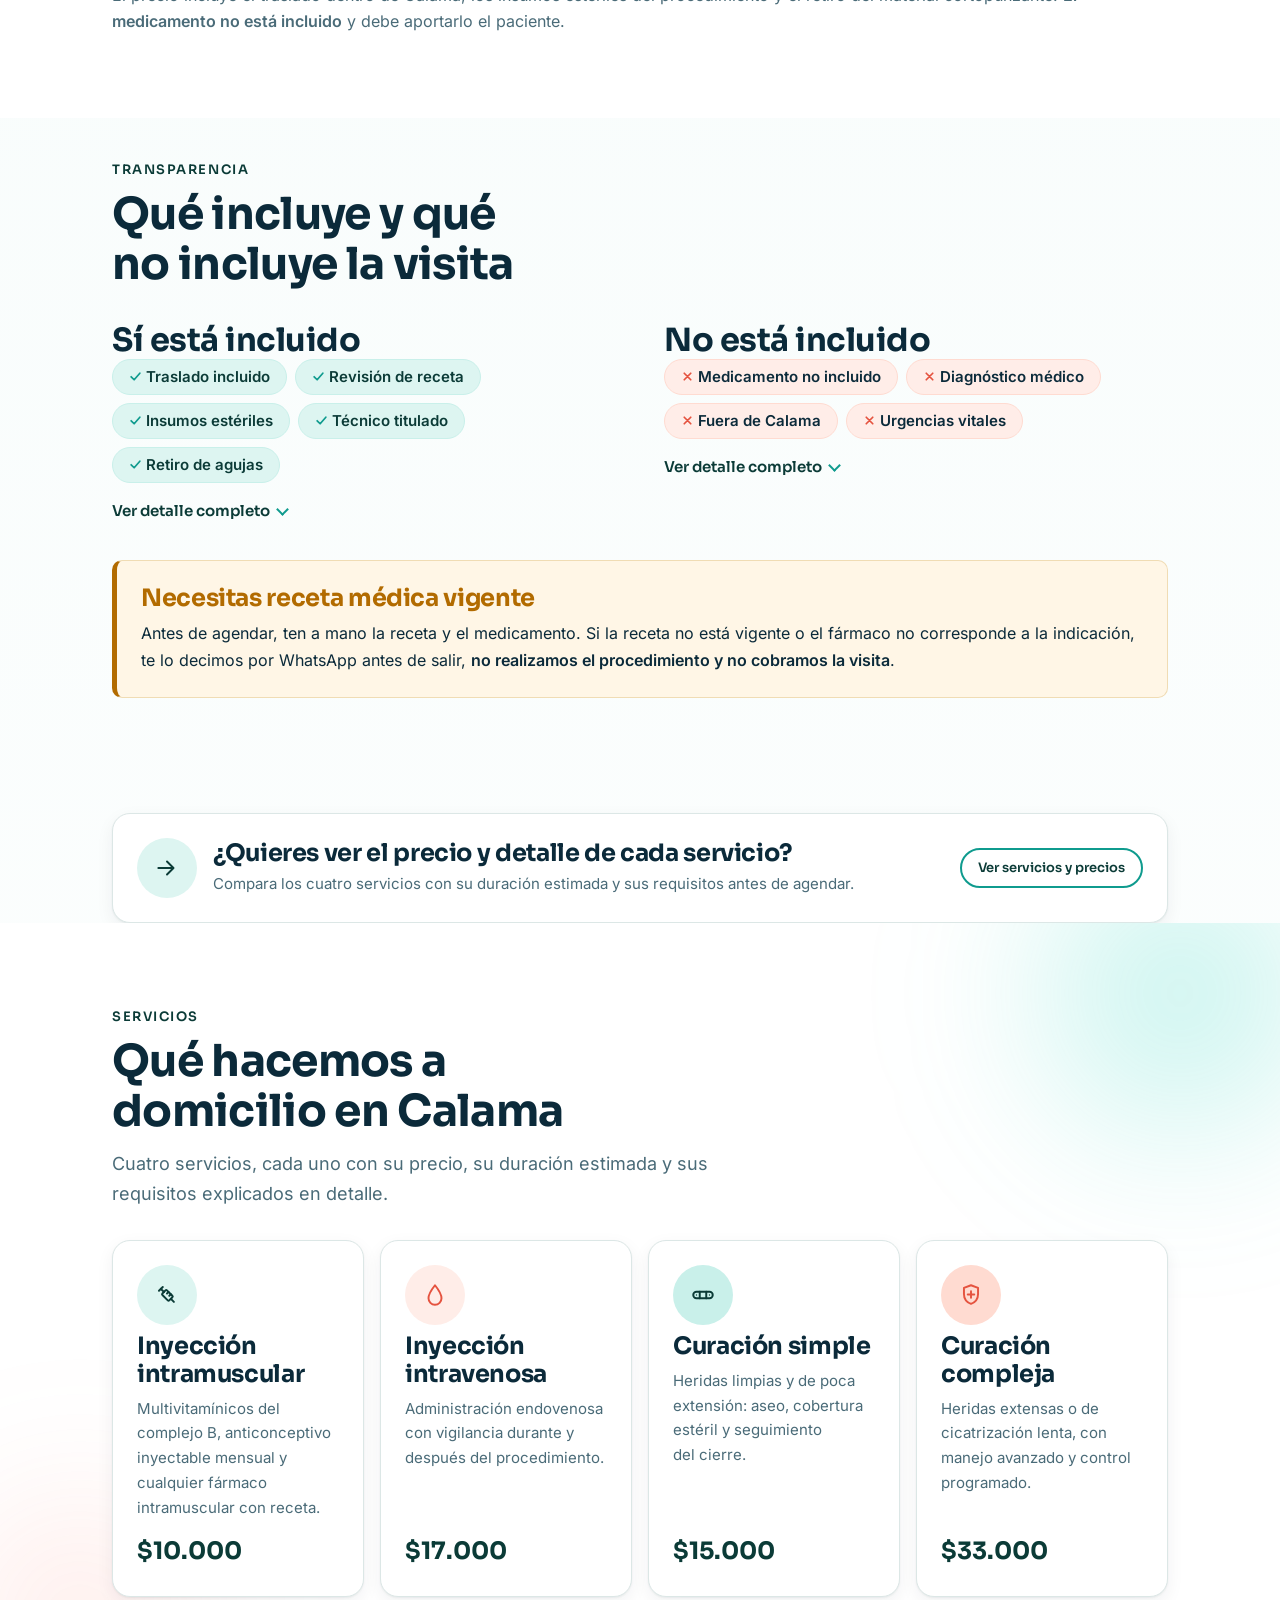
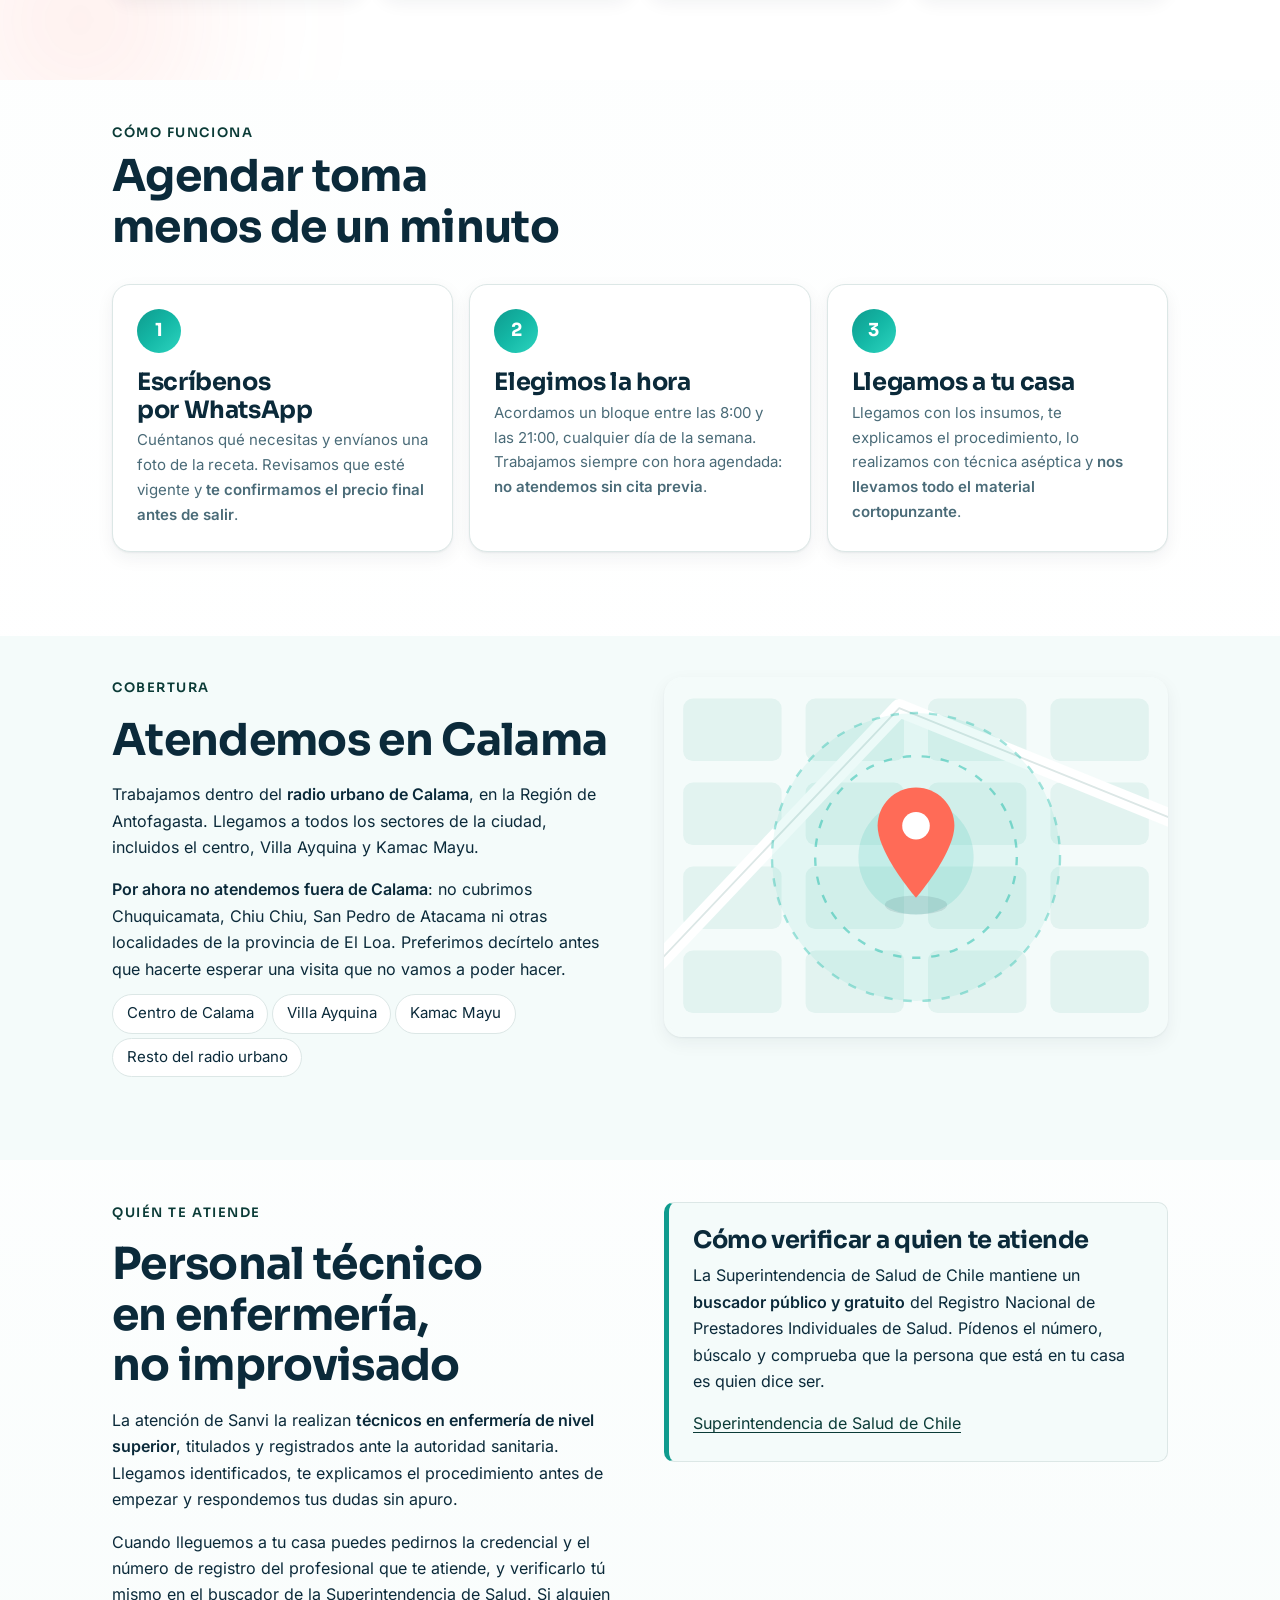
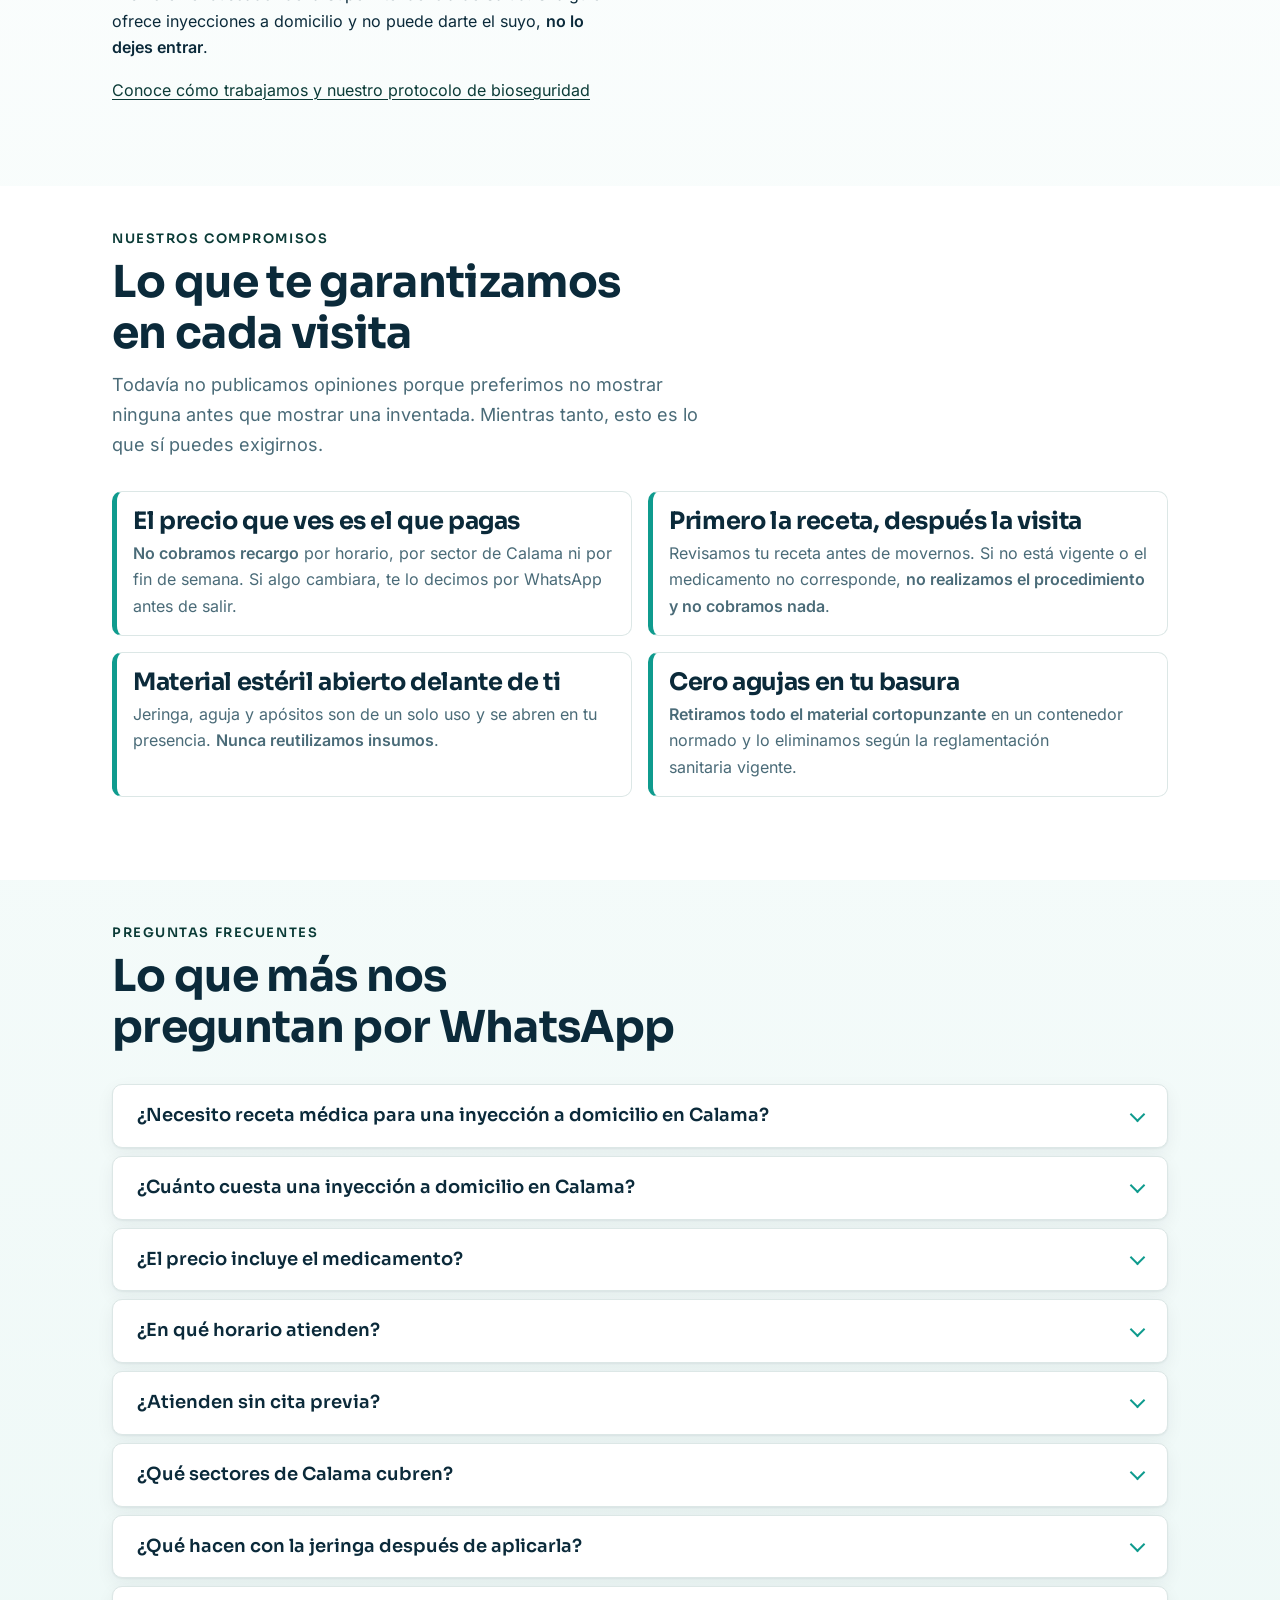
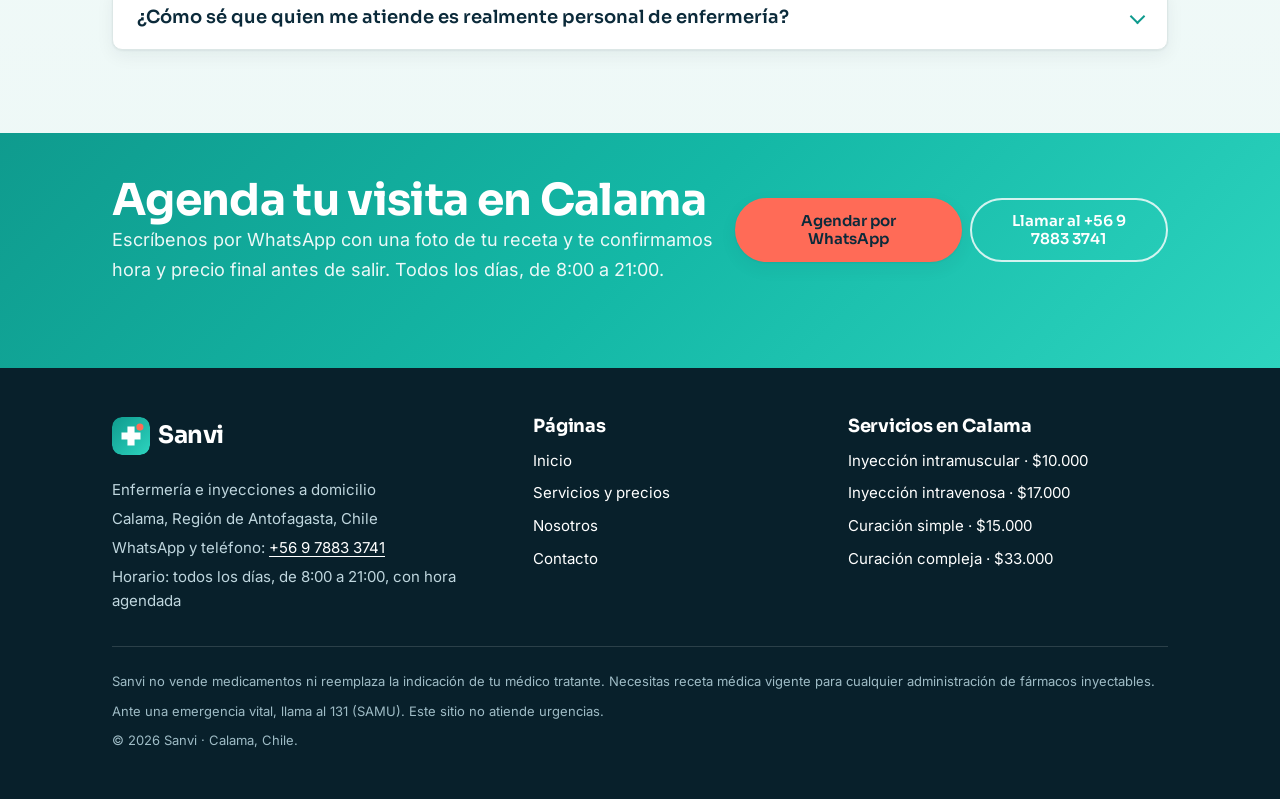
==== commit e7354dbb: "perf: autohospedar fuentes Sora/Inter en vez de Google Fonts Elimina las 2 conexiones externas (font" ====
--- a/sitio-sanvi/index.html
+++ b/sitio-sanvi/index.html
@@ -7,23 +7,22 @@
   <meta name="description" content="Enfermeria e inyecciones a domicilio en Calama. Intramuscular $10.000, intravenosa $17.000 y curaciones. Atencion de 8:00 a 21:00 con hora agendada.">
   <meta name="robots" content="index, follow, max-image-preview:large">
   <meta name="theme-color" content="#0F9B8E">
-  <link rel="canonical" href="https://www.sanvicalama.cl/">
+  <link rel="canonical" href="https://sanvi.cl/">
 
   <meta property="og:type" content="website">
   <meta property="og:locale" content="es_CL">
   <meta property="og:site_name" content="Sanvi">
-  <meta property="og:url" content="https://www.sanvicalama.cl/">
+  <meta property="og:url" content="https://sanvi.cl/">
   <meta property="og:title" content="Sanvi | Enfermeria e inyecciones a domicilio en Calama">
   <meta property="og:description" content="Enfermeria e inyecciones a domicilio en Calama. Intramuscular $10.000, intravenosa $17.000 y curaciones. Atencion de 8:00 a 21:00 con hora agendada.">
-  <meta property="og:image" content="https://www.sanvicalama.cl/assets/img/og-sanvi.png">
+  <meta property="og:image" content="https://sanvi.cl/assets/img/og-sanvi.png">
   <meta property="og:image:width" content="1200">
   <meta property="og:image:height" content="630">
   <meta property="og:image:alt" content="Sanvi — Enfermería e inyecciones a domicilio en Calama">
   <meta name="twitter:card" content="summary_large_image">
 
-  <link rel="preconnect" href="https://fonts.googleapis.com">
-  <link rel="preconnect" href="https://fonts.gstatic.com" crossorigin>
-  <link rel="stylesheet" href="https://fonts.googleapis.com/css2?family=Inter:wght@400;500;600&family=Sora:wght@600;700&display=swap">
+  <link rel="preload" as="font" type="font/woff2" crossorigin href="assets/fonts/inter-latin.woff2">
+  <link rel="preload" as="font" type="font/woff2" crossorigin href="assets/fonts/sora-latin.woff2">
 
   <link rel="stylesheet" href="assets/css/base.css">
   <link rel="stylesheet" href="assets/css/components.css">
@@ -36,21 +35,21 @@
   "@graph": [
     {
       "@type": "MedicalBusiness",
-      "@id": "https://www.sanvicalama.cl/#business",
+      "@id": "https://sanvi.cl/#business",
       "additionalType": ["https://schema.org/Nursing", "https://www.wikidata.org/wiki/Q1145306"],
       "name": "Sanvi",
       "alternateName": "Sanvi Enfermería a Domicilio Calama",
       "description": "Servicio móvil de enfermería a domicilio en Calama: inyecciones intramusculares e intravenosas y curaciones simples y complejas, realizadas por técnicos en enfermería de nivel superior. Atención todos los días de 8:00 a 21:00, con hora agendada.",
-      "url": "https://www.sanvicalama.cl/",
+      "url": "https://sanvi.cl/",
       "logo": {
         "@type": "ImageObject",
-        "@id": "https://www.sanvicalama.cl/#logo",
-        "url": "https://www.sanvicalama.cl/assets/img/logo-sanvi.png",
+        "@id": "https://sanvi.cl/#logo",
+        "url": "https://sanvi.cl/assets/img/logo-sanvi.png",
         "width": 512,
         "height": 512,
         "caption": "Sanvi, enfermería a domicilio en Calama"
       },
-      "image": "https://www.sanvicalama.cl/assets/img/og-sanvi.png",
+      "image": "https://sanvi.cl/assets/img/og-sanvi.png",
       "telephone": "+56978833741",
       "priceRange": "$$",
       "currenciesAccepted": "CLP",
@@ -101,90 +100,90 @@
           "areaServed": "CL"
         }
       ],
-      "hasOfferCatalog": {"@id": "https://www.sanvicalama.cl/#catalogo"}
+      "hasOfferCatalog": {"@id": "https://sanvi.cl/#catalogo"}
     },
     {
       "@type": "OfferCatalog",
-      "@id": "https://www.sanvicalama.cl/#catalogo",
+      "@id": "https://sanvi.cl/#catalogo",
       "name": "Servicios de enfermería a domicilio en Calama",
       "itemListElement": [
-        {"@type": "Offer", "position": 1, "priceCurrency": "CLP", "price": "10000", "availability": "https://schema.org/InStock", "url": "https://www.sanvicalama.cl/servicios.html#inyeccion-intramuscular", "itemOffered": {"@id": "https://www.sanvicalama.cl/servicios.html#inyeccion-intramuscular-service"}},
-        {"@type": "Offer", "position": 2, "priceCurrency": "CLP", "price": "17000", "availability": "https://schema.org/InStock", "url": "https://www.sanvicalama.cl/servicios.html#inyeccion-intravenosa", "itemOffered": {"@id": "https://www.sanvicalama.cl/servicios.html#inyeccion-intravenosa-service"}},
-        {"@type": "Offer", "position": 3, "priceCurrency": "CLP", "price": "15000", "availability": "https://schema.org/InStock", "url": "https://www.sanvicalama.cl/servicios.html#curacion-simple", "itemOffered": {"@id": "https://www.sanvicalama.cl/servicios.html#curacion-simple-service"}},
-        {"@type": "Offer", "position": 4, "priceCurrency": "CLP", "price": "33000", "availability": "https://schema.org/InStock", "url": "https://www.sanvicalama.cl/servicios.html#curacion-compleja", "itemOffered": {"@id": "https://www.sanvicalama.cl/servicios.html#curacion-compleja-service"}}
+        {"@type": "Offer", "position": 1, "priceCurrency": "CLP", "price": "10000", "availability": "https://schema.org/InStock", "url": "https://sanvi.cl/servicios.html#inyeccion-intramuscular", "itemOffered": {"@id": "https://sanvi.cl/servicios.html#inyeccion-intramuscular-service"}},
+        {"@type": "Offer", "position": 2, "priceCurrency": "CLP", "price": "17000", "availability": "https://schema.org/InStock", "url": "https://sanvi.cl/servicios.html#inyeccion-intravenosa", "itemOffered": {"@id": "https://sanvi.cl/servicios.html#inyeccion-intravenosa-service"}},
+        {"@type": "Offer", "position": 3, "priceCurrency": "CLP", "price": "15000", "availability": "https://schema.org/InStock", "url": "https://sanvi.cl/servicios.html#curacion-simple", "itemOffered": {"@id": "https://sanvi.cl/servicios.html#curacion-simple-service"}},
+        {"@type": "Offer", "position": 4, "priceCurrency": "CLP", "price": "33000", "availability": "https://schema.org/InStock", "url": "https://sanvi.cl/servicios.html#curacion-compleja", "itemOffered": {"@id": "https://sanvi.cl/servicios.html#curacion-compleja-service"}}
       ]
     },
     {
       "@type": "Service",
-      "@id": "https://www.sanvicalama.cl/servicios.html#inyeccion-intramuscular-service",
+      "@id": "https://sanvi.cl/servicios.html#inyeccion-intramuscular-service",
       "name": "Inyección intramuscular a domicilio en Calama",
       "serviceType": "Administración de inyección intramuscular",
       "description": "Aplicación a domicilio de medicamentos por vía intramuscular en Calama, incluidos multivitamínicos del complejo B y el anticonceptivo inyectable mensual. Requiere receta médica vigente. No incluye la venta del medicamento.",
-      "url": "https://www.sanvicalama.cl/servicios.html#inyeccion-intramuscular",
-      "provider": {"@id": "https://www.sanvicalama.cl/#business"},
+      "url": "https://sanvi.cl/servicios.html#inyeccion-intramuscular",
+      "provider": {"@id": "https://sanvi.cl/#business"},
       "areaServed": {"@type": "City", "name": "Calama", "sameAs": "https://www.wikidata.org/wiki/Q233264"},
-      "offers": {"@type": "Offer", "priceCurrency": "CLP", "price": "10000", "availability": "https://schema.org/InStock", "url": "https://www.sanvicalama.cl/servicios.html#inyeccion-intramuscular", "eligibleRegion": {"@type": "City", "name": "Calama"}}
+      "offers": {"@type": "Offer", "priceCurrency": "CLP", "price": "10000", "availability": "https://schema.org/InStock", "url": "https://sanvi.cl/servicios.html#inyeccion-intramuscular", "eligibleRegion": {"@type": "City", "name": "Calama"}}
     },
     {
       "@type": "Service",
-      "@id": "https://www.sanvicalama.cl/servicios.html#inyeccion-intravenosa-service",
+      "@id": "https://sanvi.cl/servicios.html#inyeccion-intravenosa-service",
       "name": "Inyección intravenosa a domicilio en Calama",
       "serviceType": "Administración de medicamento por vía intravenosa",
       "description": "Administración a domicilio de medicamentos por vía endovenosa en Calama, con vigilancia durante y después del procedimiento. Requiere receta médica vigente que especifique la vía intravenosa. No incluye la venta del medicamento.",
-      "url": "https://www.sanvicalama.cl/servicios.html#inyeccion-intravenosa",
-      "provider": {"@id": "https://www.sanvicalama.cl/#business"},
+      "url": "https://sanvi.cl/servicios.html#inyeccion-intravenosa",
+      "provider": {"@id": "https://sanvi.cl/#business"},
       "areaServed": {"@type": "City", "name": "Calama", "sameAs": "https://www.wikidata.org/wiki/Q233264"},
-      "offers": {"@type": "Offer", "priceCurrency": "CLP", "price": "17000", "availability": "https://schema.org/InStock", "url": "https://www.sanvicalama.cl/servicios.html#inyeccion-intravenosa", "eligibleRegion": {"@type": "City", "name": "Calama"}}
+      "offers": {"@type": "Offer", "priceCurrency": "CLP", "price": "17000", "availability": "https://schema.org/InStock", "url": "https://sanvi.cl/servicios.html#inyeccion-intravenosa", "eligibleRegion": {"@type": "City", "name": "Calama"}}
     },
     {
       "@type": "Service",
-      "@id": "https://www.sanvicalama.cl/servicios.html#curacion-simple-service",
+      "@id": "https://sanvi.cl/servicios.html#curacion-simple-service",
       "name": "Curación simple de heridas a domicilio en Calama",
       "serviceType": "Curación de herida simple",
       "description": "Curación a domicilio de heridas limpias y de poca extensión en Calama: valoración, aseo con suero fisiológico, cobertura estéril, indicaciones de cuidado y retiro del material contaminado.",
-      "url": "https://www.sanvicalama.cl/servicios.html#curacion-simple",
-      "provider": {"@id": "https://www.sanvicalama.cl/#business"},
+      "url": "https://sanvi.cl/servicios.html#curacion-simple",
+      "provider": {"@id": "https://sanvi.cl/#business"},
       "areaServed": {"@type": "City", "name": "Calama", "sameAs": "https://www.wikidata.org/wiki/Q233264"},
-      "offers": {"@type": "Offer", "priceCurrency": "CLP", "price": "15000", "availability": "https://schema.org/InStock", "url": "https://www.sanvicalama.cl/servicios.html#curacion-simple", "eligibleRegion": {"@type": "City", "name": "Calama"}}
+      "offers": {"@type": "Offer", "priceCurrency": "CLP", "price": "15000", "availability": "https://schema.org/InStock", "url": "https://sanvi.cl/servicios.html#curacion-simple", "eligibleRegion": {"@type": "City", "name": "Calama"}}
     },
     {
       "@type": "Service",
-      "@id": "https://www.sanvicalama.cl/servicios.html#curacion-compleja-service",
+      "@id": "https://sanvi.cl/servicios.html#curacion-compleja-service",
       "name": "Curación compleja de heridas a domicilio en Calama",
       "serviceType": "Curación avanzada de herida compleja",
       "description": "Curación a domicilio en Calama de heridas extensas, profundas o de cicatrización lenta, como úlceras por presión y pie diabético: valoración, aseo, manejo del tejido no viable cuando está indicado, cobertura avanzada y registro de la evolución. Requiere indicación médica.",
-      "url": "https://www.sanvicalama.cl/servicios.html#curacion-compleja",
-      "provider": {"@id": "https://www.sanvicalama.cl/#business"},
+      "url": "https://sanvi.cl/servicios.html#curacion-compleja",
+      "provider": {"@id": "https://sanvi.cl/#business"},
       "areaServed": {"@type": "City", "name": "Calama", "sameAs": "https://www.wikidata.org/wiki/Q233264"},
-      "offers": {"@type": "Offer", "priceCurrency": "CLP", "price": "33000", "availability": "https://schema.org/InStock", "url": "https://www.sanvicalama.cl/servicios.html#curacion-compleja", "eligibleRegion": {"@type": "City", "name": "Calama"}}
+      "offers": {"@type": "Offer", "priceCurrency": "CLP", "price": "33000", "availability": "https://schema.org/InStock", "url": "https://sanvi.cl/servicios.html#curacion-compleja", "eligibleRegion": {"@type": "City", "name": "Calama"}}
     },
     {
       "@type": "WebSite",
-      "@id": "https://www.sanvicalama.cl/#website",
-      "url": "https://www.sanvicalama.cl/",
+      "@id": "https://sanvi.cl/#website",
+      "url": "https://sanvi.cl/",
       "name": "Sanvi",
       "inLanguage": "es-CL",
-      "publisher": {"@id": "https://www.sanvicalama.cl/#business"}
+      "publisher": {"@id": "https://sanvi.cl/#business"}
     },
     {
       "@type": "WebPage",
-      "@id": "https://www.sanvicalama.cl/#webpage",
-      "url": "https://www.sanvicalama.cl/",
+      "@id": "https://sanvi.cl/#webpage",
+      "url": "https://sanvi.cl/",
       "name": "Inyecciones a domicilio en Calama | Sanvi Enfermería",
       "description": "Inyecciones y curaciones a domicilio en Calama, aplicadas por técnicos en enfermería de nivel superior. Desde $10.000. Agenda por WhatsApp, de 8:00 a 21:00.",
       "inLanguage": "es-CL",
-      "isPartOf": {"@id": "https://www.sanvicalama.cl/#website"},
-      "about": {"@id": "https://www.sanvicalama.cl/#business"},
-      "primaryImageOfPage": {"@id": "https://www.sanvicalama.cl/#logo"},
+      "isPartOf": {"@id": "https://sanvi.cl/#website"},
+      "about": {"@id": "https://sanvi.cl/#business"},
+      "primaryImageOfPage": {"@id": "https://sanvi.cl/#logo"},
       "datePublished": "2026-09-05",
       "dateModified": "2026-09-05",
-      "breadcrumb": {"@id": "https://www.sanvicalama.cl/#breadcrumb"}
+      "breadcrumb": {"@id": "https://sanvi.cl/#breadcrumb"}
     },
     {
       "@type": "BreadcrumbList",
-      "@id": "https://www.sanvicalama.cl/#breadcrumb",
+      "@id": "https://sanvi.cl/#breadcrumb",
       "itemListElement": [
-        {"@type": "ListItem", "position": 1, "name": "Inicio", "item": "https://www.sanvicalama.cl/"}
+        {"@type": "ListItem", "position": 1, "name": "Inicio", "item": "https://sanvi.cl/"}
       ]
     }
   ]
--- a/sitio-sanvi/assets/css/base.css
+++ b/sitio-sanvi/assets/css/base.css
@@ -4,6 +4,48 @@
    Se carga PRIMERO en las 4 paginas. No contiene componentes ni layout de
    secciones (eso vive en components.css y pages.css).
    ========================================================================== */
+
+/* --------------------------------------------------------------------------
+   0. Fuentes autohospedadas (subset latin, mismos archivos que entregaría
+   Google Fonts para esta combinacion de pesos: Inter 400/500/600 y Sora
+   600/700 llegan como fuentes variables en un solo archivo cada una, por
+   eso varios @font-face comparten src).
+   -------------------------------------------------------------------------- */
+@font-face {
+  font-family: "Inter";
+  font-style: normal;
+  font-weight: 400;
+  font-display: swap;
+  src: url("../fonts/inter-latin.woff2") format("woff2");
+}
+@font-face {
+  font-family: "Inter";
+  font-style: normal;
+  font-weight: 500;
+  font-display: swap;
+  src: url("../fonts/inter-latin.woff2") format("woff2");
+}
+@font-face {
+  font-family: "Inter";
+  font-style: normal;
+  font-weight: 600;
+  font-display: swap;
+  src: url("../fonts/inter-latin.woff2") format("woff2");
+}
+@font-face {
+  font-family: "Sora";
+  font-style: normal;
+  font-weight: 600;
+  font-display: swap;
+  src: url("../fonts/sora-latin.woff2") format("woff2");
+}
+@font-face {
+  font-family: "Sora";
+  font-style: normal;
+  font-weight: 700;
+  font-display: swap;
+  src: url("../fonts/sora-latin.woff2") format("woff2");
+}
 
 /* --------------------------------------------------------------------------
    1. Tokens
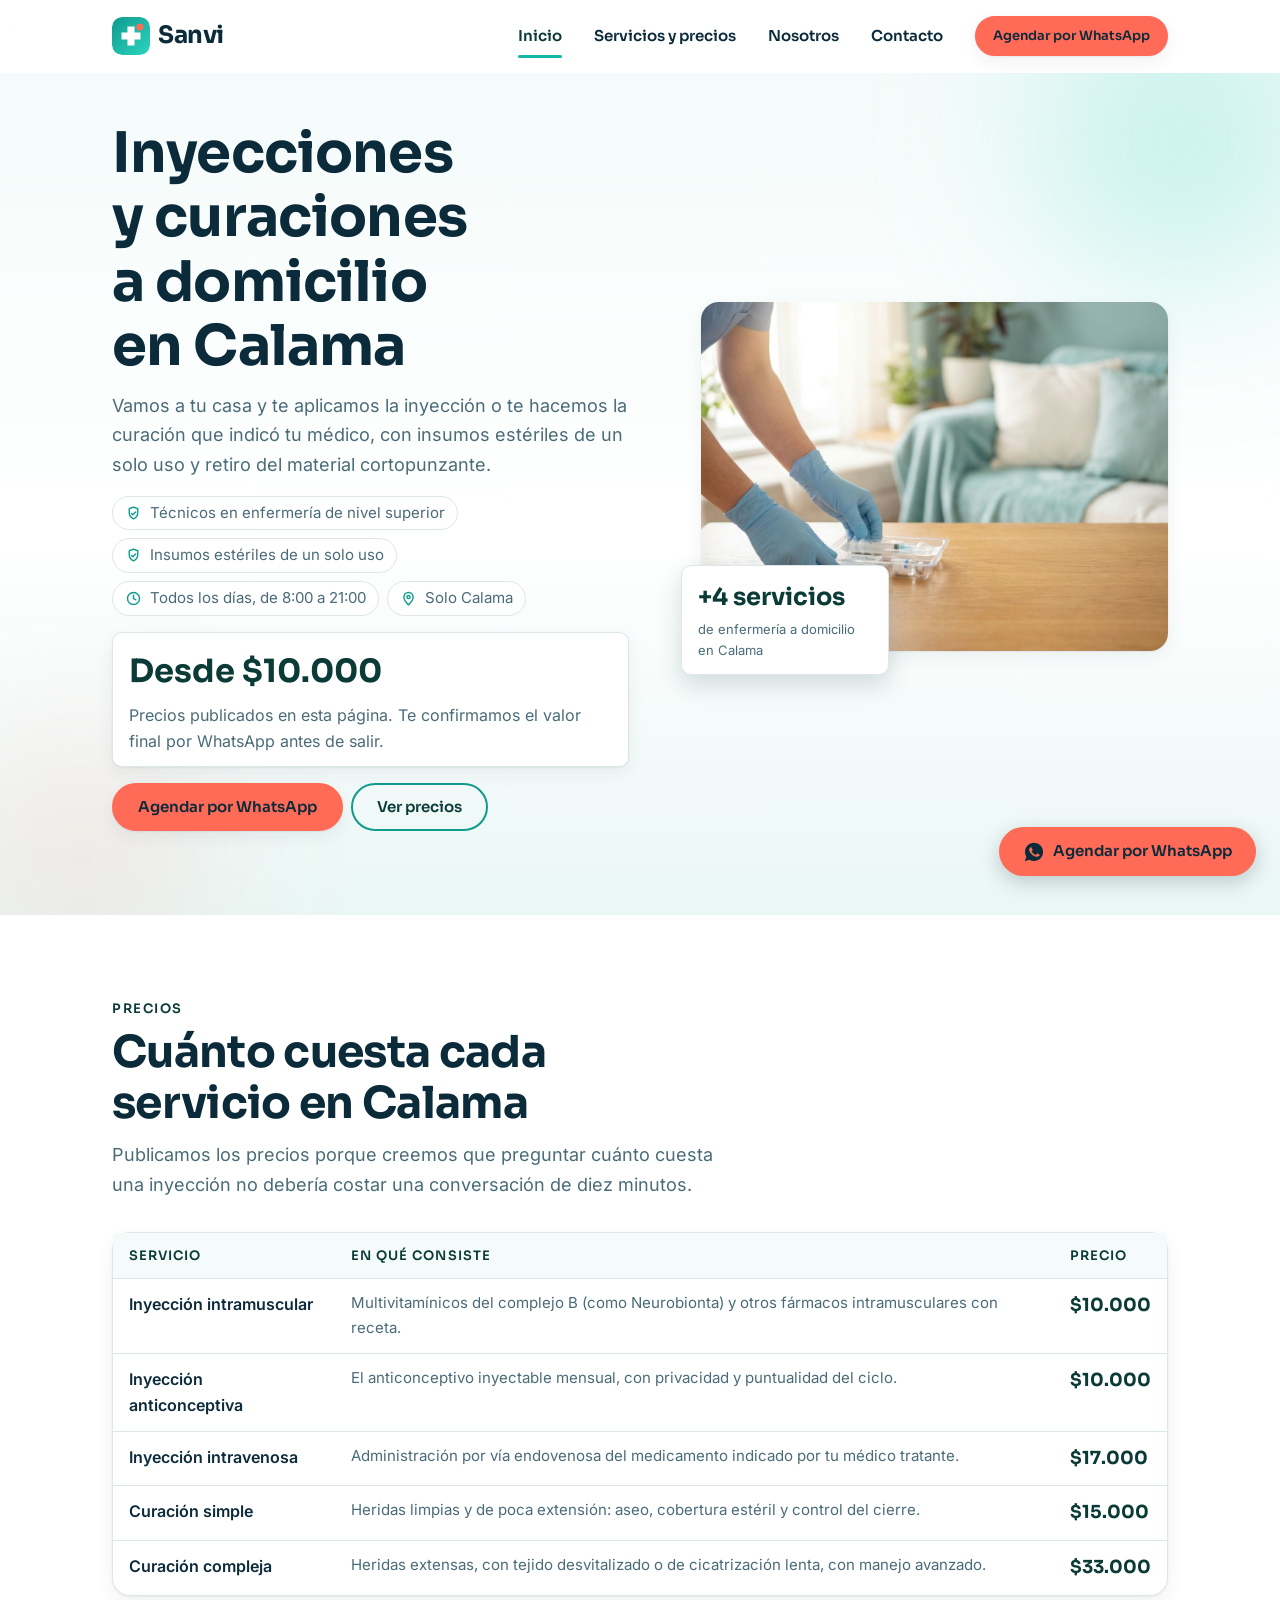
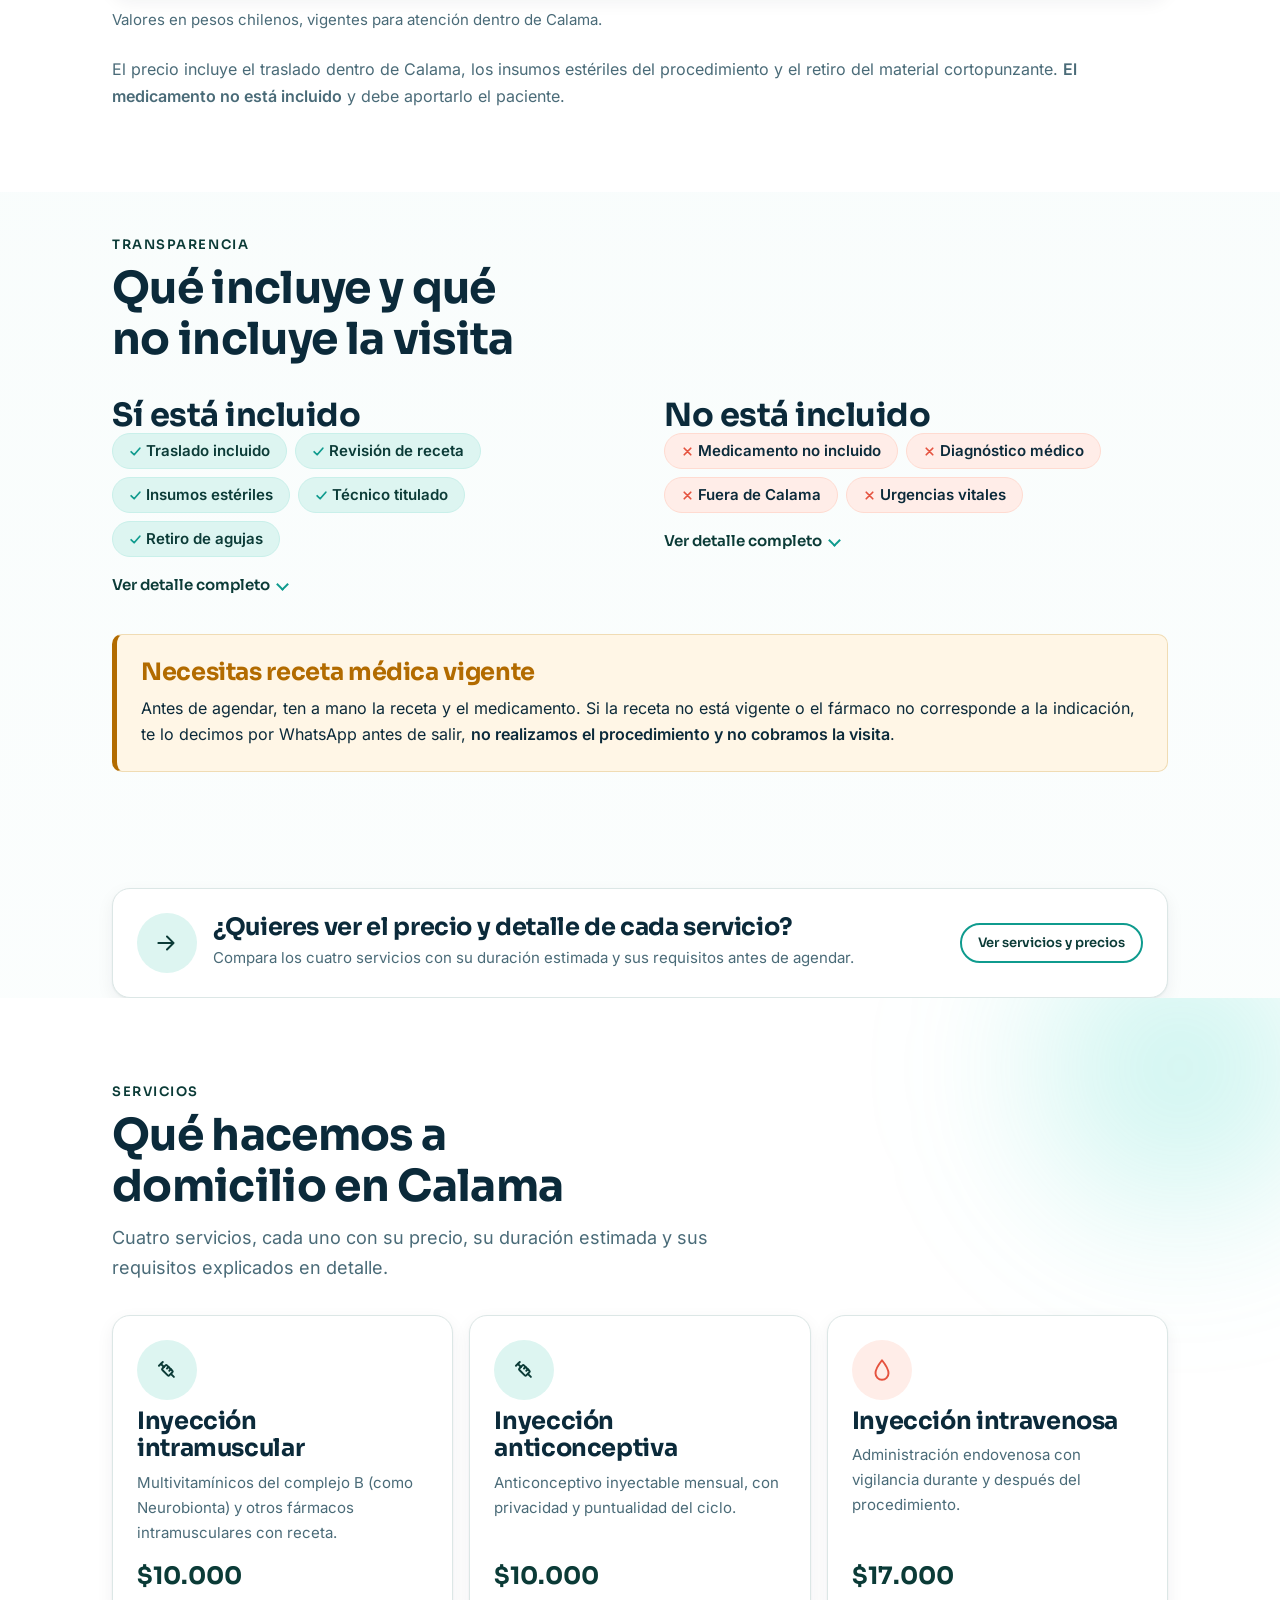
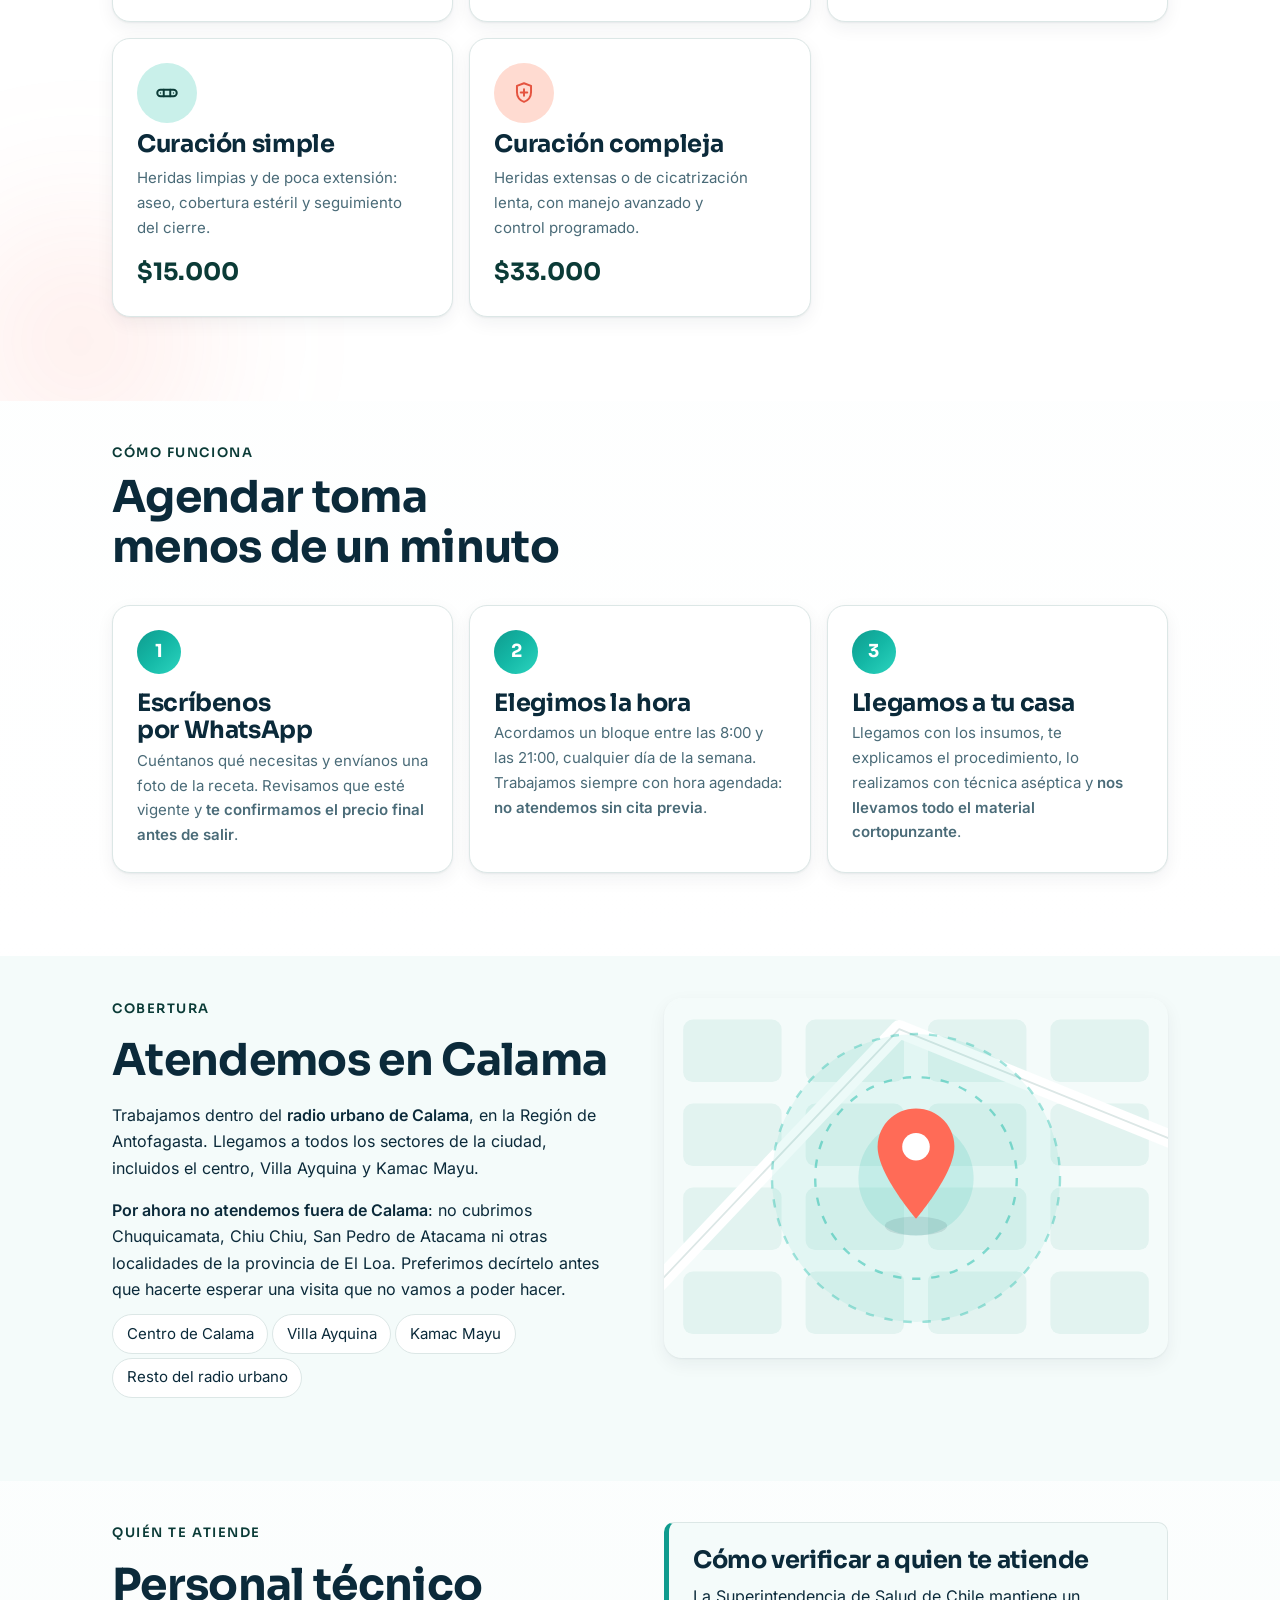
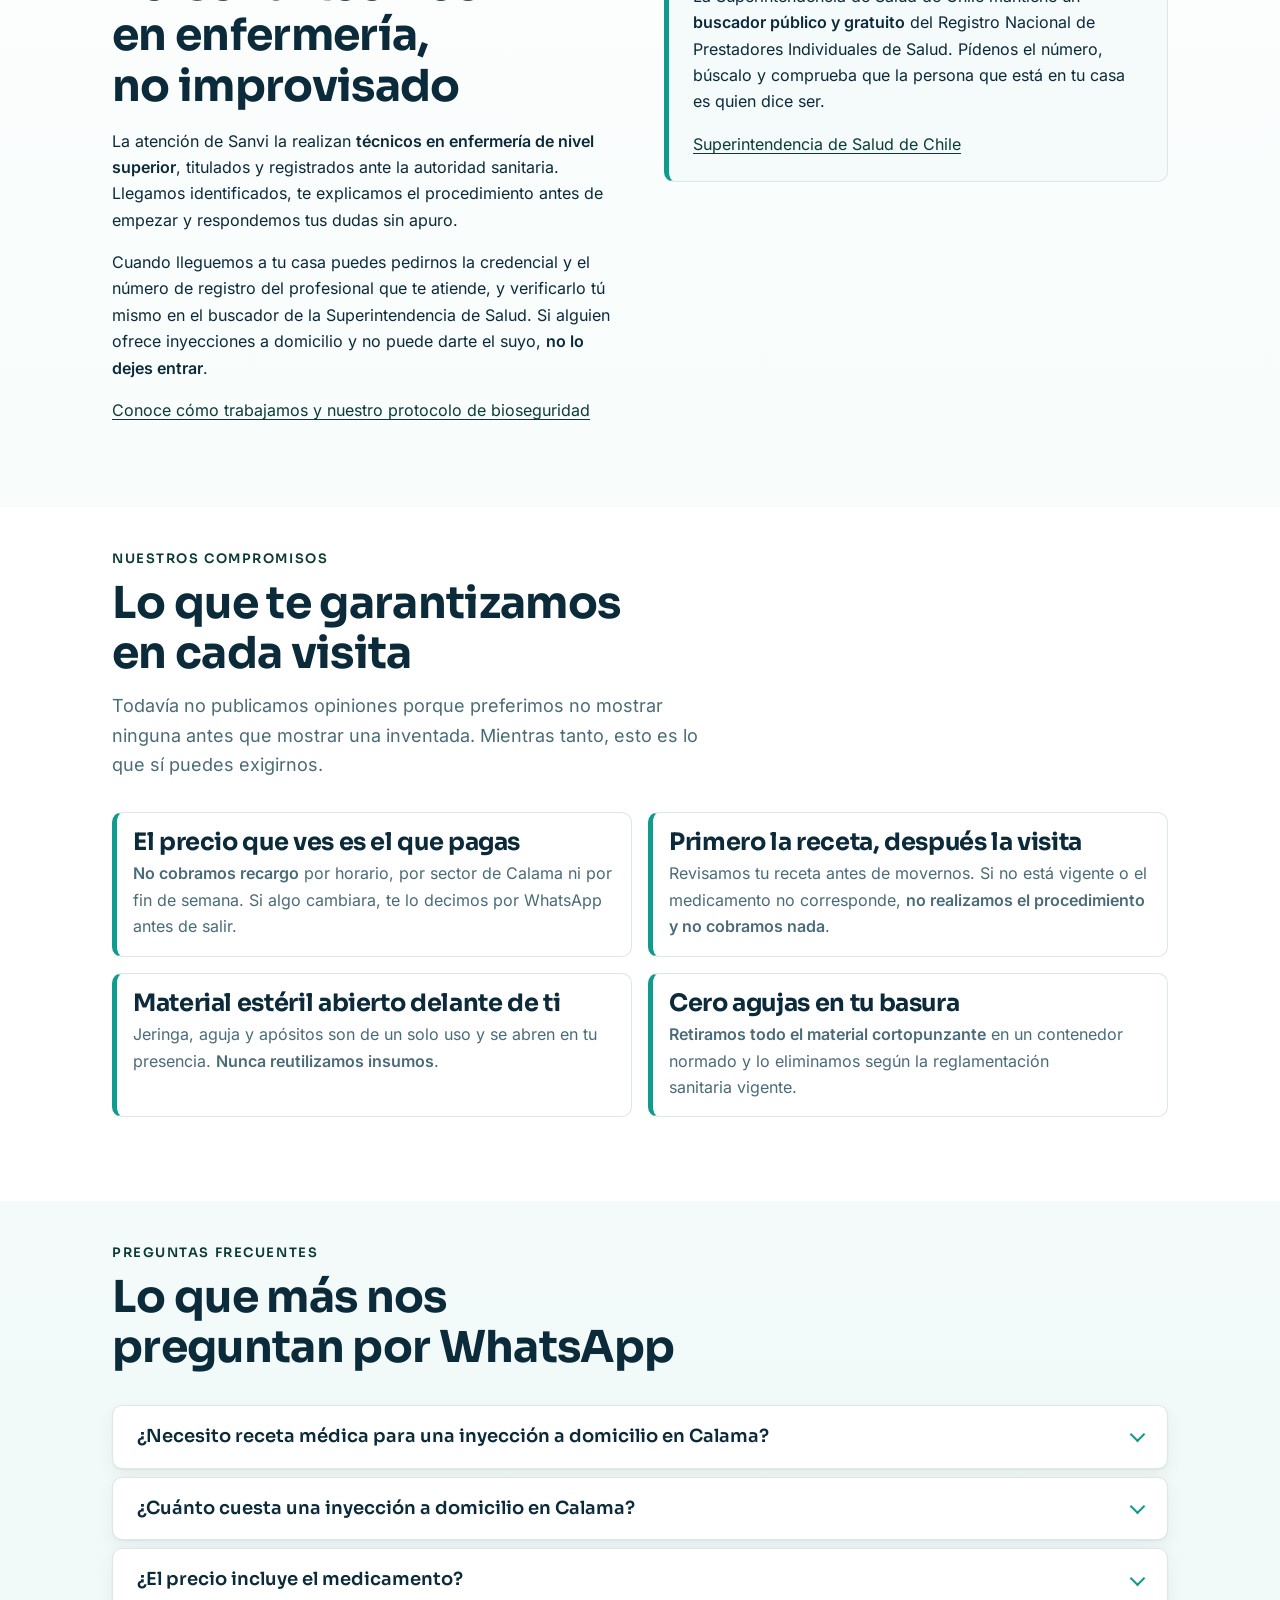
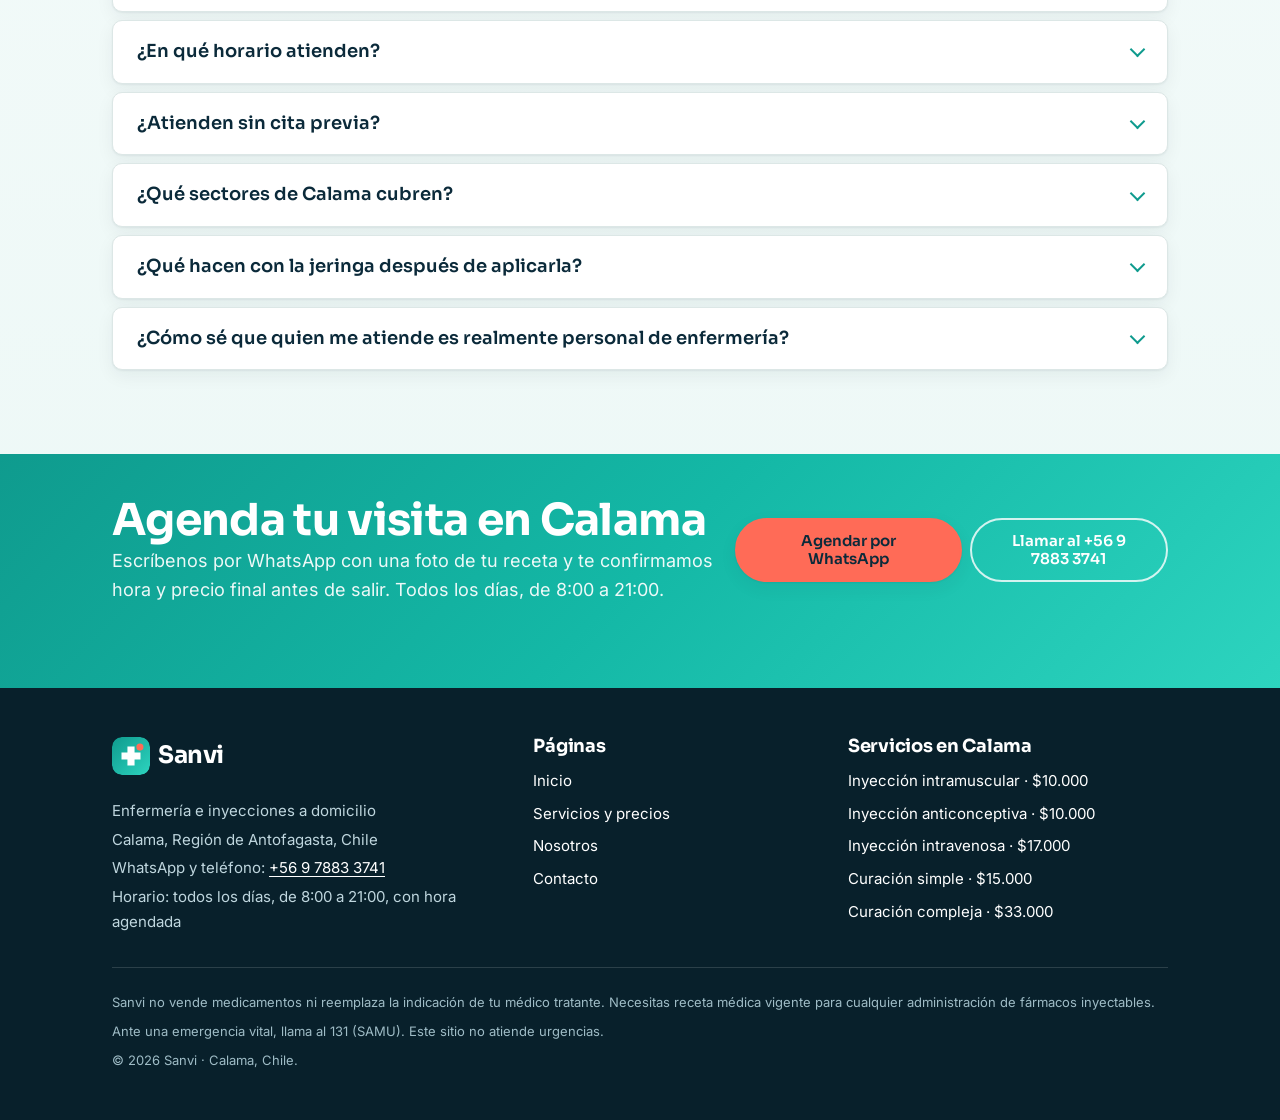
==== commit 40cb4565: "feat: separar los 5 servicios de Sanvi en paginas propias Cada servicio (intramuscular, anticoncepti" ====
--- a/sitio-sanvi/index.html
+++ b/sitio-sanvi/index.html
@@ -84,6 +84,7 @@
       "availableLanguage": [{"@type": "Language", "name": "Spanish", "alternateName": "es"}],
       "knowsAbout": [
         "Inyección intramuscular a domicilio",
+        "Inyección anticonceptiva a domicilio",
         "Inyección intravenosa a domicilio",
         "Curación de heridas simples",
         "Curación de heridas complejas",
@@ -107,55 +108,67 @@
       "@id": "https://sanvi.cl/#catalogo",
       "name": "Servicios de enfermería a domicilio en Calama",
       "itemListElement": [
-        {"@type": "Offer", "position": 1, "priceCurrency": "CLP", "price": "10000", "availability": "https://schema.org/InStock", "url": "https://sanvi.cl/servicios.html#inyeccion-intramuscular", "itemOffered": {"@id": "https://sanvi.cl/servicios.html#inyeccion-intramuscular-service"}},
-        {"@type": "Offer", "position": 2, "priceCurrency": "CLP", "price": "17000", "availability": "https://schema.org/InStock", "url": "https://sanvi.cl/servicios.html#inyeccion-intravenosa", "itemOffered": {"@id": "https://sanvi.cl/servicios.html#inyeccion-intravenosa-service"}},
-        {"@type": "Offer", "position": 3, "priceCurrency": "CLP", "price": "15000", "availability": "https://schema.org/InStock", "url": "https://sanvi.cl/servicios.html#curacion-simple", "itemOffered": {"@id": "https://sanvi.cl/servicios.html#curacion-simple-service"}},
-        {"@type": "Offer", "position": 4, "priceCurrency": "CLP", "price": "33000", "availability": "https://schema.org/InStock", "url": "https://sanvi.cl/servicios.html#curacion-compleja", "itemOffered": {"@id": "https://sanvi.cl/servicios.html#curacion-compleja-service"}}
+        {"@type": "Offer", "position": 1, "priceCurrency": "CLP", "price": "10000", "availability": "https://schema.org/InStock", "url": "https://sanvi.cl/inyeccion-intramuscular.html", "itemOffered": {"@id": "https://sanvi.cl/inyeccion-intramuscular.html#service"}},
+        {"@type": "Offer", "position": 2, "priceCurrency": "CLP", "price": "10000", "availability": "https://schema.org/InStock", "url": "https://sanvi.cl/inyeccion-anticonceptiva.html", "itemOffered": {"@id": "https://sanvi.cl/inyeccion-anticonceptiva.html#service"}},
+        {"@type": "Offer", "position": 3, "priceCurrency": "CLP", "price": "17000", "availability": "https://schema.org/InStock", "url": "https://sanvi.cl/inyeccion-intravenosa.html", "itemOffered": {"@id": "https://sanvi.cl/inyeccion-intravenosa.html#service"}},
+        {"@type": "Offer", "position": 4, "priceCurrency": "CLP", "price": "15000", "availability": "https://schema.org/InStock", "url": "https://sanvi.cl/curacion-simple.html", "itemOffered": {"@id": "https://sanvi.cl/curacion-simple.html#service"}},
+        {"@type": "Offer", "position": 5, "priceCurrency": "CLP", "price": "33000", "availability": "https://schema.org/InStock", "url": "https://sanvi.cl/curacion-compleja.html", "itemOffered": {"@id": "https://sanvi.cl/curacion-compleja.html#service"}}
       ]
     },
     {
       "@type": "Service",
-      "@id": "https://sanvi.cl/servicios.html#inyeccion-intramuscular-service",
+      "@id": "https://sanvi.cl/inyeccion-intramuscular.html#service",
       "name": "Inyección intramuscular a domicilio en Calama",
       "serviceType": "Administración de inyección intramuscular",
-      "description": "Aplicación a domicilio de medicamentos por vía intramuscular en Calama, incluidos multivitamínicos del complejo B y el anticonceptivo inyectable mensual. Requiere receta médica vigente. No incluye la venta del medicamento.",
-      "url": "https://sanvi.cl/servicios.html#inyeccion-intramuscular",
+      "description": "Aplicación a domicilio de medicamentos por vía intramuscular en Calama, incluidos multivitamínicos del complejo B (como Neurobionta) y otros fármacos intramusculares con receta. No incluye el anticonceptivo inyectable mensual, que tiene su propia página. Requiere receta médica vigente. No incluye la venta del medicamento.",
+      "url": "https://sanvi.cl/inyeccion-intramuscular.html",
       "provider": {"@id": "https://sanvi.cl/#business"},
       "areaServed": {"@type": "City", "name": "Calama", "sameAs": "https://www.wikidata.org/wiki/Q233264"},
-      "offers": {"@type": "Offer", "priceCurrency": "CLP", "price": "10000", "availability": "https://schema.org/InStock", "url": "https://sanvi.cl/servicios.html#inyeccion-intramuscular", "eligibleRegion": {"@type": "City", "name": "Calama"}}
+      "offers": {"@type": "Offer", "priceCurrency": "CLP", "price": "10000", "availability": "https://schema.org/InStock", "url": "https://sanvi.cl/inyeccion-intramuscular.html", "eligibleRegion": {"@type": "City", "name": "Calama"}}
     },
     {
       "@type": "Service",
-      "@id": "https://sanvi.cl/servicios.html#inyeccion-intravenosa-service",
+      "@id": "https://sanvi.cl/inyeccion-anticonceptiva.html#service",
+      "name": "Inyección anticonceptiva a domicilio en Calama",
+      "serviceType": "Administración de anticonceptivo inyectable mensual",
+      "description": "Aplicación a domicilio del anticonceptivo inyectable mensual en Calama, con privacidad y puntualidad del ciclo. Requiere receta médica vigente. No incluye la venta del medicamento.",
+      "url": "https://sanvi.cl/inyeccion-anticonceptiva.html",
+      "provider": {"@id": "https://sanvi.cl/#business"},
+      "areaServed": {"@type": "City", "name": "Calama", "sameAs": "https://www.wikidata.org/wiki/Q233264"},
+      "offers": {"@type": "Offer", "priceCurrency": "CLP", "price": "10000", "availability": "https://schema.org/InStock", "url": "https://sanvi.cl/inyeccion-anticonceptiva.html", "eligibleRegion": {"@type": "City", "name": "Calama"}}
+    },
+    {
+      "@type": "Service",
+      "@id": "https://sanvi.cl/inyeccion-intravenosa.html#service",
       "name": "Inyección intravenosa a domicilio en Calama",
       "serviceType": "Administración de medicamento por vía intravenosa",
       "description": "Administración a domicilio de medicamentos por vía endovenosa en Calama, con vigilancia durante y después del procedimiento. Requiere receta médica vigente que especifique la vía intravenosa. No incluye la venta del medicamento.",
-      "url": "https://sanvi.cl/servicios.html#inyeccion-intravenosa",
+      "url": "https://sanvi.cl/inyeccion-intravenosa.html",
       "provider": {"@id": "https://sanvi.cl/#business"},
       "areaServed": {"@type": "City", "name": "Calama", "sameAs": "https://www.wikidata.org/wiki/Q233264"},
-      "offers": {"@type": "Offer", "priceCurrency": "CLP", "price": "17000", "availability": "https://schema.org/InStock", "url": "https://sanvi.cl/servicios.html#inyeccion-intravenosa", "eligibleRegion": {"@type": "City", "name": "Calama"}}
+      "offers": {"@type": "Offer", "priceCurrency": "CLP", "price": "17000", "availability": "https://schema.org/InStock", "url": "https://sanvi.cl/inyeccion-intravenosa.html", "eligibleRegion": {"@type": "City", "name": "Calama"}}
     },
     {
       "@type": "Service",
-      "@id": "https://sanvi.cl/servicios.html#curacion-simple-service",
+      "@id": "https://sanvi.cl/curacion-simple.html#service",
       "name": "Curación simple de heridas a domicilio en Calama",
       "serviceType": "Curación de herida simple",
       "description": "Curación a domicilio de heridas limpias y de poca extensión en Calama: valoración, aseo con suero fisiológico, cobertura estéril, indicaciones de cuidado y retiro del material contaminado.",
-      "url": "https://sanvi.cl/servicios.html#curacion-simple",
+      "url": "https://sanvi.cl/curacion-simple.html",
       "provider": {"@id": "https://sanvi.cl/#business"},
       "areaServed": {"@type": "City", "name": "Calama", "sameAs": "https://www.wikidata.org/wiki/Q233264"},
-      "offers": {"@type": "Offer", "priceCurrency": "CLP", "price": "15000", "availability": "https://schema.org/InStock", "url": "https://sanvi.cl/servicios.html#curacion-simple", "eligibleRegion": {"@type": "City", "name": "Calama"}}
+      "offers": {"@type": "Offer", "priceCurrency": "CLP", "price": "15000", "availability": "https://schema.org/InStock", "url": "https://sanvi.cl/curacion-simple.html", "eligibleRegion": {"@type": "City", "name": "Calama"}}
     },
     {
       "@type": "Service",
-      "@id": "https://sanvi.cl/servicios.html#curacion-compleja-service",
+      "@id": "https://sanvi.cl/curacion-compleja.html#service",
       "name": "Curación compleja de heridas a domicilio en Calama",
       "serviceType": "Curación avanzada de herida compleja",
       "description": "Curación a domicilio en Calama de heridas extensas, profundas o de cicatrización lenta, como úlceras por presión y pie diabético: valoración, aseo, manejo del tejido no viable cuando está indicado, cobertura avanzada y registro de la evolución. Requiere indicación médica.",
-      "url": "https://sanvi.cl/servicios.html#curacion-compleja",
+      "url": "https://sanvi.cl/curacion-compleja.html",
       "provider": {"@id": "https://sanvi.cl/#business"},
       "areaServed": {"@type": "City", "name": "Calama", "sameAs": "https://www.wikidata.org/wiki/Q233264"},
-      "offers": {"@type": "Offer", "priceCurrency": "CLP", "price": "33000", "availability": "https://schema.org/InStock", "url": "https://sanvi.cl/servicios.html#curacion-compleja", "eligibleRegion": {"@type": "City", "name": "Calama"}}
+      "offers": {"@type": "Offer", "priceCurrency": "CLP", "price": "33000", "availability": "https://schema.org/InStock", "url": "https://sanvi.cl/curacion-compleja.html", "eligibleRegion": {"@type": "City", "name": "Calama"}}
     },
     {
       "@type": "WebSite",
@@ -176,7 +189,7 @@
       "about": {"@id": "https://sanvi.cl/#business"},
       "primaryImageOfPage": {"@id": "https://sanvi.cl/#logo"},
       "datePublished": "2026-09-05",
-      "dateModified": "2026-09-05",
+      "dateModified": "2026-10-07",
       "breadcrumb": {"@id": "https://sanvi.cl/#breadcrumb"}
     },
     {
@@ -262,22 +275,27 @@
         </thead>
         <tbody>
           <tr>
-            <td class="price-table__name"><a href="servicios.html#inyeccion-intramuscular">Inyección intramuscular</a></td>
-            <td class="price-table__desc" data-label="En qué consiste">Incluye multivitamínicos del complejo B (como Neurobionta) y el anticonceptivo inyectable mensual.</td>
+            <td class="price-table__name"><a href="inyeccion-intramuscular.html">Inyección intramuscular</a></td>
+            <td class="price-table__desc" data-label="En qué consiste">Multivitamínicos del complejo B (como Neurobionta) y otros fármacos intramusculares con receta.</td>
             <td class="price-table__price" data-label="Precio">$10.000</td>
           </tr>
           <tr>
-            <td class="price-table__name"><a href="servicios.html#inyeccion-intravenosa">Inyección intravenosa</a></td>
+            <td class="price-table__name"><a href="inyeccion-anticonceptiva.html">Inyección anticonceptiva</a></td>
+            <td class="price-table__desc" data-label="En qué consiste">El anticonceptivo inyectable mensual, con privacidad y puntualidad del ciclo.</td>
+            <td class="price-table__price" data-label="Precio">$10.000</td>
+          </tr>
+          <tr>
+            <td class="price-table__name"><a href="inyeccion-intravenosa.html">Inyección intravenosa</a></td>
             <td class="price-table__desc" data-label="En qué consiste">Administración por vía endovenosa del medicamento indicado por tu médico tratante.</td>
             <td class="price-table__price" data-label="Precio">$17.000</td>
           </tr>
           <tr>
-            <td class="price-table__name"><a href="servicios.html#curacion-simple">Curación simple</a></td>
+            <td class="price-table__name"><a href="curacion-simple.html">Curación simple</a></td>
             <td class="price-table__desc" data-label="En qué consiste">Heridas limpias y de poca extensión: aseo, cobertura estéril y control del cierre.</td>
             <td class="price-table__price" data-label="Precio">$15.000</td>
           </tr>
           <tr>
-            <td class="price-table__name"><a href="servicios.html#curacion-compleja">Curación compleja</a></td>
+            <td class="price-table__name"><a href="curacion-compleja.html">Curación compleja</a></td>
             <td class="price-table__desc" data-label="En qué consiste">Heridas extensas, con tejido desvitalizado o de cicatrización lenta, con manejo avanzado.</td>
             <td class="price-table__price" data-label="Precio">$33.000</td>
           </tr>
@@ -358,28 +376,34 @@
         <h2>Qué hacemos a domicilio en Calama</h2>
         <p class="lede">Cuatro servicios, cada uno con su precio, su duración estimada y sus requisitos explicados en detalle.</p>
       </div>
-      <div class="cards-grid cards-grid--4">
+      <div class="cards-grid cards-grid--5">
         <article class="card">
           <span class="card__icon card__icon--im" aria-hidden="true"><svg viewBox="0 0 24 24" width="24" height="24" fill="none" stroke="currentColor" stroke-width="1.8" stroke-linecap="round" stroke-linejoin="round" focusable="false"><g transform="rotate(45 12 12)"><rect x="8" y="9" width="9" height="6" rx="1"/><line x1="17" y1="12" x2="21" y2="12"/><line x1="8" y1="12" x2="4" y2="12"/><line x1="4" y1="9.5" x2="4" y2="14.5"/><line x1="11" y1="9" x2="11" y2="11"/><line x1="14" y1="9" x2="14" y2="11"/></g></svg></span>
-          <h3 class="card__title"><a href="servicios.html#inyeccion-intramuscular">Inyección intramuscular</a></h3>
-          <p>Multivitamínicos del complejo B, anticonceptivo inyectable mensual y cualquier fármaco intramuscular con receta.</p>
+          <h3 class="card__title"><a href="inyeccion-intramuscular.html">Inyección intramuscular</a></h3>
+          <p>Multivitamínicos del complejo B (como Neurobionta) y otros fármacos intramusculares con receta.</p>
+          <p class="card__price">$10.000</p>
+        </article>
+        <article class="card">
+          <span class="card__icon card__icon--im" aria-hidden="true"><svg viewBox="0 0 24 24" width="24" height="24" fill="none" stroke="currentColor" stroke-width="1.8" stroke-linecap="round" stroke-linejoin="round" focusable="false"><g transform="rotate(45 12 12)"><rect x="8" y="9" width="9" height="6" rx="1"/><line x1="17" y1="12" x2="21" y2="12"/><line x1="8" y1="12" x2="4" y2="12"/><line x1="4" y1="9.5" x2="4" y2="14.5"/><line x1="11" y1="9" x2="11" y2="11"/><line x1="14" y1="9" x2="14" y2="11"/></g></svg></span>
+          <h3 class="card__title"><a href="inyeccion-anticonceptiva.html">Inyección anticonceptiva</a></h3>
+          <p>Anticonceptivo inyectable mensual, con privacidad y puntualidad del ciclo.</p>
           <p class="card__price">$10.000</p>
         </article>
         <article class="card">
           <span class="card__icon card__icon--iv" aria-hidden="true"><svg viewBox="0 0 24 24" width="24" height="24" fill="none" stroke="currentColor" stroke-width="1.8" stroke-linecap="round" stroke-linejoin="round" focusable="false"><path d="M12 3c0 0-6 7.5-6 12a6 6 0 0 0 12 0c0-4.5-6-12-6-12Z"/></svg></span>
-          <h3 class="card__title"><a href="servicios.html#inyeccion-intravenosa">Inyección intravenosa</a></h3>
+          <h3 class="card__title"><a href="inyeccion-intravenosa.html">Inyección intravenosa</a></h3>
           <p>Administración endovenosa con vigilancia durante y después del procedimiento.</p>
           <p class="card__price">$17.000</p>
         </article>
         <article class="card">
           <span class="card__icon card__icon--cs" aria-hidden="true"><svg viewBox="0 0 24 24" width="24" height="24" fill="none" stroke="currentColor" stroke-width="1.8" stroke-linecap="round" stroke-linejoin="round" focusable="false"><rect x="3" y="9" width="18" height="6" rx="3"/><line x1="9" y1="9" x2="9" y2="15"/><line x1="15" y1="9" x2="15" y2="15"/><circle cx="6" cy="12" r="0.6" fill="currentColor" stroke="none"/><circle cx="18" cy="12" r="0.6" fill="currentColor" stroke="none"/></svg></span>
-          <h3 class="card__title"><a href="servicios.html#curacion-simple">Curación simple</a></h3>
+          <h3 class="card__title"><a href="curacion-simple.html">Curación simple</a></h3>
           <p>Heridas limpias y de poca extensión: aseo, cobertura estéril y seguimiento del cierre.</p>
           <p class="card__price">$15.000</p>
         </article>
         <article class="card">
           <span class="card__icon card__icon--cc" aria-hidden="true"><svg viewBox="0 0 24 24" width="24" height="24" fill="none" stroke="currentColor" stroke-width="1.8" stroke-linecap="round" stroke-linejoin="round" focusable="false"><path d="M12 3 L18.5 5.5 V11 C18.5 15.5 15.5 18.8 12 20.2 C8.5 18.8 5.5 15.5 5.5 11 V5.5 Z"/><line x1="12" y1="8.5" x2="12" y2="14.5"/><line x1="9" y1="11.5" x2="15" y2="11.5"/></svg></span>
-          <h3 class="card__title"><a href="servicios.html#curacion-compleja">Curación compleja</a></h3>
+          <h3 class="card__title"><a href="curacion-compleja.html">Curación compleja</a></h3>
           <p>Heridas extensas o de cicatrización lenta, con manejo avanzado y control programado.</p>
           <p class="card__price">$33.000</p>
         </article>
@@ -575,10 +599,11 @@
       <div class="footer__col">
         <h2>Servicios en Calama</h2>
         <ul>
-          <li><a href="servicios.html#inyeccion-intramuscular">Inyección intramuscular · $10.000</a></li>
-          <li><a href="servicios.html#inyeccion-intravenosa">Inyección intravenosa · $17.000</a></li>
-          <li><a href="servicios.html#curacion-simple">Curación simple · $15.000</a></li>
-          <li><a href="servicios.html#curacion-compleja">Curación compleja · $33.000</a></li>
+          <li><a href="inyeccion-intramuscular.html">Inyección intramuscular · $10.000</a></li>
+          <li><a href="inyeccion-anticonceptiva.html">Inyección anticonceptiva · $10.000</a></li>
+          <li><a href="inyeccion-intravenosa.html">Inyección intravenosa · $17.000</a></li>
+          <li><a href="curacion-simple.html">Curación simple · $15.000</a></li>
+          <li><a href="curacion-compleja.html">Curación compleja · $33.000</a></li>
         </ul>
       </div>
     </div>
--- a/sitio-sanvi/assets/css/pages.css
+++ b/sitio-sanvi/assets/css/pages.css
@@ -101,6 +101,7 @@
 .cards-grid { display: grid; gap: var(--sp-5); }
 @media (min-width: 640px) { .cards-grid { grid-template-columns: repeat(2, 1fr); } }
 @media (min-width: 1200px) { .cards-grid--4 { grid-template-columns: repeat(4, 1fr); } }
+@media (min-width: 900px) { .cards-grid--5 { grid-template-columns: repeat(3, 1fr); } }
 
 /* ---------- Bloque partido ---------- */
 .split { display: grid; gap: var(--sp-7); align-items: start; }
